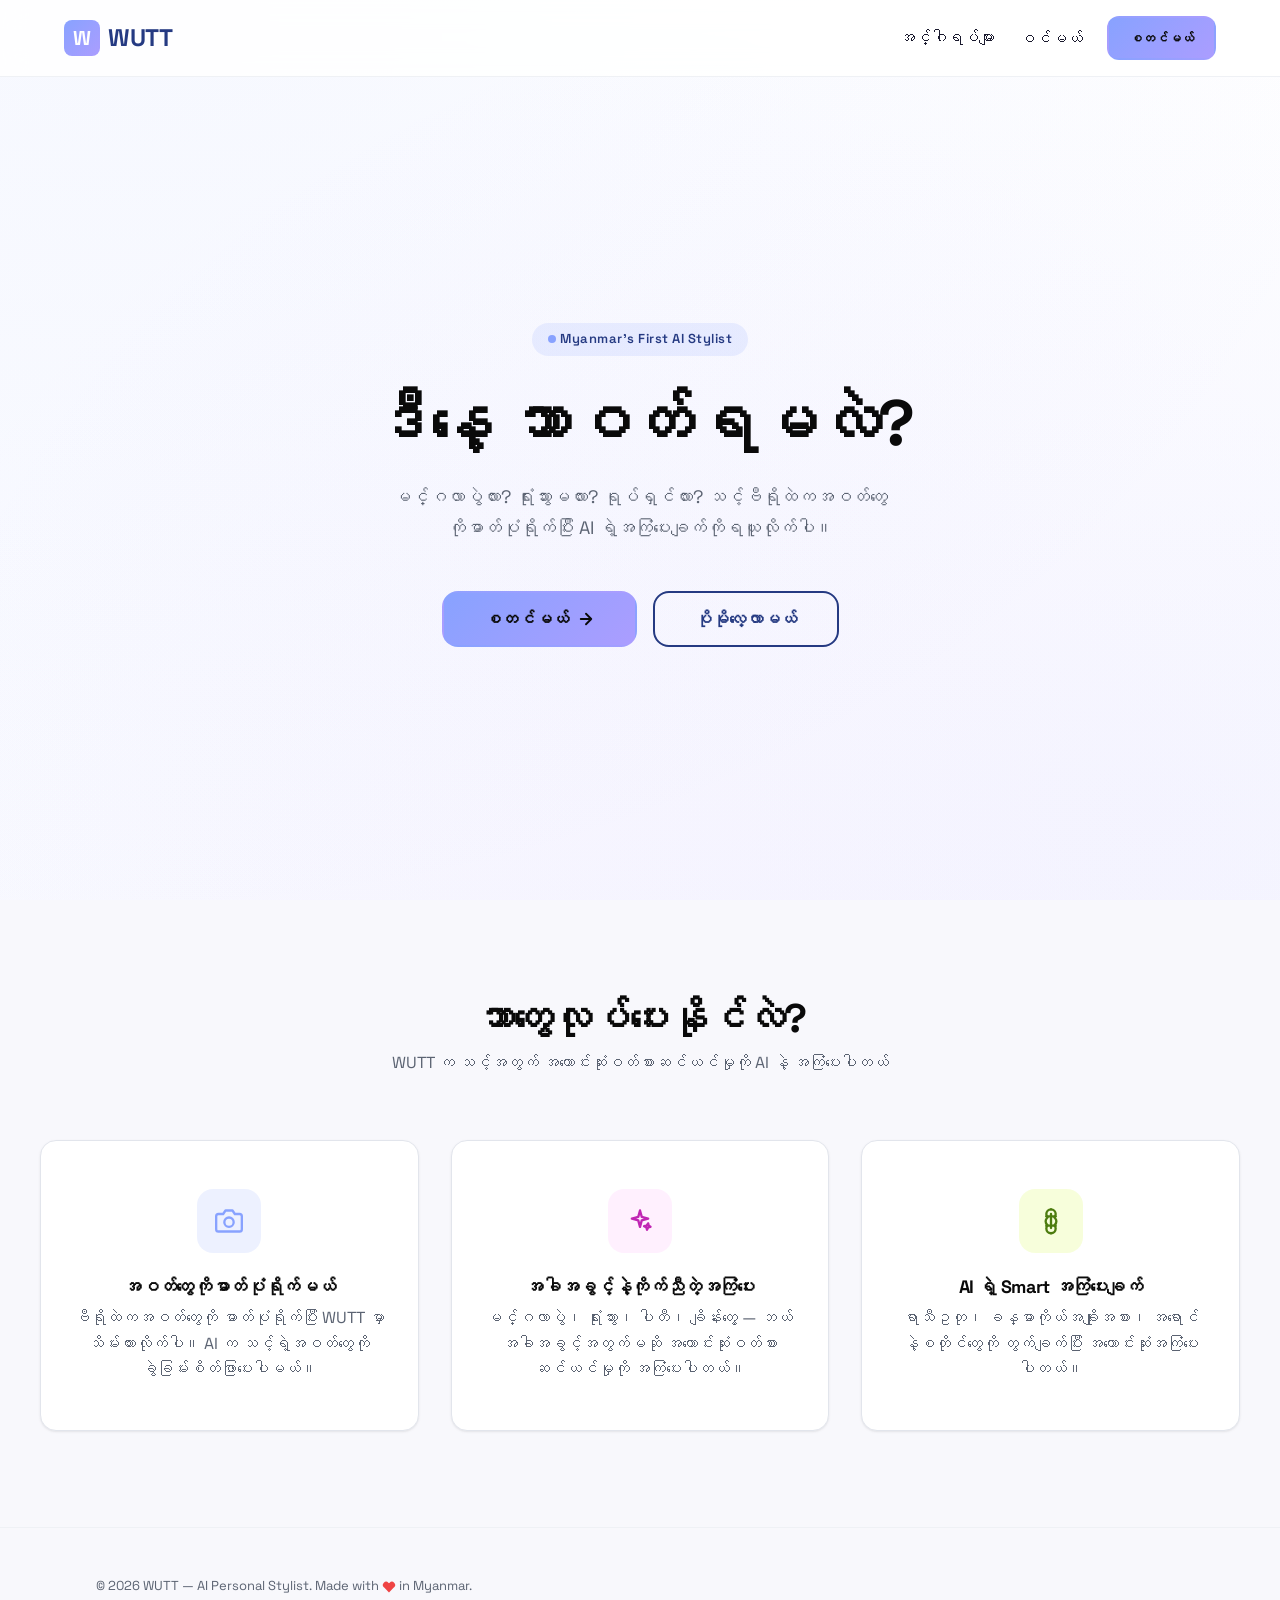
==== frontend/dashboard.html @ 3f108cbb "feat: finalize frontend UX — loading, error, empty states + redirect guard - redirect-guard: add _re" ====
<!DOCTYPE html>
<html lang="my">
<head>
  <meta charset="UTF-8">
  <meta name="viewport" content="width=device-width, initial-scale=1.0">
  <meta name="description" content="WUTT Dashboard — Manage your wardrobe and get AI outfit recommendations">
  <meta name="theme-color" content="#253A82">
  <title>WUTT Dashboard — AI Personal Stylist</title>
  <link rel="stylesheet" href="style.css">
  <link rel="preconnect" href="https://fonts.googleapis.com">
  <link rel="preconnect" href="https://fonts.gstatic.com" crossorigin>
  <link href="https://fonts.googleapis.com/css2?family=Space+Grotesk:wght@300;400;500;600;700&display=swap" rel="stylesheet">
  <style>
    /* Dashboard-specific styles */
    .dashboard { padding-top: 80px; min-height: 100dvh; background: var(--wutt-bg-subtle); }
    .dashboard__grid {
      display: grid;
      grid-template-columns: 1fr 1fr;
      gap: var(--space-xl);
      max-width: 1200px;
      margin: 0 auto;
      padding: var(--space-lg);
    }
    .dashboard__section {
      background: var(--wutt-light);
      border: 1px solid var(--wutt-border);
      border-radius: var(--radius-lg);
      padding: var(--space-xl);
    }
    .section__title {
      font-size: 1.25rem;
      font-weight: 700;
      margin-bottom: var(--space-lg);
      color: var(--wutt-dark);
      display: flex;
      align-items: center;
      gap: var(--space-sm);
    }
    .wardrobe__grid {
      display: grid;
      grid-template-columns: repeat(auto-fill, minmax(140px, 1fr));
      gap: var(--space-md);
      margin-top: var(--space-md);
    }
    .wardrobe__item {
      position: relative;
      border-radius: var(--radius-md);
      overflow: hidden;
      border: 1px solid var(--wutt-border);
      aspect-ratio: 3/4;
      cursor: pointer;
    }
    .wardrobe__item img {
      width: 100%;
      height: 100%;
      object-fit: cover;
    }
    .wardrobe__item-delete {
      position: absolute;
      top: 4px;
      right: 4px;
      min-width: 32px;
      min-height: 32px;
      border-radius: var(--radius-full);
      background: rgba(239, 68, 68, 0.85);
      color: white;
      border: none;
      cursor: pointer;
      display: flex;
      align-items: center;
      justify-content: center;
      font-size: 16px;
      opacity: 0;
      transition: opacity var(--transition-fast);
    }
    .wardrobe__item:hover .wardrobe__item-delete { opacity: 1; }
    .wardrobe__item-meta {
      position: absolute;
      bottom: 0;
      left: 0;
      right: 0;
      background: rgba(10,10,10,0.7);
      color: white;
      padding: 0.25rem 0.5rem;
      font-size: var(--text-xs);
    }
    .ai-response {
      background: linear-gradient(135deg, rgba(227,252,135,0.15), rgba(136,162,255,0.1));
      border-left: 4px solid var(--wutt-energy);
      border-radius: var(--radius-md);
      padding: var(--space-lg);
      margin-top: var(--space-md);
      line-height: 1.7;
      animation: slideUp 0.4s ease-out;
    }
    /* Structured outfit blocks */
    .recommend__header {
      margin-bottom: var(--space-md);
      padding-bottom: var(--space-md);
      border-bottom: 1px solid var(--wutt-border-light);
    }
    .recommend__occasion {
      font-weight: 700;
      font-size: 1.1rem;
      color: var(--wutt-deep);
    }
    .recommend__weather {
      font-size: var(--text-sm);
      color: var(--wutt-text-light);
      margin-top: 4px;
    }
    .recommend__outfit {
      margin-bottom: var(--space-md);
    }
    .recommend__label {
      font-weight: 600;
      font-size: var(--text-sm);
      color: var(--wutt-deep);
      margin-bottom: var(--space-sm);
    }
    .outfit-list {
      list-style: none;
      padding: 0;
      margin: 0;
    }
    .outfit-list__item {
      display: flex;
      align-items: center;
      gap: var(--space-sm);
      padding: var(--space-sm) var(--space-md);
      background: rgba(136,162,255,0.08);
      border-radius: var(--radius-sm);
      margin-bottom: 4px;
      font-size: var(--text-sm);
      font-weight: 500;
    }
    .outfit-list__num {
      width: 20px;
      height: 20px;
      display: flex;
      align-items: center;
      justify-content: center;
      background: var(--wutt-primary);
      color: var(--wutt-light);
      border-radius: 50%;
      font-size: 11px;
      font-weight: 700;
      flex-shrink: 0;
    }
    .recommend__explanation {
      font-size: var(--text-sm);
      color: var(--wutt-text);
      line-height: 1.7;
      margin-bottom: var(--space-md);
    }
    .recommend__tip {
      display: flex;
      align-items: flex-start;
      gap: var(--space-sm);
      padding: var(--space-sm) var(--space-md);
      background: rgba(227,252,135,0.2);
      border-radius: var(--radius-sm);
      font-size: var(--text-sm);
      font-weight: 500;
      color: #4D7C0F;
    }
    .recommend__tip-icon {
      flex-shrink: 0;
      font-size: 1rem;
    }
    .upload-preview {
      display: flex;
      gap: var(--space-sm);
      flex-wrap: wrap;
      margin-top: var(--space-sm);
    }
    .upload-preview__img {
      width: 80px;
      height: 80px;
      object-fit: cover;
      border-radius: var(--radius-sm);
      border: 1px solid var(--wutt-border);
    }
    .history__item {
      padding: var(--space-md);
      border: 1px solid var(--wutt-border);
      border-radius: var(--radius-md);
      margin-bottom: var(--space-sm);
    }
    .history__item-occasion { font-weight: 600; color: var(--wutt-deep); }
    .history__item-preview {
      font-size: var(--text-sm);
      color: var(--wutt-text-light);
      margin-top: var(--space-xs);
      display: -webkit-box;
      -webkit-line-clamp: 3;
      -webkit-box-orient: vertical;
      overflow: hidden;
    }
    .history__item-date { font-size: var(--text-xs); color: var(--wutt-text-muted); margin-top: var(--space-xs); }
    .empty-state {
      text-align: center;
      padding: var(--space-2xl);
      color: var(--wutt-text-light);
    }
    .empty-state__icon {
      font-size: 2.5rem;
      margin-bottom: var(--space-md);
      opacity: 0.4;
    }
    .empty-state__text {
      font-size: var(--text-sm);
      color: var(--wutt-text-light);
    }
    /* Thinking indicator */
    .thinking {
      display: flex;
      align-items: center;
      gap: var(--space-sm);
      padding: var(--space-lg);
      color: var(--wutt-text-light);
      font-size: var(--text-sm);
    }
    .thinking__dots { display: flex; gap: 4px; }
    .thinking__dot {
      width: 6px; height: 6px;
      background: var(--wutt-primary);
      border-radius: 50%;
      animation: thinkingBounce 1.2s ease-in-out infinite;
    }
    .thinking__dot:nth-child(2) { animation-delay: 0.2s; }
    .thinking__dot:nth-child(3) { animation-delay: 0.4s; }
    @keyframes thinkingBounce {
      0%, 80%, 100% { transform: scale(0.4); opacity: 0.3; }
      40% { transform: scale(1); opacity: 1; }
    }
    /* Retry button */
    .retry-btn {
      display: inline-flex;
      align-items: center;
      gap: var(--space-xs);
      margin-top: var(--space-sm);
      padding: var(--space-xs) var(--space-md);
      font-size: var(--text-xs);
      font-weight: 600;
      border: 1px solid var(--wutt-border);
      border-radius: var(--radius-sm);
      background: var(--wutt-light);
      color: var(--wutt-primary);
      cursor: pointer;
      transition: all var(--transition-fast);
    }
    .retry-btn:hover { background: rgba(136,162,255,0.08); border-color: var(--wutt-primary); }
    /* Expandable history */
    .history__item {
      cursor: pointer;
      transition: all var(--transition-fast);
    }
    .history__item:hover { border-color: var(--wutt-primary); }
    .history__item--expanded .history__item-preview {
      -webkit-line-clamp: unset;
      overflow: visible;
    }
    /* Wardrobe count badge */
    .wardrobe__count {
      display: inline-flex;
      align-items: center;
      justify-content: center;
      min-width: 22px;
      height: 22px;
      padding: 0 6px;
      font-size: 11px;
      font-weight: 700;
      color: var(--wutt-light);
      background: var(--wutt-primary);
      border-radius: var(--radius-full);
      margin-left: auto;
    }
    /* Upload progress */
    .upload-progress {
      width: 100%;
      height: 4px;
      background: var(--wutt-border-light);
      border-radius: 2px;
      margin-top: var(--space-sm);
      overflow: hidden;
    }
    .upload-progress__bar {
      height: 100%;
      background: var(--wutt-primary);
      border-radius: 2px;
      transition: width 0.3s ease;
      animation: progressPulse 1.5s ease-in-out infinite;
    }
    @keyframes progressPulse {
      0%, 100% { opacity: 1; }
      50% { opacity: 0.6; }
    }
    /* Lightbox overlay */
    .lightbox {
      position: fixed;
      inset: 0;
      z-index: var(--z-modal);
      background: rgba(10,10,10,0.9);
      display: flex;
      align-items: center;
      justify-content: center;
      cursor: pointer;
      animation: fadeIn 0.2s ease-out;
    }
    .lightbox img {
      max-width: 90vw;
      max-height: 90dvh;
      object-fit: contain;
      border-radius: var(--radius-md);
      box-shadow: 0 0 80px rgba(136,162,255,0.15);
    }
    .lightbox__meta {
      position: absolute;
      bottom: var(--space-lg);
      left: 50%;
      transform: translateX(-50%);
      color: white;
      font-size: var(--text-sm);
      font-weight: 500;
      background: rgba(0,0,0,0.5);
      padding: var(--space-sm) var(--space-lg);
      border-radius: var(--radius-full);
    }
    /* Image load error fallback */
    .wardrobe__item-error {
      display: flex;
      align-items: center;
      justify-content: center;
      width: 100%;
      height: 100%;
      background: var(--wutt-bg-subtle);
      color: var(--wutt-text-muted);
      font-size: 2rem;
    }
    @media (max-width: 768px) {
      .dashboard__grid { grid-template-columns: 1fr; padding: var(--space-md); }
    }
  </style>
</head>
<body>

  <a href="#dashboard-main" class="skip-link">Skip to main content</a>

  <!-- Navbar -->
  <nav class="navbar" role="navigation" aria-label="Dashboard navigation">
    <div class="navbar__inner">
      <a href="/" class="navbar__logo" aria-label="WUTT Home">
        <span class="navbar__logo-icon" aria-hidden="true">W</span>
        WUTT
      </a>
      <div class="navbar__nav" style="display:flex;align-items:center;gap:var(--space-md);">
        <span id="dashboardUserEmail" style="font-size:var(--text-sm);color:var(--wutt-text-light);"></span>
        <button type="button" class="btn btn--ghost btn--sm" id="logoutBtn">ထွက်မယ်</button>
      </div>
    </div>
  </nav>

  <main id="dashboard-main" class="dashboard">
    <div class="container" style="margin-bottom:var(--space-lg);">
      <div id="globalAlert" class="u-hidden" role="alert"></div>
    </div>

    <div class="dashboard__grid">
      <!-- Left column -->
      <div>
        <!-- Profile -->
        <div class="dashboard__section stagger">
          <h2 class="section__title">
            <svg width="22" height="22" viewBox="0 0 24 24" fill="none" stroke="var(--wutt-primary)" stroke-width="2" aria-hidden="true"><path d="M20 21v-2a4 4 0 0 0-4-4H8a4 4 0 0 0-4 4v2"/><circle cx="12" cy="7" r="4"/></svg>
            ကိုယ်ရေးအချက်အလက်
          </h2>
          <form id="profileForm" novalidate>
            <div class="input">
              <label class="input__label" for="profileHeight">အရပ် (cm)</label>
              <input class="input__field" type="number" id="profileHeight" name="height_cm" placeholder="ဥပမာ 170" min="50" max="250" step="0.1">
            </div>
            <div class="input" style="margin-top:var(--space-md);">
              <label class="input__label" for="profileSkinTone">အသားအရောင်</label>
              <select class="select" id="profileSkinTone" name="skin_tone">
                <option value="">-- ရွေးပါ --</option>
                <option value="fair">အသားဖြူ</option>
                <option value="light">အသားညိုနု</option>
                <option value="medium">အသားညို</option>
                <option value="tan">အသားညိုရင့်</option>
                <option value="dark">အသားမည်း</option>
              </select>
            </div>
            <div class="input" style="margin-top:var(--space-md);">
              <label class="input__label" for="profileStyle">ဝတ်စားဟန်</label>
              <select class="select" id="profileStyle" name="style_preference">
                <option value="">-- ရွေးပါ --</option>
                <option value="casual">ပေါ့ပေါ့ပါးပါး</option>
                <option value="formal">ဖောင်ဖေါင်မာမာ</option>
                <option value="traditional">ရိုးရာ</option>
                <option value="sporty">အားကစားဆန်</option>
                <option value="streetwear">လမ်းပေါ်ကစတိုင်</option>
              </select>
            </div>
            <div class="input" style="margin-top:var(--space-md);">
              <label class="input__label" for="profileCity">မြို့</label>
              <input class="input__field" type="text" id="profileCity" name="location_city" placeholder="ဥပမာ Yangon" maxlength="100">
            </div>
            <button type="submit" class="btn btn--primary btn--full" style="margin-top:var(--space-lg);">
              <span class="btn__label">သိမ်းမယ်</span>
              <span class="btn__spinner" aria-hidden="true"></span>
            </button>
          </form>
        </div>

        <!-- Stylist -->
        <div class="dashboard__section" style="margin-top:var(--space-xl);">
          <h2 class="section__title">
            <svg width="22" height="22" viewBox="0 0 24 24" fill="none" stroke="var(--wutt-energy)" stroke-width="2" aria-hidden="true"><path d="M12 2a4 4 0 0 1 4 4c0 1.1-.4 2.1-1.1 2.9l.5.5a4 4 0 0 1 0 5.7l-.5.5c.7.8 1.1 1.8 1.1 2.9a4 4 0 0 1-4 4"/><path d="M12 2a4 4 0 0 0-4 4c0 1.1.4 2.1 1.1 2.9l-.5.5a4 4 0 0 0 0 5.7l.5.5c-.7.8-1.1 1.8-1.1 2.9a4 4 0 0 0 4 4"/></svg>
            AI အကြံပေး
          </h2>
          <form id="stylistForm" novalidate>
            <div class="input">
              <label class="input__label" for="occasion">ဘယ်လိုအခါအခွင့်လဲ?</label>
              <select class="select" id="occasion" name="occasion" required>
                <option value="">-- ရွေးပါ --</option>
                <option value="wedding">မင်္ဂလာပွဲ</option>
                <option value="work">ရုံးသွား</option>
                <option value="party">ပါတီ</option>
                <option value="date">ချိန်းတွေ့</option>
                <option value="casual">အပြင်ထွက်</option>
                <option value="interview">အင်တာဗျူး</option>
              </select>
            </div>
            <button type="submit" class="btn btn--primary btn--full" style="margin-top:var(--space-lg);" id="recommendBtn">
              <span class="btn__label">
                <svg width="16" height="16" viewBox="0 0 24 24" fill="none" stroke="currentColor" stroke-width="2.5" aria-hidden="true" style="vertical-align:middle;margin-right:6px;"><path d="M12 3l1.5 5.5L19 10l-5.5 1.5L12 17l-1.5-5.5L5 10l5.5-1.5z"/></svg>
                အကြံပေးပါ
              </span>
              <span class="btn__spinner" aria-hidden="true"></span>
            </button>
          </form>
          <div id="aiResponse" class="u-hidden"></div>
        </div>
      </div>

      <!-- Right column -->
      <div>
        <!-- Wardrobe Upload -->
        <div class="dashboard__section">
          <h2 class="section__title">
            <svg width="22" height="22" viewBox="0 0 24 24" fill="none" stroke="var(--wutt-primary)" stroke-width="2" aria-hidden="true"><path d="M23 19a2 2 0 0 1-2 2H3a2 2 0 0 1-2-2V8a2 2 0 0 1 2-2h4l2-3h6l2 3h4a2 2 0 0 1 2 2z"/><circle cx="12" cy="13" r="4"/></svg>
            ဗီရို
            <span class="wardrobe__count u-hidden" id="wardrobeCount">0</span>
          </h2>
          <form id="wardrobeForm" novalidate enctype="multipart/form-data">
            <label class="upload-box" id="uploadBox" for="wardrobeFile" style="min-height:120px;">
              <span class="upload-box__icon" aria-hidden="true">
                <svg width="32" height="32" viewBox="0 0 24 24" fill="none" stroke="currentColor" stroke-width="2"><path d="M21 15v4a2 2 0 0 1-2 2H5a2 2 0 0 1-2-2v-4"/><polyline points="17 8 12 3 7 8"/><line x1="12" y1="3" x2="12" y2="15"/></svg>
              </span>
              <span class="upload-box__text">ဓာတ်ပုံထည့်ရန်နှိပ်ပါ</span>
              <span class="upload-box__hint">JPEG, PNG, or WebP — 10 MB max</span>
            </label>
            <input type="file" id="wardrobeFile" name="file" accept="image/jpeg,image/png,image/webp" style="display:none;">
            <div class="upload-preview" id="uploadPreview"></div>
            <div style="display:flex;gap:var(--space-sm);margin-top:var(--space-md);">
              <select class="select" id="wardrobeCategory" name="category" style="flex:1;">
                <option value="">အမျိုးအစား</option>
                <option value="top">အပေါ်အင်္ကျီ</option>
                <option value="bottom">ဘောင်းဘီ</option>
                <option value="dress">ဝတ်စုံ</option>
                <option value="outerwear">အင်္ကျီအပေါ်ခံ</option>
                <option value="shoes">ဖိနပ်</option>
                <option value="accessory">အသုံးအဆောင်</option>
              </select>
              <select class="select" id="wardrobeColor" name="color" style="flex:1;">
                <option value="">အရောင်</option>
                <option value="black">အနက်</option><option value="white">အဖြူ</option>
                <option value="red">အနီ</option><option value="blue">အပြာ</option>
                <option value="green">အစိမ်း</option><option value="yellow">အဝါ</option>
                <option value="pink">ပန်းရောင်</option><option value="purple">ခရမ်း</option>
                <option value="brown">အညို</option><option value="grey">မီးခိုး</option>
                <option value="navy">နေပယ်ပြာ</option><option value="beige">ဘဲဂျီ</option>
              </select>
            </div>
            <button type="submit" class="btn btn--navy btn--full" style="margin-top:var(--space-md);" id="uploadBtn">
              <span class="btn__label">ထည့်မယ်</span>
              <span class="btn__spinner" aria-hidden="true"></span>
            </button>
          </form>
          <div class="wardrobe__grid" id="wardrobeGrid">
            <div class="empty-state--visual" style="grid-column:1/-1;">
              <div class="empty-state__icon">👗</div>
              <div class="empty-state__title">ဗီရိုထဲမှာ အဝတ်မရှိသေးပါ</div>
              <div class="empty-state__hint">ဓာတ်ပုံရိုက်ပြီး upload လုပ်ပါ</div>
            </div>
          </div>
        </div>

        <!-- History -->
        <div class="dashboard__section" style="margin-top:var(--space-xl);">
          <h2 class="section__title">
            <svg width="22" height="22" viewBox="0 0 24 24" fill="none" stroke="var(--wutt-lavender)" stroke-width="2" aria-hidden="true"><circle cx="12" cy="12" r="10"/><polyline points="12 6 12 12 16 14"/></svg>
            အကြံပေးမှတ်တမ်း
          </h2>
          <div id="historyList">
            <div class="empty-state--visual" id="historyEmpty">
              <div class="empty-state__icon">🕐</div>
              <div class="empty-state__title">အကြံပေးမှတ်တမ်း မရှိသေးပါ</div>
              <div class="empty-state__hint">AI အကြံပေးချက်များ ဒီမှာတွေ့ရပါမယ်</div>
            </div>
          </div>
        </div>
      </div>
    </div>
  </main>

  <div class="toast-container" id="toastContainer" aria-live="polite" aria-atomic="true"></div>

  <script>
  // ── WUTT Dashboard — Vanilla JS, fully polished ──────
  const API = 'https://wutt.onrender.com';

  // Token persisted by index.html login/register flow.
  const AUTH_TOKEN = localStorage.getItem('wutt_token');

  let currentUser = null;
  let _redirected = false;  // Guard against redirect loops

  const $ = (s) => document.querySelector(s);
  const $$ = (s) => document.querySelectorAll(s);

  /** Safe single-fire redirect to login page. */
  function goToLogin() {
    if (_redirected) return;
    _redirected = true;
    localStorage.removeItem('wutt_token');
    document.cookie = 'wutt_token=; Max-Age=0; path=/;';
    window.location.replace('./index.html');
  }

  // Defer token check to init() — never redirect before /auth/me validates
  if (!AUTH_TOKEN) { goToLogin(); }

  /** Thin wrapper around fetch — injects Authorization header everywhere. */
  async function api(method, path, body, formData) {
    const headers = { 'Authorization': 'Bearer ' + AUTH_TOKEN };
    if (!formData) { headers['Content-Type'] = 'application/json'; }

    const opts = { method, headers, credentials: 'include' };
    if (formData) { opts.body = formData; }
    else if (body) { opts.body = JSON.stringify(body); }

    // 15-second timeout — show feedback if request hangs
    const controller = new AbortController();
    opts.signal = controller.signal;
    const timeout = setTimeout(() => controller.abort(), 15000);

    try {
      const res = await fetch(API + path, opts);
      clearTimeout(timeout);
      const data = await res.json().catch(() => null);
      if (!res.ok) {
        if (res.status === 401) { goToLogin(); return; }
        throw new Error(data?.detail?.message || res.statusText);
      }
      return data;
    } catch (e) {
      clearTimeout(timeout);
      if (e.name === 'AbortError') {
        showToast('ဆာဗာချိတ်ဆက်မှုကြာနေပါတယ်။ ပြန်စမ်းကြည့်ပါ။', 'error');
      } else {
        showToast(e.message, 'error');
      }
      throw e;
    }
  }

  function showToast(msg, type) {
    const t = document.createElement('div');
    t.className = 'toast toast--' + (type||'info');
    t.setAttribute('role', 'status');
    t.textContent = msg;
    t.addEventListener('animationend', (e) => { if (e.animationName==='fadeOut') t.remove(); });
    $('#toastContainer').appendChild(t);
  }

  function setLoading(btn, loading) {
    if (loading) { btn.classList.add('btn--loading'); btn.setAttribute('aria-disabled','true'); }
    else { btn.classList.remove('btn--loading'); btn.removeAttribute('aria-disabled'); }
  }

  // ═══════════════════════════════════════════════════════
  //  INIT — Load all data with skeleton states
  // ═══════════════════════════════════════════════════════
  async function init() {
    // Show skeletons while loading
    showSkeletons();
    try {
      const meData = await api('GET', '/auth/me');
      if (meData.status !== 'success' || !meData.data?.id) { goToLogin(); return; }
      currentUser = { id: meData.data.id, email: meData.data.email };
      $('#dashboardUserEmail').textContent = meData.data.email;
    } catch { goToLogin(); return; }

    await Promise.all([loadProfile(), loadWardrobe(), loadHistory()]);
    clearSkeletons();
  }

  function showSkeletons() {
    // Wardrobe skeleton
    $('#wardrobeGrid').innerHTML = `
      <div class="skeleton skeleton--card" style="height:160px;aspect-ratio:3/4;"></div>
      <div class="skeleton skeleton--card" style="height:160px;aspect-ratio:3/4;"></div>
      <div class="skeleton skeleton--card" style="height:160px;aspect-ratio:3/4;"></div>`;
    // History skeleton
    $('#historyList').innerHTML = `
      <div style="border:1px solid var(--wutt-border);border-radius:var(--radius-md);padding:var(--space-md);margin-bottom:var(--space-sm);">
        <div class="skeleton skeleton--title" style="width:40%;margin-bottom:8px;"></div>
        <div class="skeleton skeleton--text" style="width:70%;"></div>
        <div class="skeleton skeleton--text" style="width:30%;height:0.75rem;margin-top:8px;"></div>
      </div>
      <div style="border:1px solid var(--wutt-border);border-radius:var(--radius-md);padding:var(--space-md);margin-bottom:var(--space-sm);">
        <div class="skeleton skeleton--title" style="width:50%;margin-bottom:8px;"></div>
        <div class="skeleton skeleton--text" style="width:60%;"></div>
        <div class="skeleton skeleton--text" style="width:25%;height:0.75rem;margin-top:8px;"></div>
      </div>`;
    // Profile skeleton — replace visible form with loading placeholders
    const profileForm = $('#profileForm');
    if (profileForm && !profileForm.querySelector('.skeleton')) {
      profileForm.querySelectorAll('.input, button[type=submit]').forEach(el => {
        el.style.display = 'none';
      });
      const skeletonHTML = `
        <div class="skeleton skeleton--form-field"></div>
        <div class="skeleton skeleton--form-field"></div>
        <div class="skeleton skeleton--form-field"></div>
        <div class="skeleton skeleton--form-field"></div>
        <div class="skeleton skeleton--btn"></div>`;
      profileForm.insertAdjacentHTML('beforeend', skeletonHTML);
    }

    // Hide wardrobe count badge until data loads
    const count = $('#wardrobeCount');
    if (count) { count.classList.add('u-hidden'); }
  }

  function clearSkeletons() {
    // Restore profile form visibility
    const profileForm = $('#profileForm');
    if (profileForm) {
      profileForm.querySelectorAll('.skeleton').forEach(s => s.remove());
      profileForm.querySelectorAll('.input, button[type=submit]').forEach(el => {
        el.style.display = '';
      });
    }
    // Wardrobe and history are handled by load* functions replacing innerHTML
  }

  const uid = () => currentUser?.id;

  // ═══════════════════════════════════════════════════════
  //  PROFILE
  // ═══════════════════════════════════════════════════════
  async function loadProfile() {
    const id = uid(); if (!id) return;
    try {
      const users = await api('GET', '/profile/' + id);
      if (users?.data?.id) {
        const p = users.data;
        $('#profileHeight').value = p.height_cm || '';
        $('#profileSkinTone').value = p.skin_tone || '';
        $('#profileStyle').value = p.style_preference || '';
        $('#profileCity').value = p.location_city || '';
      }
    } catch {
      // Profile might not exist yet — that's OK (404 = no profile)
    }
  }

  $('#profileForm').addEventListener('submit', async (e) => {
    e.preventDefault();
    const id = uid(); if (!id) return;
    const btn = $('#profileForm').querySelector('button[type=submit]');
    setLoading(btn, true);
    try {
      const body = {
        height_cm: parseFloat($('#profileHeight').value) || null,
        skin_tone: $('#profileSkinTone').value || null,
        style_preference: $('#profileStyle').value || null,
        location_city: $('#profileCity').value || null,
      };
      const res = await api('PUT', '/profile/' + id, body);
      showToast(res.message || 'ကိုယ်ရေးအချက်အလက်သိမ်းပြီးပါပြီ။', 'success');
    } catch {} finally { setLoading(btn, false); }
  });

  // ═══════════════════════════════════════════════════════
  //  WARDROBE — upload, list, delete, drag-and-drop
  // ═══════════════════════════════════════════════════════
  async function loadWardrobe() {
    const id = uid(); if (!id) return;
    try {
      const res = await api('GET', '/wardrobe/' + id);
      const items = res?.data || [];
      const grid = $('#wardrobeGrid');
      const count = $('#wardrobeCount');

      if (count) {
        count.textContent = items.length;
        count.classList.toggle('u-hidden', items.length === 0);
      }

      if (!items.length) {
        grid.innerHTML = `
          <div class="empty-state--visual" style="grid-column:1/-1;">
            <div class="empty-state__icon">👗</div>
            <div class="empty-state__title">ဗီရိုထဲမှာ အဝတ်မရှိသေးပါ</div>
            <div class="empty-state__hint">ဓာတ်ပုံရိုက်ပြီး upload လုပ်ပါ။ AI က သင့်အတွက် အကောင်းဆုံးဝတ်စုံကို ရွေးပေးပါမယ်။</div>
          </div>`;
        return;
      }
      grid.innerHTML = items.map(i => `
        <div class="wardrobe__item" onclick="openLightbox('${i.cloudinary_url}','${(i.category||'')} ${i.color?'· '+i.color:''}')">
          <img src="${i.cloudinary_url}" alt="${i.category||'Wardrobe item'}" loading="lazy"
            onerror="this.style.display='none';this.nextElementSibling.style.display='flex';">
          <div class="wardrobe__item-error" style="display:none;">👗</div>
          <button class="wardrobe__item-delete" data-id="${i.id}" title="ဖျက်မယ်" aria-label="Delete item">
            <svg width="14" height="14" viewBox="0 0 24 24" fill="none" stroke="white" stroke-width="3"><line x1="18" y1="6" x2="6" y2="18"/><line x1="6" y1="6" x2="18" y2="18"/></svg>
          </button>
          <div class="wardrobe__item-meta">${i.category||''} ${i.color?'· '+i.color:''}</div>
        </div>
      `).join('');
      grid.querySelectorAll('.wardrobe__item-delete').forEach(b => {
        b.addEventListener('click', (ev) => { ev.stopPropagation(); deleteItem(b.dataset.id); });
      });
    } catch {
      $('#wardrobeGrid').innerHTML = `
        <div class="error-card">
          <div class="error-card__icon">⚠️</div>
          <div class="error-card__text">ဗီရိုဒေတာမရယူနိုင်ပါ။ အင်တာနက်စစ်ဆေးပြီး ပြန်စမ်းကြည့်ပါ။</div>
          <button class="error-card__retry" onclick="loadWardrobe()">
            <svg width="14" height="14" viewBox="0 0 24 24" fill="none" stroke="currentColor" stroke-width="2.5"><polyline points="1 4 1 10 7 10"/><path d="M3.51 15a9 9 0 1 0 2.13-9.36L1 10"/></svg>
            ပြန်စမ်းမယ်
          </button>
        </div>`;
    }
  }

  async function deleteItem(id) {
    // Use toast-based confirmation instead of browser confirm()
    const toastId = 'del-confirm-' + Date.now();
    const t = document.createElement('div');
    t.className = 'toast toast--warning';
    t.id = toastId;
    t.setAttribute('role', 'alert');
    t.innerHTML = `<span style="flex:1;">ဒီအဝတ်ကိုဖျက်မှာသေချာလား?</span>
      <button onclick="confirmDelete(${id},'${toastId}')" style="background:var(--wutt-error);color:white;border:none;padding:4px 12px;border-radius:4px;font-weight:600;cursor:pointer;font-family:inherit;">ဖျက်မယ်</button>
      <button onclick="dismissToast('${toastId}')" style="background:transparent;border:1px solid var(--wutt-border);padding:4px 12px;border-radius:4px;cursor:pointer;font-family:inherit;">မဖျက်ပါ</button>`;
    $('#toastContainer').appendChild(t);
  }

  window.confirmDelete = async function(id, toastId) {
    dismissToast(toastId);
    try {
      await api('DELETE', '/wardrobe/' + id);
      showToast('ဖျက်ပြီးပါပြီ။', 'success');
      await loadWardrobe();
    } catch {}
  };

  window.dismissToast = function(id) {
    const t = document.getElementById(id);
    if (t) { t.style.opacity = '0'; t.style.transform = 'translateY(-8px)'; setTimeout(() => t.remove(), 300); }
  };

  // ── Lightbox ─────────────────────────────────────────
  window.openLightbox = function(url, meta) {
    const lb = document.createElement('div');
    lb.className = 'lightbox';
    lb.onclick = () => lb.remove();
    lb.innerHTML = `<img src="${url}" alt="${meta||'Wardrobe item'}" onclick="event.stopPropagation();">${meta ? '<div class="lightbox__meta">'+meta+'</div>' : ''}`;
    document.body.appendChild(lb);
    // Close on Escape
    const onKey = (e) => { if (e.key === 'Escape') { lb.remove(); document.removeEventListener('keydown', onKey); } };
    document.addEventListener('keydown', onKey);
  };

  // ── File input + drag-and-drop ──────────────────────
  const ALLOWED_TYPES = ['image/jpeg','image/png','image/webp'];
  const MAX_SIZE = 10 * 1024 * 1024; // 10 MB

  function validateFile(file) {
    if (!file) return null;
    if (!ALLOWED_TYPES.includes(file.type)) {
      return 'JPEG, PNG, or WebP ဖိုင်သာထည့်ပါ။';
    }
    if (file.size > MAX_SIZE) {
      return 'ဖိုင်ဆိုဒ် 10 MB ထက်မကျော်ပါနဲ့။';
    }
    return null;
  }

  function formatFileSize(bytes) {
    if (bytes < 1024) return bytes + ' B';
    if (bytes < 1024 * 1024) return (bytes / 1024).toFixed(1) + ' KB';
    return (bytes / (1024 * 1024)).toFixed(1) + ' MB';
  }

  function showPreview(file) {
    const reader = new FileReader();
    reader.onload = (ev) => {
      const container = $('#uploadPreview');
      container.innerHTML = `
        <div class="preview-card">
          <img src="${ev.target.result}" alt="${file.name}" class="preview-card__img">
          <div class="preview-card__info">
            <div class="preview-card__name">${file.name}</div>
            <div class="preview-card__size">${formatFileSize(file.size)}</div>
          </div>
          <button type="button" class="preview-card__remove" aria-label="Remove file" onclick="clearPreview()">✕</button>
        </div>`;
    };
    reader.readAsDataURL(file);
  }

  window.clearPreview = function() {
    $('#uploadPreview').innerHTML = '';
    $('#wardrobeFile').value = '';
  };

  function handleFileSelect(file) {
    const err = validateFile(file);
    if (err) { showToast(err, 'error'); return false; }
    showPreview(file);
    return true;
  }

  $('#wardrobeFile').addEventListener('change', (e) => {
    if (e.target.files[0]) handleFileSelect(e.target.files[0]);
  });

  // Drag-and-drop on the upload box
  const uploadBox = $('#uploadBox');
  if (uploadBox) {
    ['dragenter','dragover'].forEach(evt => {
      uploadBox.addEventListener(evt, (e) => {
        e.preventDefault();
        uploadBox.classList.add('upload-box--active');
      });
    });
    ['dragleave','drop'].forEach(evt => {
      uploadBox.addEventListener(evt, (e) => {
        e.preventDefault();
        uploadBox.classList.remove('upload-box--active');
      });
    });
    uploadBox.addEventListener('drop', (e) => {
      const file = e.dataTransfer.files[0];
      if (file) {
        $('#wardrobeFile').files = e.dataTransfer.files;
        handleFileSelect(file);
      }
    });
  }

  $('#wardrobeForm').addEventListener('submit', async (e) => {
    e.preventDefault();
    const file = $('#wardrobeFile').files[0];
    if (!file) { showToast('ဓာတ်ပုံရွေးချယ်ပါ။', 'error'); return; }
    const err = validateFile(file);
    if (err) { showToast(err, 'error'); return; }

    const btn = $('#uploadBtn');
    setLoading(btn, true);

    // Show upload progress bar
    const progressHTML = '<div class="upload-progress"><div class="upload-progress__bar" style="width:60%;"></div></div>';
    const progressEl = document.createElement('div');
    progressEl.innerHTML = progressHTML;
    btn.parentNode.insertBefore(progressEl.firstElementChild, btn.nextSibling);

    try {
      const fd = new FormData();
      fd.append('file', file);
      const cat = $('#wardrobeCategory').value;
      const col = $('#wardrobeColor').value;
      if (cat) fd.append('category', cat);
      if (col) fd.append('color', col);
      const res = await api('POST', '/wardrobe/upload', null, fd);
      // Show success indicator before resetting form
      const preview = $('#uploadPreview');
      preview.innerHTML = `
        <div class="upload-success">
          <span class="upload-success__check">
            <svg width="12" height="12" viewBox="0 0 24 24" fill="none" stroke="white" stroke-width="3"><polyline points="20 6 9 17 4 12"/></svg>
          </span>
          ${res.message || 'ထည့်ပြီးပါပြီ။'}
        </div>`;
      showToast(res.message || 'ထည့်ပြီးပါပြီ။', 'success');
      $('#wardrobeForm').reset();
      // Clear success indicator and reload after delay
      setTimeout(() => { preview.innerHTML = ''; }, 2000);
      await loadWardrobe();
    } catch {} finally {
      setLoading(btn, false);
      // Remove progress bar
      const bar = btn.parentNode.querySelector('.upload-progress');
      if (bar) bar.remove();
    }
  });

  // ═══════════════════════════════════════════════════════
  //  STYLIST — AI recommendation with structured output
  // ═══════════════════════════════════════════════════════

  function showThinking(itemCount) {
    const resp = $('#aiResponse');
    resp.classList.remove('u-hidden');
    resp.style.cssText = '';
    resp.innerHTML = `
      <div class="outfit-card" style="text-align:center;padding:var(--space-2xl);">
        <div class="spinner spinner--lg" style="margin:0 auto var(--space-md);"></div>
        <div style="font-weight:600;margin-bottom:4px;">AI စဉ်းစားနေသည်</div>
        <div style="font-size:12px;color:var(--wutt-text-muted);">ဗီရိုထဲက အဝတ် ${itemCount||'?'} ခုကို ခွဲခြမ်းစိတ်ဖြာနေပါတယ်...</div>
        <span class="thinking__dots" style="justify-content:center;margin-top:8px;">
          <span class="thinking__dot"></span>
          <span class="thinking__dot"></span>
          <span class="thinking__dot"></span>
        </span>
      </div>`;
    resp.scrollIntoView({ behavior: 'smooth', block: 'nearest' });
  }

  /** Myanmar-friendly date formatting */
  function formatDateMyanmar(isoStr) {
    if (!isoStr) return '';
    const date = new Date(isoStr);
    if (isNaN(date.getTime())) return isoStr;
    const months = ['ဇန်နဝါရီ','ဖေဖော်ဝါရီ','မတ်','ဧပြီ','မေ','ဇွန်','ဇူလိုင်','သြဂုတ်','စက်တင်ဘာ','အောက်တိုဘာ','နိုဝင်ဘာ','ဒီဇင်ဘာ'];
    const y = date.getFullYear();
    const m = months[date.getMonth()];
    const d = date.getDate();
    const h = date.getHours();
    const min = String(date.getMinutes()).padStart(2,'0');
    const ampm = h >= 12 ? 'ညနေ' : 'မနက်';
    const h12 = h % 12 || 12;
    return `${y} ${m} ${d} · ${ampm} ${h12}:${min}`;
  }

  function renderOutfitRecommendation(data) {
    let html = '';
    const esc = (s) => String(s||'').replace(/&/g,'&amp;').replace(/</g,'&lt;').replace(/>/g,'&gt;');

    // ── Context card — occasion + weather ──────────────
    const occasionLabels = {wedding:'မင်္ဂလာပွဲ',work:'ရုံးသွား',party:'ပါတီ',date:'ချိန်းတွေ့',casual:'အပြင်ထွက်',interview:'အင်တာဗျူး'};
    html += '<div class="outfit-card outfit-card--context">';
    html += '<div style="display:flex;align-items:center;justify-content:space-between;flex-wrap:wrap;gap:var(--space-sm);">';
    html += '<div>';
    html += '<div style="font-weight:700;font-size:1rem;color:var(--wutt-deep);">' + (occasionLabels[data.occasion] || esc(data.occasion)) + '</div>';
    if (data.weather_desc) {
      html += '<div style="font-size:var(--text-sm);color:var(--wutt-text-light);margin-top:4px;">';
      html += '<svg width="14" height="14" viewBox="0 0 24 24" fill="none" stroke="currentColor" stroke-width="2" style="vertical-align:middle;margin-right:4px;"><path d="M18 10h-1.26A8 8 0 1 0 9 20h9a5 5 0 0 0 0-10z"/></svg>';
      html += esc(data.weather_desc);
      if (data.temperature_c != null) html += ' · ' + data.temperature_c.toFixed(0) + '°C';
      if (data.location) html += ' · ' + esc(data.location);
      html += '</div>';
    }
    html += '</div>';
    html += '</div></div>';

    // ── Outfit items — step cards ─────────────────────
    const outfit = data.outfit || [];
    if (outfit.length > 0) {
      html += '<div class="outfit-card">';
      html += '<div style="font-weight:600;font-size:var(--text-sm);color:var(--wutt-text-muted);margin-bottom:var(--space-sm);">👗 ဒီနေ့ ဒါတွေဝတ်ပါ</div>';
      outfit.forEach((item, i) => {
        html += '<div class="outfit-card__step">';
        html += '<span class="outfit-card__number">' + (i + 1) + '</span>';
        html += '<span class="outfit-card__label">' + esc(item) + '</span>';
        html += '</div>';
      });
      html += '</div>';
    } else {
      html += '<div class="outfit-card" style="text-align:center;padding:var(--space-xl);">';
      html += '<div style="font-size:2rem;opacity:0.5;margin-bottom:var(--space-sm);">🤷</div>';
      html += '<div style="font-size:var(--text-sm);color:var(--wutt-text-muted);">AI က ဒီတစ်ခါ အကြံမပေးနိုင်သေးပါ။ ထပ်စမ်းကြည့်ပါ။</div>';
      html += '</div>';
    }

    // ── Explanation card ──────────────────────────────
    if (data.explanation) {
      html += '<div class="outfit-card">';
      html += '<div style="font-size:var(--text-sm);color:var(--wutt-text);line-height:1.8;white-space:pre-wrap;">' + esc(data.explanation) + '</div>';
      html += '</div>';
    }

    // ── Weather tip card ──────────────────────────────
    if (data.weather_based_tip) {
      const isRainy = data.weather_desc && (data.weather_desc.includes('rain') || data.weather_desc.includes('Rain'));
      const isHot = data.temperature_c > 30;
      const tipIcon = isRainy ? '🌧️' : (isHot ? '☀️' : '💧');
      html += '<div class="outfit-card outfit-card--tip">';
      html += '<span class="tip-icon">' + tipIcon + '</span>';
      html += '<span>' + esc(data.weather_based_tip) + '</span>';
      html += '</div>';
    }

    return html;
  }

  $('#stylistForm').addEventListener('submit', async (e) => {
    e.preventDefault();
    const btn = $('#recommendBtn');
    const occasion = $('#occasion').value;
    if (!occasion) { showToast('အခါအခွင့်ရွေးချယ်ပါ။', 'error'); return; }

    // Pre-check: verify wardrobe has items before waiting on AI
    const id = uid(); if (!id) return;
    let itemCount = 0;
    try {
      const wRes = await api('GET', '/wardrobe/' + id);
      itemCount = (wRes?.data || []).length;
    } catch { /* proceed anyway */ }
    if (itemCount === 0) {
      showToast('အဝတ်တွေအရင် upload လုပ်ပါ။ ဗီရိုထဲမှာတစ်ခုမှမရှိသေးပါ။', 'error');
      return;
    }

    setLoading(btn, true);
    showThinking(itemCount);

    try {
      const res = await api('POST', '/stylist/recommend', { occasion });
      const resp = $('#aiResponse');
      resp.style.cssText = '';
      resp.innerHTML = renderOutfitRecommendation(res.data);
      resp.scrollIntoView({ behavior: 'smooth', block: 'nearest' });
      await loadHistory();
    } catch {
      const resp = $('#aiResponse');
      resp.style.cssText = '';
      resp.innerHTML = `
        <div class="error-card">
          <div class="error-card__icon">🤖</div>
          <div class="error-card__text">AI ဆာဗာနဲ့ချိတ်ဆက်မှုမအောင်မြင်ပါ။ ခဏနေပြီးမှ ပြန်စမ်းကြည့်ပါ။</div>
          <button class="error-card__retry" onclick="document.getElementById('stylistForm').requestSubmit()">
            <svg width="14" height="14" viewBox="0 0 24 24" fill="none" stroke="currentColor" stroke-width="2.5"><polyline points="1 4 1 10 7 10"/><path d="M3.51 15a9 9 0 1 0 2.13-9.36L1 10"/></svg>
            ပြန်စမ်းမယ်
          </button>
        </div>`;
    } finally { setLoading(btn, false); }
  });

  // ═══════════════════════════════════════════════════════
  //  HISTORY — expandable items, structured-response aware
  // ═══════════════════════════════════════════════════════

  function parseStoredResponse(aiResponse) {
    // Try parsing structured JSON from the stored ai_response
    if (!aiResponse) return { outfit: [], explanation: '', weather_based_tip: '' };
    try {
      const parsed = JSON.parse(aiResponse);
      return {
        outfit: parsed.outfit || [],
        explanation: parsed.explanation || '',
        weather_based_tip: parsed.weather_based_tip || '',
      };
    } catch {
      // Legacy free-text response
      return { outfit: [], explanation: aiResponse, weather_based_tip: '' };
    }
  }

  function historyPreview(aiResponse) {
    const { explanation } = parseStoredResponse(aiResponse);
    return explanation.substring(0, 150) + (explanation.length > 150 ? '...' : '');
  }

  function historyFullHTML(aiResponse) {
    const data = parseStoredResponse(aiResponse);
    const outfit = data.outfit || [];
    let html = '';
    if (outfit.length > 0) {
      html += '<div style="font-weight:600;margin-bottom:4px;color:var(--wutt-deep);">ဝတ်ဆင်ရန်အကြံပြုချက်</div>';
      html += '<ul style="padding-left:20px;margin:4px 0 12px;">';
      outfit.forEach(item => {
        html += '<li>' + item.replace(/&/g,'&amp;').replace(/</g,'&lt;').replace(/>/g,'&gt;') + '</li>';
      });
      html += '</ul>';
    }
    if (data.explanation) {
      html += '<div style="white-space:pre-wrap;line-height:1.7;">' + data.explanation.replace(/&/g,'&amp;').replace(/</g,'&lt;').replace(/>/g,'&gt;') + '</div>';
    }
    if (data.weather_based_tip) {
      html += '<div style="margin-top:8px;padding:8px 12px;background:rgba(227,252,135,0.2);border-radius:8px;font-size:13px;">☀️ ' + data.weather_based_tip.replace(/&/g,'&amp;').replace(/</g,'&lt;').replace(/>/g,'&gt;') + '</div>';
    }
    return html;
  }

  async function loadHistory() {
    const id = uid(); if (!id) return;
    try {
      const res = await api('GET', '/stylist/history/' + id);
      const sessions = res?.data || [];
      const list = $('#historyList');
      if (!sessions.length) {
        list.innerHTML = `
          <div class="empty-state--visual">
            <div class="empty-state__icon">🕐</div>
            <div class="empty-state__title">အကြံပေးမှတ်တမ်း မရှိသေးပါ</div>
            <div class="empty-state__hint">AI အကြံပေးချက်များ ဒီမှာတွေ့ရပါမယ်</div>
          </div>`;
        return;
      }
      list.innerHTML = sessions.slice(0, 20).map((s,i) => `
        <div class="history__item" id="hist-${i}" onclick="toggleHistory(${i})">
          <div class="history__item-occasion">${s.occasion||''}${s.weather_desc?' · '+s.weather_desc:''}${s.temperature_c?' · '+s.temperature_c.toFixed(0)+'°C':''}</div>
          <div class="history__item-preview">${historyPreview(s.ai_response)}</div>
          <div class="history__item-date">${formatDateMyanmar(s.created_at)}</div>
          <div class="u-hidden" id="hist-full-${i}" style="margin-top:var(--space-sm);font-size:var(--text-sm);color:var(--wutt-text);">${historyFullHTML(s.ai_response)}</div>
        </div>
      `).join('');
    } catch {
      $('#historyList').innerHTML = `
        <div class="error-card">
          <div class="error-card__icon">⚠️</div>
          <div class="error-card__text">မှတ်တမ်းမရယူနိုင်ပါ။ ပြန်စမ်းကြည့်ပါ။</div>
          <button class="error-card__retry" onclick="loadHistory()">
            <svg width="14" height="14" viewBox="0 0 24 24" fill="none" stroke="currentColor" stroke-width="2.5"><polyline points="1 4 1 10 7 10"/><path d="M3.51 15a9 9 0 1 0 2.13-9.36L1 10"/></svg>
            ပြန်စမ်းမယ်
          </button>
        </div>`;
    }
  }

  // Exposed globally for onclick handler
  window.toggleHistory = function(i) {
    const item = $('#hist-' + i);
    const full = $('#hist-full-' + i);
    const preview = item?.querySelector('.history__item-preview');
    if (!item || !full) return;
    const isOpen = item.classList.toggle('history__item--expanded');
    if (isOpen) {
      full.classList.remove('u-hidden');
      if (preview) preview.style.display = 'none';
    } else {
      full.classList.add('u-hidden');
      if (preview) preview.style.display = '';
    }
  };

  // ═══════════════════════════════════════════════════════
  //  LOGOUT
  // ═══════════════════════════════════════════════════════
  $('#logoutBtn').addEventListener('click', goToLogin);

  init();
  </script>
</body>
</html>
---- frontend/style.css ----
/* ============================================================
   WUTT — AI Personal Stylist (Myanmar) — Complete Design System
   "ဒီနေ့ ဘာဝတ်ရမလဲ?"

   Product: Fashion/Lifestyle AI App
   Stack: Vanilla HTML + CSS + JS (no Tailwind)
   Font: Space Grotesk
   Convention: BEM naming
   ============================================================ */

/* --------------------------------------------------------
   Google Fonts — loaded via <link> in HTML with &display=swap
   -------------------------------------------------------- */

/* --------------------------------------------------------
   CSS Variables — WUTT Color System
   -------------------------------------------------------- */
:root {
  /* === Brand Colors === */
  --wutt-light:      #FFFFFF;
  --wutt-dark:       #0A0A0A;
  --wutt-primary:    #88A2FF;   /* Periwinkle — buttons, CTA, links */
  --wutt-deep:       #253A82;   /* Navy — headers, dark sections */
  --wutt-energy:     #E3FC87;   /* Neon Green — AI results, highlights */
  --wutt-blush:      #FFB2F7;   /* Pink — tags, badges, accents */
  --wutt-sky:        #C0E0FF;   /* Light Blue — input backgrounds */
  --wutt-lavender:   #AB9DFF;   /* Purple — secondary elements */

  /* === Text Colors === */
  --wutt-text:       #1A1A2E;
  --wutt-text-light: #5B6372;
  --wutt-text-muted: #697586;

  /* === Surfaces === */
  --wutt-bg:         #FFFFFF;
  --wutt-bg-subtle:  #F8F8FC;
  --wutt-border:     #E2E5EC;
  --wutt-border-light: #EFF1F5;

  /* === Semantic === */
  --wutt-error:      #EF4444;
  --wutt-error-bg:   #FEF2F2;
  --wutt-error-border: #FECACA;
  --wutt-success:    #22C55E;
  --wutt-success-bg: #F0FDF4;
  --wutt-success-border: #BBF7D0;
  --wutt-warning:    #F59E0B;
  --wutt-warning-bg: #FFFBEB;
  --wutt-info:       #3B82F6;
  --wutt-info-bg:    #EFF6FF;

  /* === Spacing Scale (4px base) === */
  --space-xs:  0.25rem;   /* 4px  */
  --space-sm:  0.5rem;    /* 8px  */
  --space-md:  1rem;      /* 16px */
  --space-lg:  1.5rem;    /* 24px */
  --space-xl:  2rem;      /* 32px */
  --space-2xl: 3rem;      /* 48px */
  --space-3xl: 4rem;      /* 64px */
  --space-4xl: 6rem;      /* 96px */

  /* === Border Radii === */
  --radius-sm:  0.5rem;   /* 8px  */
  --radius-md:  0.75rem;  /* 12px */
  --radius-lg:  1rem;     /* 16px */
  --radius-xl:  1.25rem;  /* 20px */
  --radius-full: 9999px;

  /* === Shadows === */
  --shadow-xs: 0 1px 2px rgba(10, 10, 10, 0.04);
  --shadow-sm: 0 1px 3px rgba(10, 10, 10, 0.06), 0 1px 2px rgba(10, 10, 10, 0.04);
  --shadow-md: 0 4px 6px -1px rgba(10, 10, 10, 0.07), 0 2px 4px -2px rgba(10, 10, 10, 0.05);
  --shadow-lg: 0 10px 25px -3px rgba(37, 58, 130, 0.1), 0 4px 10px -4px rgba(37, 58, 130, 0.06);
  --shadow-xl: 0 20px 50px -6px rgba(37, 58, 130, 0.15), 0 8px 20px -8px rgba(37, 58, 130, 0.1);

  /* === Transitions === */
  --transition-fast: 150ms ease;
  --transition-base: 250ms ease;
  --transition-slow: 400ms ease;

  /* === Z-Index Scale === */
  --z-dropdown: 10;
  --z-sticky:   20;
  --z-navbar:   30;
  --z-overlay:  40;
  --z-modal:    50;
  --z-toast:    60;
  --z-tooltip:  70;

  /* === Typography Scale === */
  --text-xs:   0.75rem;    /* 12px */
  --text-sm:   0.8125rem;  /* 13px */
  --text-base: 1rem;       /* 16px */
  --text-md:   1.0625rem;  /* 17px */
  --text-lg:   1.1875rem;  /* 19px */
  --text-xl:   1.5rem;     /* 24px */
  --text-2xl:  1.875rem;   /* 30px */
  --text-3xl:  2.25rem;    /* 36px */
  --text-4xl:  3rem;       /* 48px */

  /* === Spacing (element heights) === */
  --input-height: 48px;
  --btn-height-sm: 36px;
  --btn-height: 48px;
  --btn-height-lg: 56px;
}

/* --------------------------------------------------------
   Base Reset
   -------------------------------------------------------- */
*,
*::before,
*::after {
  box-sizing: border-box;
  margin: 0;
  padding: 0;
}

html {
  scroll-behavior: smooth;
  -webkit-font-smoothing: antialiased;
  -moz-osx-font-smoothing: grayscale;
  text-rendering: optimizeLegibility;
  overflow-x: hidden;
}

body {
  font-family: 'Space Grotesk', -apple-system, BlinkMacSystemFont, 'Segoe UI', sans-serif;
  font-size: var(--text-base);
  line-height: 1.6;
  color: var(--wutt-text);
  background-color: var(--wutt-bg);
  min-height: 100vh;
  min-height: 100dvh;
}

img, svg {
  max-width: 100%;
  height: auto;
  display: block;
}

a {
  color: var(--wutt-deep);
  text-decoration: none;
  transition: color var(--transition-fast);
}

a:hover {
  color: #5B7CFF;
}

ul, ol {
  list-style: none;
}

button {
  font-family: inherit;
}

::selection {
  background: rgba(136, 162, 255, 0.25);
  color: var(--wutt-dark);
}

/* --------------------------------------------------------
   Typography
   -------------------------------------------------------- */
h1, h2, h3, h4, h5, h6 {
  font-family: 'Space Grotesk', sans-serif;
  font-weight: 700;
  line-height: 1.15;
  color: var(--wutt-dark);
  text-wrap: balance;
}

h1 { font-size: clamp(1.875rem, 4.5vw, 3.5rem);  letter-spacing: -0.04em; }
h2 { font-size: clamp(1.5rem, 3.2vw, 2.5rem);     letter-spacing: -0.03em; }
h3 { font-size: clamp(1.25rem, 2.2vw, 1.75rem);    letter-spacing: -0.02em; }
h4 { font-size: 1.25rem; letter-spacing: -0.01em; }

p {
  color: var(--wutt-text-light);
  max-width: 65ch;
  text-wrap: pretty;
}

.text--center  { text-align: center; }
.text--right   { text-align: right; }
.text--gradient {
  background: linear-gradient(135deg, var(--wutt-primary), var(--wutt-lavender));
  -webkit-background-clip: text;
  -webkit-text-fill-color: transparent;
  background-clip: text;
}
.text--myanmar {
  font-weight: 500;
  line-height: 1.8;
}

/* --------------------------------------------------------
   Container
   -------------------------------------------------------- */
.container {
  width: 100%;
  max-width: 1200px;
  margin: 0 auto;
  padding: 0 var(--space-lg);
}

.container--narrow {
  max-width: 800px;
}

.container--xs {
  max-width: 640px;
}

/* --------------------------------------------------------
   Skip Link (Accessibility)
   -------------------------------------------------------- */
.skip-link {
  position: absolute;
  top: -100%;
  left: var(--space-md);
  z-index: var(--z-tooltip);
  padding: var(--space-sm) var(--space-lg);
  background: var(--wutt-deep);
  color: var(--wutt-light) !important;
  font-size: var(--text-sm);
  font-weight: 600;
  border-radius: var(--radius-sm);
  transition: top var(--transition-fast);
}

.skip-link:focus {
  top: var(--space-md);
  outline: 3px solid var(--wutt-energy);
  outline-offset: 2px;
  /* Energy outline works here: #E3FC87 on #253A82 (navy bg) = 9.24:1 ✓ */
}

/* --------------------------------------------------------
   Navbar
   -------------------------------------------------------- */
.navbar {
  position: fixed;
  top: 0;
  left: 0;
  right: 0;
  z-index: var(--z-navbar);
  background: rgba(255, 255, 255, 0.85);
  backdrop-filter: blur(12px);
  -webkit-backdrop-filter: blur(12px);
  border-bottom: 1px solid var(--wutt-border-light);
  padding: var(--space-md) 0;
}

.navbar__inner {
  display: flex;
  align-items: center;
  justify-content: space-between;
  max-width: 1200px;
  margin: 0 auto;
  padding: 0 var(--space-lg);
}

.navbar__logo {
  display: flex;
  align-items: center;
  gap: var(--space-sm);
  font-size: var(--text-xl);
  font-weight: 700;
  color: var(--wutt-deep);
  letter-spacing: -0.5px;
  cursor: pointer;
}

.navbar__logo-icon {
  width: 36px;
  height: 36px;
  background: linear-gradient(135deg, var(--wutt-primary), var(--wutt-lavender));
  border-radius: var(--radius-sm);
  display: flex;
  align-items: center;
  justify-content: center;
  color: var(--wutt-light);
  font-size: 1.25rem;
  font-weight: 700;
}

.navbar__nav {
  display: flex;
  align-items: center;
  gap: var(--space-lg);
}

.navbar__link {
  font-size: var(--text-base);
  font-weight: 500;
  color: var(--wutt-text);
  cursor: pointer;
  transition: color var(--transition-fast);
}

.navbar__link:hover {
  color: #5B7CFF;
}

.navbar__toggle {
  display: none;
  background: none;
  border: none;
  cursor: pointer;
  padding: var(--space-sm);
  color: var(--wutt-text);
  min-width: 44px;
  min-height: 44px;
  border-radius: var(--radius-sm);
  transition: background var(--transition-fast);
}

.navbar__toggle:hover {
  background: rgba(136, 162, 255, 0.08);
}

/* --------------------------------------------------------
   Buttons — BEM
   -------------------------------------------------------- */
.btn {
  display: inline-flex;
  align-items: center;
  justify-content: center;
  gap: var(--space-sm);
  font-family: 'Space Grotesk', sans-serif;
  font-size: var(--text-base);
  font-weight: 600;
  border: 2px solid transparent;
  border-radius: var(--radius-lg);
  cursor: pointer;
  transition: all var(--transition-base);
  white-space: nowrap;
  line-height: 1;
  touch-action: manipulation;
  min-height: var(--btn-height);
  padding: 0.75rem 1.75rem;
  position: relative;
  user-select: none;
  -webkit-user-select: none;
}

.btn:active {
  transform: scale(0.97);
}

.btn:focus-visible {
  outline: 3px solid var(--wutt-deep);
  outline-offset: 2px;
}

/* Primary */
.btn--primary {
  background: linear-gradient(135deg, var(--wutt-primary), var(--wutt-lavender));
  color: var(--wutt-dark);
}

.btn--primary:hover {
  box-shadow: var(--shadow-lg);
  transform: translateY(-1px);
}

.btn--primary:active {
  transform: translateY(0) scale(0.97);
}

/* Primary button spinner needs light border (dark bg spinner on dark text) */
.btn--primary .btn__spinner {
  border-color: rgba(10, 10, 10, 0.2);
  border-top-color: var(--wutt-dark);
}

/* Navy */
.btn--navy {
  background: var(--wutt-deep);
  color: var(--wutt-light);
}

.btn--navy:hover {
  background: #1D2F6A;
  box-shadow: var(--shadow-lg);
  transform: translateY(-1px);
}

.btn--navy:active {
  transform: translateY(0) scale(0.97);
}

/* Outline */
.btn--outline {
  background: transparent;
  color: var(--wutt-deep);
  border-color: var(--wutt-deep);
}

.btn--outline:hover {
  background: var(--wutt-deep);
  color: var(--wutt-light);
}

/* Ghost */
.btn--ghost {
  background: transparent;
  color: var(--wutt-text);
  border-color: transparent;
}

.btn--ghost:hover {
  background: rgba(37, 58, 130, 0.06);
  color: var(--wutt-deep);
}

/* Sizes */
.btn--lg {
  padding: 1rem 2.5rem;
  font-size: var(--text-md);
  min-height: var(--btn-height-lg);
  border-radius: var(--radius-lg);
}

.btn--sm {
  padding: 0.5rem 1.25rem;
  font-size: var(--text-sm);
  min-height: 44px;
  border-radius: var(--radius-md);
}

.btn--full {
  width: 100%;
}

.btn--icon {
  padding: 0;
  min-width: var(--btn-height);
  min-height: var(--btn-height);
  width: var(--btn-height);
  height: var(--btn-height);
  border-radius: var(--radius-full);
}

.btn--icon.btn--sm {
  min-width: 44px;
  min-height: 44px;
  width: 44px;
  height: 44px;
}

/* Disabled */
.btn:disabled,
.btn[aria-disabled="true"] {
  opacity: 0.5;
  cursor: not-allowed;
  pointer-events: none;
  transform: none;
}

/* Loading state */
.btn--loading {
  color: transparent !important;
  pointer-events: none;
}

.btn--loading::after {
  content: '';
  position: absolute;
  inset: 0;
  display: flex;
  align-items: center;
  justify-content: center;
}

.btn--loading .btn__spinner {
  display: inline-block;
}

.btn__spinner {
  display: none;
  position: absolute;
  width: 18px;
  height: 18px;
  border: 2px solid rgba(255, 255, 255, 0.3);
  border-top-color: var(--wutt-light);
  border-radius: 50%;
  animation: spin 0.6s linear infinite;
}

.btn--loading .btn__spinner {
  display: inline-block;
}

/* Outline button spinner needs dark color */
.btn--outline .btn__spinner,
.btn--ghost .btn__spinner {
  border-color: rgba(37, 58, 130, 0.15);
  border-top-color: var(--wutt-deep);
}

/* --------------------------------------------------------
   Inputs — BEM
   -------------------------------------------------------- */
.input {
  display: flex;
  flex-direction: column;
  gap: var(--space-xs);
}

.input__label {
  font-size: var(--text-sm);
  font-weight: 600;
  color: var(--wutt-text);
  display: flex;
  align-items: center;
  gap: var(--space-xs);
}

.input__required {
  color: var(--wutt-error);
  font-weight: 500;
}

.input__wrapper {
  position: relative;
  display: flex;
  align-items: center;
}

.input__field {
  width: 100%;
  height: var(--input-height);
  padding: 0.625rem 1rem;
  font-family: 'Space Grotesk', sans-serif;
  font-size: var(--text-base);
  color: var(--wutt-text);
  background: var(--wutt-sky);
  border: 2px solid transparent;
  border-radius: var(--radius-md);
  outline: none;
  transition: all var(--transition-fast);
  touch-action: manipulation;
}

.input__field::placeholder {
  color: var(--wutt-text-muted);
}

.input__field:focus {
  border-color: var(--wutt-primary);
  background: var(--wutt-light);
  box-shadow: 0 0 0 4px rgba(136, 162, 255, 0.15);
}

.input__field:focus-visible {
  outline: none;
  border-color: var(--wutt-primary);
  box-shadow: 0 0 0 4px rgba(136, 162, 255, 0.15);
}

.input__field--error {
  border-color: var(--wutt-error);
  background: var(--wutt-error-bg);
}

.input__field:disabled {
  opacity: 0.5;
  cursor: not-allowed;
  background: var(--wutt-bg-subtle);
}

/* Password visibility toggle */
.input__toggle-password {
  position: absolute;
  right: 4px;
  top: 50%;
  transform: translateY(-50%);
  display: flex;
  align-items: center;
  justify-content: center;
  min-width: 44px;
  min-height: 44px;
  background: none;
  border: none;
  cursor: pointer;
  color: var(--wutt-text-light);
  border-radius: var(--radius-sm);
  transition: color var(--transition-fast);
}

.input__toggle-password:hover {
  color: var(--wutt-text);
}

.input__toggle-password:focus-visible {
  outline: 3px solid var(--wutt-deep);
  outline-offset: -2px;
}

/* Helper text & errors */
.input__hint {
  font-size: var(--text-xs);
  color: var(--wutt-text-light);
}

.input__error {
  font-size: var(--text-xs);
  color: var(--wutt-error);
  font-weight: 500;
  display: flex;
  align-items: center;
  gap: 0.25rem;
}

.input__error[role="alert"] {
  animation: fadeIn var(--transition-fast) ease-out;
}

/* Select */
.select {
  width: 100%;
  height: var(--input-height);
  padding: 0.625rem 2.5rem 0.625rem 1rem;
  font-family: 'Space Grotesk', sans-serif;
  font-size: var(--text-base);
  color: var(--wutt-text);
  background: var(--wutt-sky);
  border: 2px solid transparent;
  border-radius: var(--radius-md);
  outline: none;
  cursor: pointer;
  appearance: none;
  background-image: url("data:image/svg+xml,%3Csvg xmlns='http://www.w3.org/2000/svg' width='12' height='12' viewBox='0 0 24 24' fill='none' stroke='%235B6372' stroke-width='2.5' stroke-linecap='round' stroke-linejoin='round'%3E%3Cpolyline points='6 9 12 15 18 9'%3E%3C/polyline%3E%3C/svg%3E");
  background-repeat: no-repeat;
  background-position: right 0.75rem center;
  transition: all var(--transition-fast);
}

.select:focus {
  border-color: var(--wutt-primary);
  background-color: var(--wutt-light);
  box-shadow: 0 0 0 4px rgba(136, 162, 255, 0.15);
}

/* Checkbox / Radio */
.checkbox,
.radio {
  display: flex;
  align-items: center;
  gap: var(--space-sm);
  cursor: pointer;
  font-size: var(--text-base);
}

.checkbox input[type="checkbox"],
.radio input[type="radio"] {
  width: 18px;
  height: 18px;
  accent-color: var(--wutt-primary);
  cursor: pointer;
}

/* --------------------------------------------------------
   Cards — BEM
   -------------------------------------------------------- */
.card {
  background: var(--wutt-light);
  border: 1px solid var(--wutt-border);
  border-radius: var(--radius-lg);
  padding: var(--space-xl);
  box-shadow: var(--shadow-sm);
  transition: all var(--transition-base);
}

.card:hover {
  box-shadow: var(--shadow-md);
}

.card__header {
  margin-bottom: var(--space-lg);
}

.card__title {
  font-size: 1.25rem;
  font-weight: 700;
  color: var(--wutt-dark);
  margin-bottom: var(--space-xs);
}

.card__subtitle {
  font-size: var(--text-sm);
  color: var(--wutt-text-light);
}

.card__body {
  color: var(--wutt-text);
}

.card__footer {
  margin-top: var(--space-lg);
  padding-top: var(--space-lg);
  border-top: 1px solid var(--wutt-border);
}

/* Card variants */
.card--highlight {
  border-left: 4px solid var(--wutt-energy);
  background: linear-gradient(135deg, var(--wutt-light), rgba(227, 252, 135, 0.08));
}

.card--navy {
  background: var(--wutt-deep);
  color: var(--wutt-light);
  border-color: var(--wutt-deep);
}

.card--navy .card__title,
.card--navy .card__subtitle,
.card--navy .card__body {
  color: var(--wutt-light);
}

.card--navy .card__subtitle {
  color: rgba(255, 255, 255, 0.7);
}

/* --------------------------------------------------------
   Tags / Badges — BEM
   -------------------------------------------------------- */
.tag {
  display: inline-flex;
  align-items: center;
  gap: var(--space-xs);
  padding: 0.25rem 0.75rem;
  font-size: var(--text-xs);
  font-weight: 600;
  border-radius: var(--radius-full);
  text-transform: uppercase;
  letter-spacing: 0.5px;
  white-space: nowrap;
}

.tag--pink    { background: rgba(255, 178, 247, 0.2); color: #C026B3; }
.tag--green   { background: rgba(227, 252, 135, 0.3); color: #4D7C0F; }
.tag--purple  { background: rgba(171, 157, 255, 0.2); color: #6D28D9; }
.tag--blue    { background: rgba(136, 162, 255, 0.2); color: var(--wutt-deep); }
.tag--navy    { background: rgba(37, 58, 130, 0.1);   color: var(--wutt-deep); }

/* --------------------------------------------------------
   Upload Box
   -------------------------------------------------------- */
.upload-box {
  display: flex;
  flex-direction: column;
  align-items: center;
  justify-content: center;
  gap: var(--space-md);
  padding: var(--space-3xl) var(--space-xl);
  border: 2px dashed var(--wutt-primary);
  border-radius: var(--radius-lg);
  background: rgba(136, 162, 255, 0.03);
  cursor: pointer;
  transition: all var(--transition-base);
  min-height: 200px;
  text-align: center;
  touch-action: manipulation;
}

.upload-box:hover {
  border-color: var(--wutt-deep);
  background: rgba(136, 162, 255, 0.08);
  transform: translateY(-2px);
}

.upload-box--active {
  border-color: var(--wutt-energy);
  background: rgba(227, 252, 135, 0.1);
}

.upload-box__icon {
  font-size: 2.5rem;
  color: var(--wutt-primary);
}

.upload-box__text {
  font-size: 1rem;
  font-weight: 500;
  color: var(--wutt-text);
}

.upload-box__hint {
  font-size: var(--text-xs);
  color: var(--wutt-text-light);
}

.upload-box input[type="file"] {
  display: none;
}

/* --------------------------------------------------------
   Hero Section
   -------------------------------------------------------- */
.hero {
  min-height: 100vh;
  min-height: 100dvh;
  display: flex;
  flex-direction: column;
  align-items: center;
  justify-content: center;
  text-align: center;
  padding: calc(var(--space-3xl) + 70px) var(--space-lg) var(--space-3xl);
  position: relative;
  overflow: hidden;
  background: linear-gradient(180deg, var(--wutt-light) 0%, rgba(136, 162, 255, 0.06) 100%);
}

.hero::before {
  content: '';
  position: absolute;
  top: -50%;
  left: -50%;
  width: 200%;
  height: 200%;
  background:
    radial-gradient(ellipse at 30% 20%, rgba(136, 162, 255, 0.08) 0%, transparent 50%),
    radial-gradient(ellipse at 70% 70%, rgba(171, 157, 255, 0.06) 0%, transparent 50%),
    radial-gradient(ellipse at 50% 90%, rgba(255, 178, 247, 0.04) 0%, transparent 50%);
  pointer-events: none;
  animation: heroDrift 20s ease-in-out infinite;
}

@keyframes heroDrift {
  0%, 100% { transform: translate(0, 0); }
  33%       { transform: translate(1%, -1%); }
  66%       { transform: translate(-1%, 1%); }
}

.hero__content {
  position: relative;
  z-index: 1;
  max-width: 720px;
  animation: slideUp 0.8s ease-out;
}

.hero__badge {
  display: inline-flex;
  align-items: center;
  gap: var(--space-xs);
  padding: 0.375rem 1rem;
  font-size: var(--text-sm);
  font-weight: 600;
  color: var(--wutt-deep);
  background: rgba(136, 162, 255, 0.15);
  border-radius: var(--radius-full);
  margin-bottom: var(--space-xl);
  letter-spacing: 0.5px;
}

.hero__badge-dot {
  width: 8px;
  height: 8px;
  background: var(--wutt-primary);
  border-radius: 50%;
  animation: pulse 2s ease-in-out infinite;
}

.hero__tagline {
  font-size: clamp(2.5rem, 6vw, 4rem);
  font-weight: 700;
  color: var(--wutt-dark);
  margin-bottom: var(--space-lg);
  letter-spacing: -0.03em;
  line-height: 1.1;
}

.hero__subtitle {
  font-size: clamp(0.9375rem, 1.5vw, 1.125rem);
  color: var(--wutt-text-light);
  margin-bottom: var(--space-2xl);
  max-width: 500px;
  margin-left: auto;
  margin-right: auto;
  line-height: 1.7;
}

.hero__actions {
  display: flex;
  align-items: center;
  justify-content: center;
  gap: var(--space-md);
  flex-wrap: wrap;
}

/* --------------------------------------------------------
   Modal — BEM
   -------------------------------------------------------- */
.modal-overlay {
  position: fixed;
  inset: 0;
  z-index: var(--z-modal);
  display: flex;
  align-items: center;
  justify-content: center;
  background: rgba(10, 10, 10, 0.45);
  backdrop-filter: blur(6px);
  -webkit-backdrop-filter: blur(6px);
  padding: var(--space-lg);
  opacity: 0;
  visibility: hidden;
  transition: opacity var(--transition-base), visibility var(--transition-base);
}

.modal-overlay--open {
  opacity: 1;
  visibility: visible;
}

.modal {
  background: var(--wutt-light);
  border-radius: var(--radius-xl);
  box-shadow: var(--shadow-xl);
  width: 100%;
  max-width: 440px;
  max-height: 90vh;
  max-height: 90dvh;
  overflow-y: auto;
  transform: translateY(20px) scale(0.97);
  transition: transform var(--transition-slow) cubic-bezier(0.16, 1, 0.3, 1),
              opacity var(--transition-slow) cubic-bezier(0.16, 1, 0.3, 1);
  opacity: 0;
}

.modal-overlay--open .modal {
  transform: translateY(0) scale(1);
  opacity: 1;
}

.modal__header {
  display: flex;
  align-items: center;
  justify-content: space-between;
  padding: var(--space-xl) var(--space-xl) 0;
}

.modal__title {
  font-size: 1.375rem;
  font-weight: 700;
  color: var(--wutt-dark);
}

.modal__close {
  display: flex;
  align-items: center;
  justify-content: center;
  min-width: 44px;
  min-height: 44px;
  width: 44px;
  height: 44px;
  background: var(--wutt-bg-subtle);
  border: none;
  border-radius: var(--radius-full);
  cursor: pointer;
  color: var(--wutt-text-light);
  transition: all var(--transition-fast);
  line-height: 1;
}

.modal__close:hover {
  background: rgba(10, 10, 10, 0.08);
  color: var(--wutt-text);
}

.modal__close:focus-visible {
  outline: 3px solid var(--wutt-deep);
  outline-offset: 2px;
}

.modal__body {
  padding: var(--space-xl);
  display: flex;
  flex-direction: column;
  gap: var(--space-lg);
}

.modal__footer {
  padding: 0 var(--space-xl) var(--space-xl);
  display: flex;
  flex-direction: column;
  gap: var(--space-md);
}

.modal__switch {
  text-align: center;
  font-size: var(--text-sm);
  color: var(--wutt-text-light);
}

.modal__switch a,
.modal__switch button {
  color: var(--wutt-deep);
  font-weight: 600;
  cursor: pointer;
}

.modal__switch a:hover,
.modal__switch button:hover {
  color: #5B7CFF;
}

/* --------------------------------------------------------
   Toast Notifications
   -------------------------------------------------------- */
.toast-container {
  position: fixed;
  bottom: var(--space-lg);
  right: var(--space-lg);
  z-index: var(--z-toast);
  display: flex;
  flex-direction: column;
  gap: var(--space-sm);
  max-width: 400px;
  width: 100%;
  pointer-events: none;
}

.toast {
  display: flex;
  align-items: flex-start;
  gap: var(--space-sm);
  padding: var(--space-md) var(--space-lg);
  border-radius: var(--radius-md);
  background: var(--wutt-light);
  border: 1px solid var(--wutt-border);
  box-shadow: var(--shadow-lg);
  font-size: var(--text-sm);
  font-weight: 500;
  pointer-events: auto;
  animation: slideInRight 0.3s ease-out, fadeOut 0.3s ease-out forwards;
  animation-delay: 0s, 3.7s;
}

.toast--success {
  border-left: 4px solid var(--wutt-success);
  color: #065F46;
}

.toast--error {
  border-left: 4px solid var(--wutt-error);
  color: #991B1B;
}

.toast--info {
  border-left: 4px solid var(--wutt-info);
  color: #1E40AF;
}

.toast--warning {
  border-left: 4px solid var(--wutt-warning);
  color: #92400E;
}

@keyframes slideInRight {
  from { opacity: 0; transform: translateX(100%); }
  to   { opacity: 1; transform: translateX(0); }
}

@keyframes fadeOut {
  to { opacity: 0; transform: translateY(-8px); }
}

/* --------------------------------------------------------
   Tooltip
   -------------------------------------------------------- */
.tooltip {
  position: relative;
}

.tooltip__content {
  position: absolute;
  bottom: calc(100% + 8px);
  left: 50%;
  transform: translateX(-50%);
  padding: var(--space-xs) var(--space-sm);
  background: var(--wutt-dark);
  color: var(--wutt-light);
  font-size: var(--text-xs);
  font-weight: 500;
  border-radius: var(--radius-sm);
  white-space: nowrap;
  opacity: 0;
  visibility: hidden;
  pointer-events: none;
  transition: opacity var(--transition-fast), visibility var(--transition-fast);
  z-index: var(--z-tooltip);
}

.tooltip__content::after {
  content: '';
  position: absolute;
  top: 100%;
  left: 50%;
  transform: translateX(-50%);
  border: 5px solid transparent;
  border-top-color: var(--wutt-dark);
}

.tooltip:hover .tooltip__content,
.tooltip:focus-within .tooltip__content {
  opacity: 1;
  visibility: visible;
}

/* --------------------------------------------------------
   Progress / Step Indicator
   -------------------------------------------------------- */
.progress-steps {
  display: flex;
  align-items: center;
  justify-content: center;
  gap: 0;
}

.progress-step {
  display: flex;
  align-items: center;
  gap: var(--space-sm);
}

.progress-step__dot {
  width: 32px;
  height: 32px;
  display: flex;
  align-items: center;
  justify-content: center;
  border-radius: var(--radius-full);
  font-size: var(--text-sm);
  font-weight: 700;
  background: var(--wutt-bg-subtle);
  color: var(--wutt-text-light);
  border: 2px solid var(--wutt-border);
  transition: all var(--transition-base);
}

.progress-step__dot--active {
  background: var(--wutt-primary);
  color: var(--wutt-light);
  border-color: var(--wutt-primary);
}

.progress-step__dot--done {
  background: var(--wutt-success);
  color: var(--wutt-light);
  border-color: var(--wutt-success);
}

.progress-step__line {
  width: 40px;
  height: 2px;
  background: var(--wutt-border);
  margin: 0 var(--space-sm);
  transition: background var(--transition-base);
}

.progress-step__line--done {
  background: var(--wutt-success);
}

/* --------------------------------------------------------
   Skeleton Loading
   -------------------------------------------------------- */
.skeleton {
  position: relative;
  background: var(--wutt-bg-subtle);
  border-radius: var(--radius-sm);
  color: transparent !important;
  user-select: none;
  pointer-events: none;
  overflow: hidden;
}

.skeleton::after {
  content: '';
  position: absolute;
  inset: 0;
  background: linear-gradient(90deg, transparent 0%, rgba(136, 162, 255, 0.12) 50%, transparent 100%);
  animation: shimmer 1.5s ease-in-out infinite;
  will-change: transform;
}

.skeleton--text {
  height: 1em;
  margin-bottom: 0.5em;
}

.skeleton--title {
  height: 1.5em;
  width: 60%;
  margin-bottom: 1em;
}

.skeleton--avatar {
  width: 48px;
  height: 48px;
  border-radius: var(--radius-full);
}

.skeleton--card {
  height: 200px;
  border-radius: var(--radius-lg);
}

@keyframes shimmer {
  0%   { transform: translateX(-100%); }
  100% { transform: translateX(100%); }
}

/* --------------------------------------------------------
   Error Card — inline section error with retry
   -------------------------------------------------------- */
.error-card {
  display: flex;
  flex-direction: column;
  align-items: center;
  gap: var(--space-md);
  text-align: center;
  padding: var(--space-2xl) var(--space-lg);
  background: var(--wutt-error-bg);
  border: 1px solid var(--wutt-error-border);
  border-radius: var(--radius-lg);
}

.error-card__icon {
  font-size: 2rem;
  opacity: 0.7;
}

.error-card__text {
  font-size: var(--text-sm);
  color: var(--wutt-error);
  font-weight: 500;
  max-width: 280px;
  line-height: 1.6;
}

.error-card__retry {
  display: inline-flex;
  align-items: center;
  gap: var(--space-xs);
  padding: var(--space-sm) var(--space-lg);
  font-family: inherit;
  font-size: var(--text-sm);
  font-weight: 600;
  color: var(--wutt-error);
  background: var(--wutt-light);
  border: 1px solid var(--wutt-error-border);
  border-radius: var(--radius-md);
  cursor: pointer;
  transition: all var(--transition-fast);
}

.error-card__retry:hover {
  background: var(--wutt-error);
  color: white;
  border-color: var(--wutt-error);
}

/* --------------------------------------------------------
   Empty State (visual variant)
   -------------------------------------------------------- */
.empty-state--visual {
  display: flex;
  flex-direction: column;
  align-items: center;
  justify-content: center;
  gap: var(--space-md);
  padding: var(--space-3xl) var(--space-lg);
  text-align: center;
  border: 2px dashed var(--wutt-border);
  border-radius: var(--radius-lg);
  background: var(--wutt-bg-subtle);
  min-height: 200px;
}

.empty-state--visual .empty-state__icon {
  font-size: 3rem;
  opacity: 0.5;
  margin-bottom: var(--space-sm);
}

.empty-state--visual .empty-state__title {
  font-size: var(--text-base);
  font-weight: 600;
  color: var(--wutt-text);
}

.empty-state--visual .empty-state__hint {
  font-size: var(--text-xs);
  color: var(--wutt-text-muted);
  max-width: 260px;
  line-height: 1.6;
}

/* --------------------------------------------------------
   Skeleton — form field + button variants
   -------------------------------------------------------- */
.skeleton--form-field {
  height: var(--input-height);
  border-radius: var(--radius-md);
  margin-bottom: var(--space-md);
}

.skeleton--btn {
  height: var(--btn-height);
  border-radius: var(--radius-lg);
  margin-top: var(--space-lg);
}

/* --------------------------------------------------------
   Upload Success Checkmark
   -------------------------------------------------------- */
.upload-success {
  display: flex;
  align-items: center;
  gap: var(--space-sm);
  padding: var(--space-sm) var(--space-md);
  background: var(--wutt-success-bg);
  border: 1px solid var(--wutt-success-border);
  border-radius: var(--radius-md);
  color: #065F46;
  font-size: var(--text-sm);
  font-weight: 600;
  animation: slideUp 0.3s ease-out;
  margin-top: var(--space-sm);
}

.upload-success__check {
  width: 20px;
  height: 20px;
  background: var(--wutt-success);
  border-radius: 50%;
  display: flex;
  align-items: center;
  justify-content: center;
  flex-shrink: 0;
  animation: checkPop 0.4s ease-out;
}

@keyframes checkPop {
  0% { transform: scale(0); }
  60% { transform: scale(1.3); }
  100% { transform: scale(1); }
}

/* --------------------------------------------------------
   File Preview Card
   -------------------------------------------------------- */
.preview-card {
  display: flex;
  align-items: center;
  gap: var(--space-md);
  padding: var(--space-md);
  background: var(--wutt-bg-subtle);
  border: 1px solid var(--wutt-border);
  border-radius: var(--radius-md);
  animation: slideUp 0.3s ease-out;
}

.preview-card__img {
  width: 64px;
  height: 64px;
  object-fit: cover;
  border-radius: var(--radius-sm);
  flex-shrink: 0;
}

.preview-card__info {
  flex: 1;
  min-width: 0;
}

.preview-card__name {
  font-size: var(--text-sm);
  font-weight: 600;
  color: var(--wutt-text);
  white-space: nowrap;
  overflow: hidden;
  text-overflow: ellipsis;
}

.preview-card__size {
  font-size: var(--text-xs);
  color: var(--wutt-text-muted);
  margin-top: 2px;
}

.preview-card__remove {
  display: flex;
  align-items: center;
  justify-content: center;
  min-width: 32px;
  min-height: 32px;
  background: none;
  border: 1px solid var(--wutt-border);
  border-radius: 50%;
  cursor: pointer;
  color: var(--wutt-text-muted);
  font-size: 18px;
  transition: all var(--transition-fast);
  flex-shrink: 0;
}

.preview-card__remove:hover {
  background: var(--wutt-error-bg);
  border-color: var(--wutt-error);
  color: var(--wutt-error);
}

/* --------------------------------------------------------
   Outfit Card — AI recommendation styled steps
   -------------------------------------------------------- */
.outfit-card {
  background: var(--wutt-light);
  border: 1px solid var(--wutt-border);
  border-radius: var(--radius-lg);
  padding: var(--space-lg);
  box-shadow: var(--shadow-xs);
}

.outfit-card + .outfit-card {
  margin-top: var(--space-md);
}

.outfit-card--context {
  background: linear-gradient(135deg, rgba(136,162,255,0.06), rgba(171,157,255,0.04));
  border: none;
}

.outfit-card__step {
  display: flex;
  align-items: flex-start;
  gap: var(--space-md);
  padding: var(--space-md) 0;
}

.outfit-card__step + .outfit-card__step {
  border-top: 1px solid var(--wutt-border-light);
}

.outfit-card__number {
  display: flex;
  align-items: center;
  justify-content: center;
  min-width: 28px;
  height: 28px;
  background: var(--wutt-primary);
  color: var(--wutt-light);
  border-radius: 50%;
  font-size: var(--text-xs);
  font-weight: 700;
  flex-shrink: 0;
}

.outfit-card__label {
  font-size: var(--text-base);
  font-weight: 500;
  color: var(--wutt-text);
  line-height: 1.5;
}

.outfit-card--tip {
  display: flex;
  align-items: flex-start;
  gap: var(--space-sm);
  background: rgba(227,252,135,0.15);
  border: 1px solid rgba(227,252,135,0.3);
}

.outfit-card--tip .tip-icon {
  font-size: 1.25rem;
  flex-shrink: 0;
  margin-top: 1px;
}

@media (max-width: 768px) {
  .outfit-card {
    padding: var(--space-md);
  }

  .outfit-card__step {
    padding: var(--space-sm) 0;
  }
}

/* --------------------------------------------------------
   Breadcrumbs
   -------------------------------------------------------- */
.breadcrumbs {
  display: flex;
  align-items: center;
  gap: var(--space-sm);
  font-size: var(--text-sm);
  color: var(--wutt-text-light);
}

.breadcrumbs a {
  color: var(--wutt-text-light);
  transition: color var(--transition-fast);
}

.breadcrumbs a:hover {
  color: #5B7CFF;
}

.breadcrumbs__sep {
  color: var(--wutt-border);
  user-select: none;
}

.breadcrumbs .current {
  color: var(--wutt-text);
  font-weight: 600;
}

/* --------------------------------------------------------
   Feature Cards (for landing)
   -------------------------------------------------------- */
.features {
  padding: var(--space-4xl) var(--space-lg);
  background: var(--wutt-bg-subtle);
}

.features__grid {
  display: grid;
  grid-template-columns: repeat(auto-fit, minmax(280px, 1fr));
  gap: var(--space-xl);
  max-width: 1200px;
  margin: 0 auto;
}

.features__heading {
  text-align: center;
  margin-bottom: var(--space-3xl);
}

.features__heading h2 {
  margin-bottom: var(--space-sm);
}

.features__heading p {
  margin: 0 auto;
  color: var(--wutt-text-light);
}

.feature-card {
  text-align: center;
  padding: var(--space-2xl) var(--space-xl);
}

.feature-card__icon {
  display: inline-flex;
  align-items: center;
  justify-content: center;
  width: 64px;
  height: 64px;
  border-radius: var(--radius-lg);
  margin-bottom: var(--space-lg);
}

.feature-card__icon svg {
  width: 28px;
  height: 28px;
}

.feature-card__icon--primary {
  background: rgba(136, 162, 255, 0.15);
  color: var(--wutt-primary);
}

.feature-card__icon--pink {
  background: rgba(255, 178, 247, 0.2);
  color: #C026B3;
}

.feature-card__icon--green {
  background: rgba(227, 252, 135, 0.3);
  color: #4D7C0F;
}

.feature-card__title {
  font-size: 1.125rem;
  font-weight: 700;
  margin-bottom: var(--space-sm);
  color: var(--wutt-dark);
}

.feature-card__desc {
  font-size: var(--text-base);
  color: var(--wutt-text-light);
}

/* --------------------------------------------------------
   Status / Alert Messages
   -------------------------------------------------------- */
.alert {
  display: flex;
  align-items: flex-start;
  gap: var(--space-sm);
  padding: var(--space-md) var(--space-lg);
  border-radius: var(--radius-md);
  font-size: var(--text-sm);
  font-weight: 500;
  line-height: 1.5;
}

.alert--error {
  background: var(--wutt-error-bg);
  color: var(--wutt-error);
  border: 1px solid var(--wutt-error-border);
}

.alert--success {
  background: var(--wutt-success-bg);
  color: #065F46;
  border: 1px solid var(--wutt-success-border);
}

.alert--info {
  background: var(--wutt-info-bg);
  color: var(--wutt-info);
  border: 1px solid #BFDBFE;
}

.alert--warning {
  background: var(--wutt-warning-bg);
  color: #92400E;
  border: 1px solid #FDE68A;
}

.alert__icon {
  flex-shrink: 0;
  margin-top: 1px;
}

.alert__content {
  flex: 1;
}

/* --------------------------------------------------------
   Loader / Spinner
   -------------------------------------------------------- */
.spinner {
  display: inline-block;
  width: 20px;
  height: 20px;
  border: 2px solid var(--wutt-border);
  border-top-color: var(--wutt-primary);
  border-radius: 50%;
  animation: spin 0.6s linear infinite;
}

.spinner--sm {
  width: 14px;
  height: 14px;
  border-width: 1.5px;
}

.spinner--lg {
  width: 36px;
  height: 36px;
  border-width: 3px;
}

/* Loading overlay */
.loading-overlay {
  display: flex;
  flex-direction: column;
  align-items: center;
  justify-content: center;
  gap: var(--space-md);
  padding: var(--space-3xl) var(--space-lg);
  text-align: center;
}

.loading-overlay__text {
  font-size: var(--text-sm);
  color: var(--wutt-text-light);
  font-weight: 500;
}

/* --------------------------------------------------------
   Footer
   -------------------------------------------------------- */
.footer {
  text-align: center;
  padding: var(--space-2xl) var(--space-lg);
  border-top: 1px solid var(--wutt-border-light);
  color: var(--wutt-text-light);
  font-size: var(--text-sm);
  background: var(--wutt-bg-subtle);
}

/* --------------------------------------------------------
   Keyframe Animations
   -------------------------------------------------------- */
@keyframes fadeIn {
  from { opacity: 0; }
  to   { opacity: 1; }
}

@keyframes slideUp {
  from { opacity: 0; transform: translateY(24px); }
  to   { opacity: 1; transform: translateY(0); }
}

@keyframes slideDown {
  from { opacity: 0; transform: translateY(-12px); }
  to   { opacity: 1; transform: translateY(0); }
}

@keyframes spin {
  to { transform: rotate(360deg); }
}

@keyframes pulse {
  0%, 100% { opacity: 1; }
  50%      { opacity: 0.5; }
}

@keyframes fadeInScale {
  from { opacity: 0; transform: scale(0.95); }
  to   { opacity: 1; transform: scale(1); }
}

/* Animation utility classes */
.animate--fade-in  { animation: fadeIn 0.5s ease-out; }
.animate--slide-up { animation: slideUp 0.5s ease-out; }
.animate--slide-down { animation: slideDown 0.3s ease-out; }

/* Staggered children */
.stagger > * {
  opacity: 0;
  animation: slideUp 0.5s ease-out forwards;
}

.stagger > *:nth-child(1) { animation-delay: 0.1s; }
.stagger > *:nth-child(2) { animation-delay: 0.2s; }
.stagger > *:nth-child(3) { animation-delay: 0.3s; }
.stagger > *:nth-child(4) { animation-delay: 0.4s; }
.stagger > *:nth-child(5) { animation-delay: 0.5s; }
.stagger > *:nth-child(6) { animation-delay: 0.6s; }

/* --------------------------------------------------------
   Accessibility — Reduced Motion
   -------------------------------------------------------- */
@media (prefers-reduced-motion: reduce) {
  *,
  *::before,
  *::after {
    animation-duration: 0.01ms !important;
    animation-iteration-count: 1 !important;
    transition-duration: 0.01ms !important;
    scroll-behavior: auto !important;
  }

  .hero::before {
    animation: none;
  }

  .stagger > * {
    opacity: 1;
    animation: none;
  }

  .skeleton {
    animation: none;
    background: var(--wutt-bg-subtle);
  }
}

/* --------------------------------------------------------
   Utility Classes
   -------------------------------------------------------- */
.u-sr-only {
  position: absolute;
  width: 1px;
  height: 1px;
  padding: 0;
  margin: -1px;
  overflow: hidden;
  clip: rect(0, 0, 0, 0);
  white-space: nowrap;
  border-width: 0;
}

.u-hidden { display: none !important; }

.u-flex            { display: flex; }
.u-flex-col        { flex-direction: column; }
.u-items-center    { align-items: center; }
.u-items-start     { align-items: flex-start; }
.u-justify-center  { justify-content: center; }
.u-justify-between { justify-content: space-between; }
.u-text-center     { text-align: center; }
.u-gap-sm          { gap: var(--space-sm); }
.u-gap-md          { gap: var(--space-md); }
.u-gap-lg          { gap: var(--space-lg); }
.u-mt-sm           { margin-top: var(--space-sm); }
.u-mt-md           { margin-top: var(--space-md); }
.u-mt-lg           { margin-top: var(--space-lg); }
.u-mb-md           { margin-bottom: var(--space-md); }
.u-mb-lg           { margin-bottom: var(--space-lg); }
.u-w-full          { width: 100%; }

/* --------------------------------------------------------
   Focus styles for interactive elements
   -------------------------------------------------------- */
a:focus-visible,
button:focus-visible,
input:focus-visible,
select:focus-visible,
textarea:focus-visible,
[tabindex]:focus-visible {
  outline: 3px solid var(--wutt-deep);
  outline-offset: 2px;
}

/* --------------------------------------------------------
   Mobile Responsive
   -------------------------------------------------------- */
@media (max-width: 768px) {
  :root {
    --space-lg: 1rem;
    --space-xl: 1.5rem;
    --space-2xl: 2rem;
    --space-3xl: 2.5rem;
    --space-4xl: 3rem;
  }

  /* Mobile nav */
  .navbar__nav {
    position: fixed;
    top: 0;
    right: -100%;
    width: 280px;
    height: 100vh;
    height: 100dvh;
    flex-direction: column;
    background: var(--wutt-light);
    padding: var(--space-3xl) var(--space-xl);
    box-shadow: var(--shadow-xl);
    transition: right var(--transition-base);
    gap: var(--space-md);
  }

  .navbar__nav--open {
    right: 0;
  }

  .navbar__toggle {
    display: flex;
    align-items: center;
    justify-content: center;
  }

  .hero {
    padding-top: calc(var(--space-2xl) + 70px);
  }

  .hero__tagline {
    font-size: clamp(1.75rem, 7vw, 2.5rem);
  }

  .hero__actions {
    flex-direction: column;
    width: 100%;
  }

  .hero__actions .btn {
    width: 100%;
  }

  .modal {
    max-width: 100%;
    margin: var(--space-lg);
    max-height: calc(100dvh - var(--space-2xl));
  }

  .features__grid {
    grid-template-columns: 1fr;
  }

  .toast-container {
    left: var(--space-md);
    right: var(--space-md);
    max-width: 100%;
  }
}

@media (max-width: 480px) {
  .hero {
    padding: calc(var(--space-xl) + 70px) var(--space-md) var(--space-2xl);
  }

  .hero__tagline {
    font-size: 1.5rem;
  }

  .navbar__inner {
    padding: 0 var(--space-md);
  }

  .card {
    padding: var(--space-lg);
  }

  .modal__body,
  .modal__header,
  .modal__footer {
    padding-left: var(--space-lg);
    padding-right: var(--space-lg);
  }

  .feature-card {
    padding: var(--space-xl) var(--space-md);
  }
}
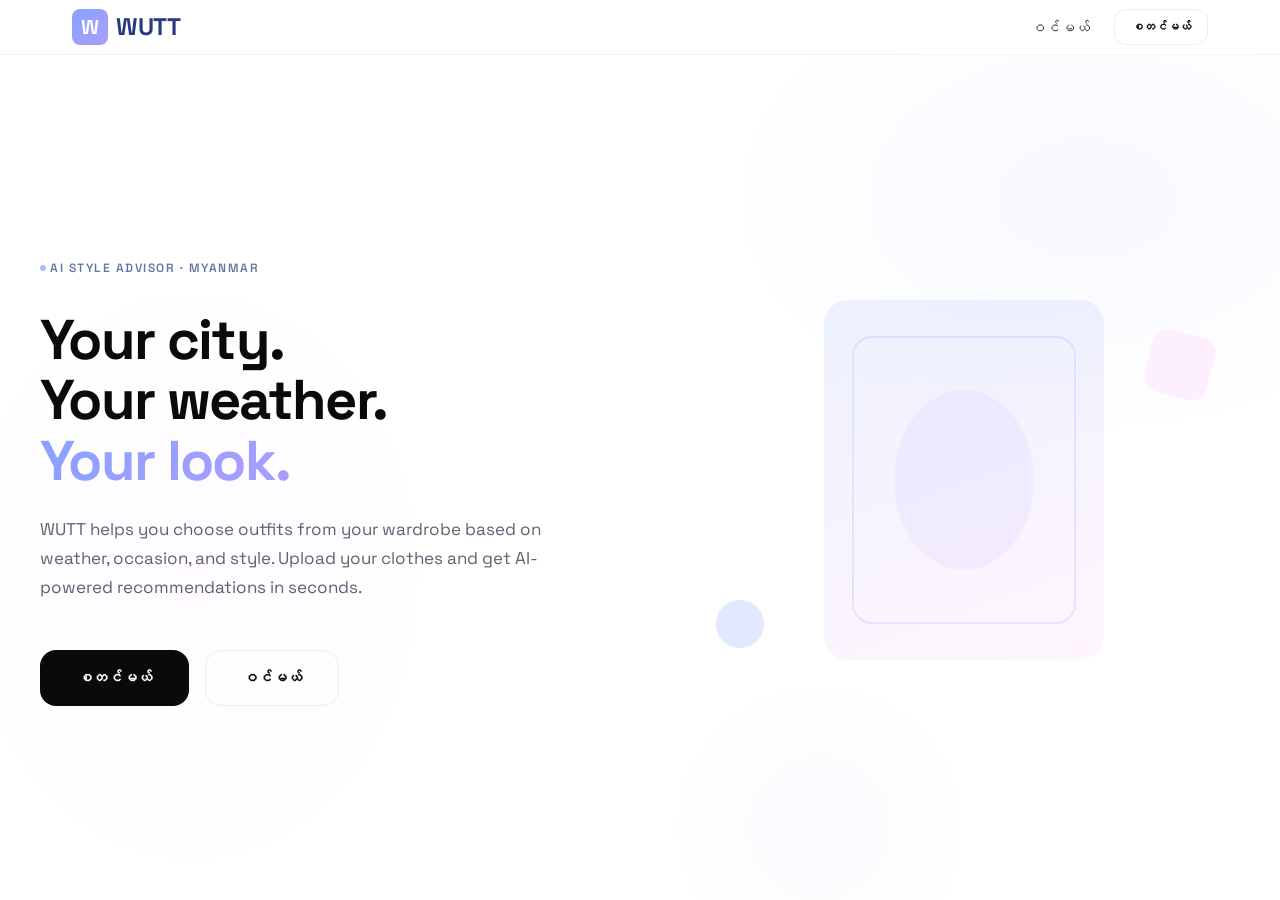
==== commit ac77ff22: "style: redesign WUTT frontend UI consistently - Landing: Single editorial hero section with 'Your ci" ====
--- a/frontend/dashboard.html
+++ b/frontend/dashboard.html
@@ -3,512 +3,474 @@
 <head>
   <meta charset="UTF-8">
   <meta name="viewport" content="width=device-width, initial-scale=1.0">
-  <meta name="description" content="WUTT Dashboard — Manage your wardrobe and get AI outfit recommendations">
-  <meta name="theme-color" content="#253A82">
-  <title>WUTT Dashboard — AI Personal Stylist</title>
+  <meta name="description" content="WUTT Dashboard — Your AI style advisor">
+  <meta name="theme-color" content="#FFFFFF">
+  <title>WUTT — စတိုင်အကြံပြုချက်</title>
   <link rel="stylesheet" href="style.css">
   <link rel="preconnect" href="https://fonts.googleapis.com">
   <link rel="preconnect" href="https://fonts.gstatic.com" crossorigin>
   <link href="https://fonts.googleapis.com/css2?family=Space+Grotesk:wght@300;400;500;600;700&display=swap" rel="stylesheet">
   <style>
-    /* Dashboard-specific styles */
-    .dashboard { padding-top: 80px; min-height: 100dvh; background: var(--wutt-bg-subtle); }
+    /* ── Dashboard layout ── */
+    .dashboard {
+      display: flex;
+      min-height: 100vh;
+      min-height: 100dvh;
+      background: var(--wutt-bg-subtle);
+    }
+
+    /* ── Sidebar ── */
+    .sidebar {
+      width: 240px;
+      flex-shrink: 0;
+      background: var(--wutt-light);
+      border-right: 1px solid var(--wutt-border-light);
+      padding: var(--space-xl) 0;
+      display: flex;
+      flex-direction: column;
+      position: fixed;
+      top: 0; left: 0; bottom: 0;
+      z-index: var(--z-sidebar);
+    }
+    .sidebar__brand {
+      padding: 0 var(--space-xl) var(--space-xl);
+      border-bottom: 1px solid var(--wutt-border-light);
+      margin-bottom: var(--space-lg);
+      display: flex;
+      align-items: center;
+      gap: var(--space-sm);
+      font-size: var(--text-lg);
+      font-weight: 700;
+      color: var(--wutt-dark);
+      letter-spacing: -0.5px;
+    }
+    .sidebar__brand-icon {
+      width: 34px; height: 34px;
+      background: linear-gradient(135deg, var(--wutt-primary), var(--wutt-lavender));
+      border-radius: var(--radius-sm);
+      display: flex; align-items: center; justify-content: center;
+      color: var(--wutt-light);
+      font-size: 1.1rem; font-weight: 700;
+    }
+    .sidebar__nav { flex: 1; display: flex; flex-direction: column; gap: 2px; padding: 0 var(--space-md); }
+    .sidebar__link {
+      display: flex; align-items: center; gap: var(--space-sm);
+      padding: var(--space-sm) var(--space-md);
+      font-size: var(--text-sm); font-weight: 500;
+      color: var(--wutt-text-light);
+      border-radius: var(--radius-md);
+      cursor: pointer;
+      transition: all var(--transition-fast);
+      background: none; border: none;
+      font-family: inherit;
+      text-align: left;
+      width: 100%;
+    }
+    .sidebar__link:hover { background: rgba(136,162,255,0.06); color: var(--wutt-dark); }
+    .sidebar__link--active { background: rgba(136,162,255,0.1); color: var(--wutt-dark); font-weight: 600; }
+    .sidebar__link svg { flex-shrink: 0; }
+    .sidebar__footer {
+      padding: var(--space-lg) var(--space-xl) 0;
+      border-top: 1px solid var(--wutt-border-light);
+      margin: var(--space-lg) var(--space-md) 0;
+    }
+    .sidebar__user {
+      font-size: var(--text-xs); color: var(--wutt-text-muted);
+      margin-bottom: var(--space-sm); overflow: hidden; text-overflow: ellipsis; white-space: nowrap;
+    }
+    .sidebar__logout {
+      display: flex; align-items: center; gap: var(--space-xs);
+      padding: var(--space-xs) var(--space-sm);
+      font-size: var(--text-xs); font-weight: 500;
+      color: var(--wutt-text-muted); background: none; border: none;
+      border-radius: var(--radius-sm); cursor: pointer;
+      font-family: inherit; width: 100%; text-align: left;
+      transition: all var(--transition-fast);
+    }
+    .sidebar__logout:hover { background: var(--wutt-error-bg); color: var(--wutt-error); }
+
+    /* ── Main content area ── */
+    .dashboard__main {
+      flex: 1;
+      margin-left: 240px;
+      padding: var(--space-xl);
+      max-width: calc(100% - 240px);
+    }
     .dashboard__grid {
       display: grid;
       grid-template-columns: 1fr 1fr;
       gap: var(--space-xl);
-      max-width: 1200px;
-      margin: 0 auto;
-      padding: var(--space-lg);
-    }
-    .dashboard__section {
+    }
+
+    /* ── Section card (clean) ── */
+    .section-card {
       background: var(--wutt-light);
-      border: 1px solid var(--wutt-border);
-      border-radius: var(--radius-lg);
+      border: 1px solid var(--wutt-border-light);
+      border-radius: var(--radius-xl);
       padding: var(--space-xl);
-    }
-    .section__title {
-      font-size: 1.25rem;
-      font-weight: 700;
-      margin-bottom: var(--space-lg);
-      color: var(--wutt-dark);
-      display: flex;
-      align-items: center;
-      gap: var(--space-sm);
-    }
+      box-shadow: var(--shadow-xs);
+    }
+    .section-card__header {
+      display: flex; align-items: center; gap: var(--space-sm);
+      margin-bottom: var(--space-xl);
+      padding-bottom: var(--space-md);
+      border-bottom: 1px solid var(--wutt-border-light);
+    }
+    .section-card__title {
+      font-size: var(--text-base); font-weight: 700;
+      color: var(--wutt-dark); flex: 1;
+    }
+    .section-card__count {
+      font-size: var(--text-xs); font-weight: 600;
+      color: var(--wutt-text-muted);
+      background: var(--wutt-bg-subtle);
+      padding: 2px 10px; border-radius: var(--radius-full);
+    }
+
+    /* ── Wardrobe grid ── */
     .wardrobe__grid {
       display: grid;
-      grid-template-columns: repeat(auto-fill, minmax(140px, 1fr));
+      grid-template-columns: repeat(auto-fill, minmax(130px, 1fr));
       gap: var(--space-md);
-      margin-top: var(--space-md);
     }
     .wardrobe__item {
       position: relative;
-      border-radius: var(--radius-md);
+      border-radius: var(--radius-lg);
       overflow: hidden;
-      border: 1px solid var(--wutt-border);
+      border: 1px solid var(--wutt-border-light);
       aspect-ratio: 3/4;
       cursor: pointer;
-    }
-    .wardrobe__item img {
-      width: 100%;
-      height: 100%;
-      object-fit: cover;
-    }
+      transition: all var(--transition-base);
+    }
+    .wardrobe__item:hover { transform: translateY(-2px); box-shadow: var(--shadow-md); }
+    .wardrobe__item img { width: 100%; height: 100%; object-fit: cover; }
     .wardrobe__item-delete {
       position: absolute;
-      top: 4px;
-      right: 4px;
-      min-width: 32px;
-      min-height: 32px;
-      border-radius: var(--radius-full);
-      background: rgba(239, 68, 68, 0.85);
-      color: white;
-      border: none;
+      top: 6px; right: 6px;
+      min-width: 28px; min-height: 28px; border-radius: var(--radius-full);
+      background: rgba(10,10,10,0.6); color: white; border: none;
       cursor: pointer;
-      display: flex;
-      align-items: center;
-      justify-content: center;
-      font-size: 16px;
+      display: flex; align-items: center; justify-content: center;
+      font-size: 14px;
       opacity: 0;
       transition: opacity var(--transition-fast);
     }
     .wardrobe__item:hover .wardrobe__item-delete { opacity: 1; }
     .wardrobe__item-meta {
-      position: absolute;
-      bottom: 0;
-      left: 0;
-      right: 0;
-      background: rgba(10,10,10,0.7);
-      color: white;
-      padding: 0.25rem 0.5rem;
-      font-size: var(--text-xs);
-    }
+      position: absolute; bottom: 0; left: 0; right: 0;
+      background: rgba(10,10,10,0.65); color: white;
+      padding: 0.2rem 0.5rem;
+      font-size: 11px; font-weight: 500;
+    }
+
+    /* ── Stylist response area ── */
     .ai-response {
-      background: linear-gradient(135deg, rgba(227,252,135,0.15), rgba(136,162,255,0.1));
-      border-left: 4px solid var(--wutt-energy);
-      border-radius: var(--radius-md);
-      padding: var(--space-lg);
-      margin-top: var(--space-md);
-      line-height: 1.7;
+      margin-top: var(--space-lg);
       animation: slideUp 0.4s ease-out;
     }
-    /* Structured outfit blocks */
-    .recommend__header {
-      margin-bottom: var(--space-md);
-      padding-bottom: var(--space-md);
-      border-bottom: 1px solid var(--wutt-border-light);
-    }
-    .recommend__occasion {
-      font-weight: 700;
-      font-size: 1.1rem;
-      color: var(--wutt-deep);
-    }
-    .recommend__weather {
-      font-size: var(--text-sm);
-      color: var(--wutt-text-light);
-      margin-top: 4px;
-    }
-    .recommend__outfit {
-      margin-bottom: var(--space-md);
-    }
-    .recommend__label {
-      font-weight: 600;
-      font-size: var(--text-sm);
-      color: var(--wutt-deep);
-      margin-bottom: var(--space-sm);
-    }
-    .outfit-list {
-      list-style: none;
-      padding: 0;
-      margin: 0;
-    }
-    .outfit-list__item {
-      display: flex;
-      align-items: center;
-      gap: var(--space-sm);
-      padding: var(--space-sm) var(--space-md);
-      background: rgba(136,162,255,0.08);
-      border-radius: var(--radius-sm);
-      margin-bottom: 4px;
-      font-size: var(--text-sm);
-      font-weight: 500;
-    }
-    .outfit-list__num {
-      width: 20px;
-      height: 20px;
-      display: flex;
-      align-items: center;
-      justify-content: center;
-      background: var(--wutt-primary);
-      color: var(--wutt-light);
-      border-radius: 50%;
-      font-size: 11px;
-      font-weight: 700;
-      flex-shrink: 0;
-    }
-    .recommend__explanation {
-      font-size: var(--text-sm);
-      color: var(--wutt-text);
-      line-height: 1.7;
-      margin-bottom: var(--space-md);
-    }
-    .recommend__tip {
-      display: flex;
-      align-items: flex-start;
-      gap: var(--space-sm);
-      padding: var(--space-sm) var(--space-md);
-      background: rgba(227,252,135,0.2);
-      border-radius: var(--radius-sm);
-      font-size: var(--text-sm);
-      font-weight: 500;
-      color: #4D7C0F;
-    }
-    .recommend__tip-icon {
-      flex-shrink: 0;
-      font-size: 1rem;
-    }
-    .upload-preview {
-      display: flex;
-      gap: var(--space-sm);
-      flex-wrap: wrap;
-      margin-top: var(--space-sm);
-    }
-    .upload-preview__img {
-      width: 80px;
-      height: 80px;
-      object-fit: cover;
-      border-radius: var(--radius-sm);
-      border: 1px solid var(--wutt-border);
-    }
+
+    /* ── History list ── */
     .history__item {
       padding: var(--space-md);
-      border: 1px solid var(--wutt-border);
+      border: 1px solid var(--wutt-border-light);
       border-radius: var(--radius-md);
       margin-bottom: var(--space-sm);
-    }
-    .history__item-occasion { font-weight: 600; color: var(--wutt-deep); }
+      cursor: pointer;
+      transition: all var(--transition-fast);
+    }
+    .history__item:hover { border-color: var(--wutt-primary); box-shadow: var(--shadow-xs); }
+    .history__item-occasion { font-weight: 600; color: var(--wutt-dark); font-size: var(--text-sm); }
     .history__item-preview {
-      font-size: var(--text-sm);
-      color: var(--wutt-text-light);
-      margin-top: var(--space-xs);
+      font-size: var(--text-xs); color: var(--wutt-text-muted); margin-top: 4px;
       display: -webkit-box;
-      -webkit-line-clamp: 3;
-      -webkit-box-orient: vertical;
-      overflow: hidden;
-    }
-    .history__item-date { font-size: var(--text-xs); color: var(--wutt-text-muted); margin-top: var(--space-xs); }
-    .empty-state {
-      text-align: center;
-      padding: var(--space-2xl);
-      color: var(--wutt-text-light);
-    }
-    .empty-state__icon {
-      font-size: 2.5rem;
-      margin-bottom: var(--space-md);
-      opacity: 0.4;
-    }
-    .empty-state__text {
-      font-size: var(--text-sm);
-      color: var(--wutt-text-light);
-    }
-    /* Thinking indicator */
+      -webkit-line-clamp: 2; -webkit-box-orient: vertical; overflow: hidden;
+    }
+    .history__item-date {
+      font-size: 11px; color: var(--wutt-text-muted); margin-top: 6px; opacity: 0.7;
+    }
+    .history__item--expanded .history__item-preview {
+      -webkit-line-clamp: unset; overflow: visible;
+    }
+
+    /* ── Wardrobe count badge ── */
+    .wardrobe__count {
+      display: inline-flex; align-items: center; justify-content: center;
+      min-width: 20px; height: 20px; padding: 0 6px;
+      font-size: 11px; font-weight: 700;
+      color: var(--wutt-light); background: var(--wutt-dark);
+      border-radius: var(--radius-full);
+    }
+
+    /* ── Upload progress ── */
+    .upload-progress {
+      width: 100%; height: 3px;
+      background: var(--wutt-border-light); border-radius: 2px;
+      margin-top: var(--space-sm); overflow: hidden;
+    }
+    .upload-progress__bar {
+      height: 100%; background: var(--wutt-dark); border-radius: 2px;
+      transition: width 0.3s ease;
+      animation: progressPulse 1.5s ease-in-out infinite;
+    }
+    @keyframes progressPulse {
+      0%, 100% { opacity: 1; } 50% { opacity: 0.5; }
+    }
+
+    /* ── Lightbox ── */
+    .lightbox {
+      position: fixed; inset: 0; z-index: var(--z-modal);
+      background: rgba(10,10,10,0.9);
+      display: flex; align-items: center; justify-content: center;
+      cursor: pointer; animation: fadeIn 0.2s ease-out;
+    }
+    .lightbox img {
+      max-width: 90vw; max-height: 90dvh; object-fit: contain;
+      border-radius: var(--radius-lg);
+      box-shadow: 0 0 80px rgba(136,162,255,0.1);
+    }
+    .lightbox__meta {
+      position: absolute; bottom: var(--space-lg); left: 50%;
+      transform: translateX(-50%);
+      color: white; font-size: var(--text-sm); font-weight: 500;
+      background: rgba(0,0,0,0.5); padding: var(--space-sm) var(--space-lg);
+      border-radius: var(--radius-full);
+    }
+
+    /* ── Image error fallback ── */
+    .wardrobe__item-error {
+      display: flex; align-items: center; justify-content: center;
+      width: 100%; height: 100%; background: var(--wutt-bg-subtle);
+      color: var(--wutt-text-muted); font-size: 2rem;
+    }
+
+    /* ── Thinking indicator ── */
     .thinking {
-      display: flex;
-      align-items: center;
-      gap: var(--space-sm);
-      padding: var(--space-lg);
-      color: var(--wutt-text-light);
+      display: flex; align-items: center; gap: var(--space-sm);
+      padding: var(--space-lg); color: var(--wutt-text-muted);
       font-size: var(--text-sm);
     }
     .thinking__dots { display: flex; gap: 4px; }
     .thinking__dot {
-      width: 6px; height: 6px;
-      background: var(--wutt-primary);
+      width: 5px; height: 5px;
+      background: var(--wutt-dark);
       border-radius: 50%;
       animation: thinkingBounce 1.2s ease-in-out infinite;
     }
     .thinking__dot:nth-child(2) { animation-delay: 0.2s; }
     .thinking__dot:nth-child(3) { animation-delay: 0.4s; }
     @keyframes thinkingBounce {
-      0%, 80%, 100% { transform: scale(0.4); opacity: 0.3; }
+      0%, 80%, 100% { transform: scale(0.4); opacity: 0.2; }
       40% { transform: scale(1); opacity: 1; }
     }
-    /* Retry button */
-    .retry-btn {
-      display: inline-flex;
-      align-items: center;
-      gap: var(--space-xs);
-      margin-top: var(--space-sm);
-      padding: var(--space-xs) var(--space-md);
-      font-size: var(--text-xs);
-      font-weight: 600;
-      border: 1px solid var(--wutt-border);
-      border-radius: var(--radius-sm);
-      background: var(--wutt-light);
-      color: var(--wutt-primary);
-      cursor: pointer;
-      transition: all var(--transition-fast);
-    }
-    .retry-btn:hover { background: rgba(136,162,255,0.08); border-color: var(--wutt-primary); }
-    /* Expandable history */
-    .history__item {
-      cursor: pointer;
-      transition: all var(--transition-fast);
-    }
-    .history__item:hover { border-color: var(--wutt-primary); }
-    .history__item--expanded .history__item-preview {
-      -webkit-line-clamp: unset;
-      overflow: visible;
-    }
-    /* Wardrobe count badge */
-    .wardrobe__count {
-      display: inline-flex;
-      align-items: center;
-      justify-content: center;
-      min-width: 22px;
-      height: 22px;
-      padding: 0 6px;
-      font-size: 11px;
-      font-weight: 700;
-      color: var(--wutt-light);
-      background: var(--wutt-primary);
-      border-radius: var(--radius-full);
-      margin-left: auto;
-    }
-    /* Upload progress */
-    .upload-progress {
-      width: 100%;
-      height: 4px;
-      background: var(--wutt-border-light);
-      border-radius: 2px;
-      margin-top: var(--space-sm);
-      overflow: hidden;
-    }
-    .upload-progress__bar {
-      height: 100%;
-      background: var(--wutt-primary);
-      border-radius: 2px;
-      transition: width 0.3s ease;
-      animation: progressPulse 1.5s ease-in-out infinite;
-    }
-    @keyframes progressPulse {
-      0%, 100% { opacity: 1; }
-      50% { opacity: 0.6; }
-    }
-    /* Lightbox overlay */
-    .lightbox {
-      position: fixed;
-      inset: 0;
-      z-index: var(--z-modal);
-      background: rgba(10,10,10,0.9);
-      display: flex;
-      align-items: center;
-      justify-content: center;
-      cursor: pointer;
-      animation: fadeIn 0.2s ease-out;
-    }
-    .lightbox img {
-      max-width: 90vw;
-      max-height: 90dvh;
-      object-fit: contain;
-      border-radius: var(--radius-md);
-      box-shadow: 0 0 80px rgba(136,162,255,0.15);
-    }
-    .lightbox__meta {
-      position: absolute;
-      bottom: var(--space-lg);
-      left: 50%;
-      transform: translateX(-50%);
-      color: white;
-      font-size: var(--text-sm);
-      font-weight: 500;
-      background: rgba(0,0,0,0.5);
-      padding: var(--space-sm) var(--space-lg);
-      border-radius: var(--radius-full);
-    }
-    /* Image load error fallback */
-    .wardrobe__item-error {
-      display: flex;
-      align-items: center;
-      justify-content: center;
-      width: 100%;
-      height: 100%;
-      background: var(--wutt-bg-subtle);
-      color: var(--wutt-text-muted);
-      font-size: 2rem;
-    }
-    @media (max-width: 768px) {
-      .dashboard__grid { grid-template-columns: 1fr; padding: var(--space-md); }
-    }
+
+    /* ── Mobile ── */
+    @media (max-width: 840px) {
+      .sidebar {
+        position: fixed; top: 0; left: -100%;
+        width: 260px; height: 100dvh;
+        transition: left var(--transition-base);
+        z-index: var(--z-sidebar);
+      }
+      .sidebar--open { left: 0; }
+      .dashboard__main { margin-left: 0; max-width: 100%; padding: var(--space-md); }
+      .dashboard__grid { grid-template-columns: 1fr; }
+
+      /* Mobile top bar */
+      .mobile-bar {
+        display: flex;
+        align-items: center; justify-content: space-between;
+        padding: var(--space-sm) var(--space-md);
+        background: var(--wutt-light);
+        border-bottom: 1px solid var(--wutt-border-light);
+        position: sticky; top: 0; z-index: var(--z-sticky);
+        margin: calc(-1 * var(--space-md)); margin-bottom: var(--space-md);
+      }
+    }
+    @media (min-width: 841px) { .mobile-bar { display: none; } }
   </style>
 </head>
 <body>
 
   <a href="#dashboard-main" class="skip-link">Skip to main content</a>
 
-  <!-- Navbar -->
-  <nav class="navbar" role="navigation" aria-label="Dashboard navigation">
-    <div class="navbar__inner">
-      <a href="/" class="navbar__logo" aria-label="WUTT Home">
-        <span class="navbar__logo-icon" aria-hidden="true">W</span>
-        WUTT
+  <!-- Mobile top bar -->
+  <div class="mobile-bar">
+    <button type="button" id="mobileMenuBtn" style="background:none;border:none;cursor:pointer;padding:8px;border-radius:8px;display:flex;align-items:center;color:var(--wutt-text);" aria-label="Open menu">
+      <svg width="22" height="22" viewBox="0 0 24 24" fill="none" stroke="currentColor" stroke-width="2" stroke-linecap="round"><line x1="3" y1="6" x2="21" y2="6"/><line x1="3" y1="12" x2="21" y2="12"/><line x1="3" y1="18" x2="21" y2="18"/></svg>
+    </button>
+    <span style="font-weight:700;font-size:var(--text-lg);color:var(--wutt-dark);letter-spacing:-0.5px;">
+      <span style="display:inline-flex;align-items:center;justify-content:center;width:28px;height:28px;background:linear-gradient(135deg,var(--wutt-primary),var(--wutt-lavender));border-radius:6px;color:white;font-size:12px;font-weight:700;margin-right:6px;">W</span>WUTT
+    </span>
+    <span id="dashboardUserEmail" style="font-size:11px;color:var(--wutt-text-muted);max-width:120px;overflow:hidden;text-overflow:ellipsis;white-space:nowrap;"></span>
+  </div>
+
+  <!-- Sidebar -->
+  <aside class="sidebar" id="sidebar">
+    <div class="sidebar__brand">
+      <span class="sidebar__brand-icon" aria-hidden="true">W</span>
+      WUTT
+    </div>
+    <nav class="sidebar__nav" role="navigation" aria-label="Dashboard navigation">
+      <a href="#" class="sidebar__link sidebar__link--active" data-section="stylist">
+        <svg width="16" height="16" viewBox="0 0 24 24" fill="none" stroke="currentColor" stroke-width="2"><path d="M12 2a4 4 0 0 1 4 4c0 1.1-.4 2.1-1.1 2.9l.5.5a4 4 0 0 1 0 5.7l-.5.5c.7.8 1.1 1.8 1.1 2.9a4 4 0 0 1-4 4"/><path d="M12 2a4 4 0 0 0-4 4c0 1.1.4 2.1 1.1 2.9l-.5.5a4 4 0 0 0 0 5.7l.5.5c-.7.8-1.1 1.8-1.1 2.9a4 4 0 0 0 4 4"/></svg>
+        စတိုင်အကြံပြုချက်
       </a>
-      <div class="navbar__nav" style="display:flex;align-items:center;gap:var(--space-md);">
-        <span id="dashboardUserEmail" style="font-size:var(--text-sm);color:var(--wutt-text-light);"></span>
-        <button type="button" class="btn btn--ghost btn--sm" id="logoutBtn">ထွက်မယ်</button>
-      </div>
+      <a href="#" class="sidebar__link" data-section="wardrobe">
+        <svg width="16" height="16" viewBox="0 0 24 24" fill="none" stroke="currentColor" stroke-width="2"><path d="M23 19a2 2 0 0 1-2 2H3a2 2 0 0 1-2-2V8a2 2 0 0 1 2-2h4l2-3h6l2 3h4a2 2 0 0 1 2 2z"/><circle cx="12" cy="13" r="4"/></svg>
+        ကျွန်ုပ်၏ဗီရို
+        <span class="wardrobe__count u-hidden" id="wardrobeCount" style="margin-left:auto;">0</span>
+      </a>
+      <a href="#" class="sidebar__link" data-section="history">
+        <svg width="16" height="16" viewBox="0 0 24 24" fill="none" stroke="currentColor" stroke-width="2"><circle cx="12" cy="12" r="10"/><polyline points="12 6 12 12 16 14"/></svg>
+        စတိုင်မှတ်တမ်း
+      </a>
+    </nav>
+    <div class="sidebar__footer">
+      <div class="sidebar__user" id="sidebarEmail"></div>
+      <button type="button" class="sidebar__logout" id="logoutBtn">
+        <svg width="14" height="14" viewBox="0 0 24 24" fill="none" stroke="currentColor" stroke-width="2"><path d="M9 21H5a2 2 0 0 1-2-2V5a2 2 0 0 1 2-2h4"/><polyline points="16 17 21 12 16 7"/><line x1="21" y1="12" x2="9" y2="12"/></svg>
+        ထွက်မယ်
+      </button>
     </div>
-  </nav>
-
+  </aside>
+
+  <!-- Sidebar overlay (mobile) -->
+  <div id="sidebarOverlay" style="display:none;position:fixed;inset:0;background:rgba(10,10,10,0.3);z-index:calc(var(--z-sidebar) - 1);" onclick="closeSidebar()"></div>
+
+  <!-- Main -->
   <main id="dashboard-main" class="dashboard">
-    <div class="container" style="margin-bottom:var(--space-lg);">
-      <div id="globalAlert" class="u-hidden" role="alert"></div>
-    </div>
-
-    <div class="dashboard__grid">
-      <!-- Left column -->
-      <div>
-        <!-- Profile -->
-        <div class="dashboard__section stagger">
-          <h2 class="section__title">
-            <svg width="22" height="22" viewBox="0 0 24 24" fill="none" stroke="var(--wutt-primary)" stroke-width="2" aria-hidden="true"><path d="M20 21v-2a4 4 0 0 0-4-4H8a4 4 0 0 0-4 4v2"/><circle cx="12" cy="7" r="4"/></svg>
-            ကိုယ်ရေးအချက်အလက်
-          </h2>
-          <form id="profileForm" novalidate>
-            <div class="input">
-              <label class="input__label" for="profileHeight">အရပ် (cm)</label>
-              <input class="input__field" type="number" id="profileHeight" name="height_cm" placeholder="ဥပမာ 170" min="50" max="250" step="0.1">
+    <div class="dashboard__main">
+      <div id="globalAlert" class="u-hidden" role="alert" style="margin-bottom:var(--space-lg);"></div>
+
+      <div class="dashboard__grid">
+        <!-- Left column: Profile + Stylist -->
+        <div>
+          <!-- Profile -->
+          <div class="section-card stagger">
+            <div class="section-card__header">
+              <svg width="18" height="18" viewBox="0 0 24 24" fill="none" stroke="var(--wutt-primary)" stroke-width="2" aria-hidden="true"><path d="M20 21v-2a4 4 0 0 0-4-4H8a4 4 0 0 0-4 4v2"/><circle cx="12" cy="7" r="4"/></svg>
+              <span class="section-card__title">ကိုယ်ရေးအချက်အလက်</span>
             </div>
-            <div class="input" style="margin-top:var(--space-md);">
-              <label class="input__label" for="profileSkinTone">အသားအရောင်</label>
-              <select class="select" id="profileSkinTone" name="skin_tone">
-                <option value="">-- ရွေးပါ --</option>
-                <option value="fair">အသားဖြူ</option>
-                <option value="light">အသားညိုနု</option>
-                <option value="medium">အသားညို</option>
-                <option value="tan">အသားညိုရင့်</option>
-                <option value="dark">အသားမည်း</option>
-              </select>
+            <form id="profileForm" novalidate>
+              <div class="input">
+                <label class="input__label" for="profileHeight">အရပ် (cm)</label>
+                <input class="input__field" type="number" id="profileHeight" name="height_cm" placeholder="ဥပမာ 170" min="50" max="250" step="0.1">
+              </div>
+              <div class="input" style="margin-top:var(--space-md);">
+                <label class="input__label" for="profileSkinTone">အသားအရောင်</label>
+                <select class="select" id="profileSkinTone" name="skin_tone">
+                  <option value="">-- ရွေးပါ --</option>
+                  <option value="fair">အသားဖြူ</option>
+                  <option value="light">အသားညိုနု</option>
+                  <option value="medium">အသားညို</option>
+                  <option value="tan">အသားညိုရင့်</option>
+                  <option value="dark">အသားမည်း</option>
+                </select>
+              </div>
+              <div class="input" style="margin-top:var(--space-md);">
+                <label class="input__label" for="profileStyle">ဝတ်စားဟန်</label>
+                <select class="select" id="profileStyle" name="style_preference">
+                  <option value="">-- ရွေးပါ --</option>
+                  <option value="casual">ပေါ့ပေါ့ပါးပါး</option>
+                  <option value="formal">သပ်သပ်ရပ်ရပ်</option>
+                  <option value="traditional">ရိုးရာ</option>
+                  <option value="sporty">အားကစားဆန်</option>
+                  <option value="streetwear">လမ်းပေါ်ကစတိုင်</option>
+                </select>
+              </div>
+              <div class="input" style="margin-top:var(--space-md);">
+                <label class="input__label" for="profileCity">မြို့</label>
+                <input class="input__field" type="text" id="profileCity" name="location_city" placeholder="ဥပမာ Yangon" maxlength="100">
+              </div>
+              <button type="submit" class="btn btn--primary btn--full" style="margin-top:var(--space-lg);">
+                <span class="btn__label">သိမ်းမယ်</span>
+                <span class="btn__spinner" aria-hidden="true"></span>
+              </button>
+            </form>
+          </div>
+
+          <!-- Stylist -->
+          <div class="section-card" style="margin-top:var(--space-xl);" id="stylistSection">
+            <div class="section-card__header">
+              <svg width="18" height="18" viewBox="0 0 24 24" fill="none" stroke="var(--wutt-lavender)" stroke-width="2" aria-hidden="true"><path d="M12 2a4 4 0 0 1 4 4c0 1.1-.4 2.1-1.1 2.9l.5.5a4 4 0 0 1 0 5.7l-.5.5c.7.8 1.1 1.8 1.1 2.9a4 4 0 0 1-4 4"/><path d="M12 2a4 4 0 0 0-4 4c0 1.1.4 2.1 1.1 2.9l-.5.5a4 4 0 0 0 0 5.7l.5.5c-.7.8-1.1 1.8-1.1 2.9a4 4 0 0 0 4 4"/></svg>
+              <span class="section-card__title">စတိုင်အကြံပြုချက်</span>
             </div>
-            <div class="input" style="margin-top:var(--space-md);">
-              <label class="input__label" for="profileStyle">ဝတ်စားဟန်</label>
-              <select class="select" id="profileStyle" name="style_preference">
-                <option value="">-- ရွေးပါ --</option>
-                <option value="casual">ပေါ့ပေါ့ပါးပါး</option>
-                <option value="formal">ဖောင်ဖေါင်မာမာ</option>
-                <option value="traditional">ရိုးရာ</option>
-                <option value="sporty">အားကစားဆန်</option>
-                <option value="streetwear">လမ်းပေါ်ကစတိုင်</option>
-              </select>
-            </div>
-            <div class="input" style="margin-top:var(--space-md);">
-              <label class="input__label" for="profileCity">မြို့</label>
-              <input class="input__field" type="text" id="profileCity" name="location_city" placeholder="ဥပမာ Yangon" maxlength="100">
-            </div>
-            <button type="submit" class="btn btn--primary btn--full" style="margin-top:var(--space-lg);">
-              <span class="btn__label">သိမ်းမယ်</span>
-              <span class="btn__spinner" aria-hidden="true"></span>
-            </button>
-          </form>
-        </div>
-
-        <!-- Stylist -->
-        <div class="dashboard__section" style="margin-top:var(--space-xl);">
-          <h2 class="section__title">
-            <svg width="22" height="22" viewBox="0 0 24 24" fill="none" stroke="var(--wutt-energy)" stroke-width="2" aria-hidden="true"><path d="M12 2a4 4 0 0 1 4 4c0 1.1-.4 2.1-1.1 2.9l.5.5a4 4 0 0 1 0 5.7l-.5.5c.7.8 1.1 1.8 1.1 2.9a4 4 0 0 1-4 4"/><path d="M12 2a4 4 0 0 0-4 4c0 1.1.4 2.1 1.1 2.9l-.5.5a4 4 0 0 0 0 5.7l.5.5c-.7.8-1.1 1.8-1.1 2.9a4 4 0 0 0 4 4"/></svg>
-            AI အကြံပေး
-          </h2>
-          <form id="stylistForm" novalidate>
-            <div class="input">
-              <label class="input__label" for="occasion">ဘယ်လိုအခါအခွင့်လဲ?</label>
-              <select class="select" id="occasion" name="occasion" required>
-                <option value="">-- ရွေးပါ --</option>
-                <option value="wedding">မင်္ဂလာပွဲ</option>
-                <option value="work">ရုံးသွား</option>
-                <option value="party">ပါတီ</option>
-                <option value="date">ချိန်းတွေ့</option>
-                <option value="casual">အပြင်ထွက်</option>
-                <option value="interview">အင်တာဗျူး</option>
-              </select>
-            </div>
-            <button type="submit" class="btn btn--primary btn--full" style="margin-top:var(--space-lg);" id="recommendBtn">
-              <span class="btn__label">
-                <svg width="16" height="16" viewBox="0 0 24 24" fill="none" stroke="currentColor" stroke-width="2.5" aria-hidden="true" style="vertical-align:middle;margin-right:6px;"><path d="M12 3l1.5 5.5L19 10l-5.5 1.5L12 17l-1.5-5.5L5 10l5.5-1.5z"/></svg>
-                အကြံပေးပါ
-              </span>
-              <span class="btn__spinner" aria-hidden="true"></span>
-            </button>
-          </form>
-          <div id="aiResponse" class="u-hidden"></div>
-        </div>
-      </div>
-
-      <!-- Right column -->
-      <div>
-        <!-- Wardrobe Upload -->
-        <div class="dashboard__section">
-          <h2 class="section__title">
-            <svg width="22" height="22" viewBox="0 0 24 24" fill="none" stroke="var(--wutt-primary)" stroke-width="2" aria-hidden="true"><path d="M23 19a2 2 0 0 1-2 2H3a2 2 0 0 1-2-2V8a2 2 0 0 1 2-2h4l2-3h6l2 3h4a2 2 0 0 1 2 2z"/><circle cx="12" cy="13" r="4"/></svg>
-            ဗီရို
-            <span class="wardrobe__count u-hidden" id="wardrobeCount">0</span>
-          </h2>
-          <form id="wardrobeForm" novalidate enctype="multipart/form-data">
-            <label class="upload-box" id="uploadBox" for="wardrobeFile" style="min-height:120px;">
-              <span class="upload-box__icon" aria-hidden="true">
-                <svg width="32" height="32" viewBox="0 0 24 24" fill="none" stroke="currentColor" stroke-width="2"><path d="M21 15v4a2 2 0 0 1-2 2H5a2 2 0 0 1-2-2v-4"/><polyline points="17 8 12 3 7 8"/><line x1="12" y1="3" x2="12" y2="15"/></svg>
-              </span>
-              <span class="upload-box__text">ဓာတ်ပုံထည့်ရန်နှိပ်ပါ</span>
-              <span class="upload-box__hint">JPEG, PNG, or WebP — 10 MB max</span>
-            </label>
-            <input type="file" id="wardrobeFile" name="file" accept="image/jpeg,image/png,image/webp" style="display:none;">
-            <div class="upload-preview" id="uploadPreview"></div>
-            <div style="display:flex;gap:var(--space-sm);margin-top:var(--space-md);">
-              <select class="select" id="wardrobeCategory" name="category" style="flex:1;">
-                <option value="">အမျိုးအစား</option>
-                <option value="top">အပေါ်အင်္ကျီ</option>
-                <option value="bottom">ဘောင်းဘီ</option>
-                <option value="dress">ဝတ်စုံ</option>
-                <option value="outerwear">အင်္ကျီအပေါ်ခံ</option>
-                <option value="shoes">ဖိနပ်</option>
-                <option value="accessory">အသုံးအဆောင်</option>
-              </select>
-              <select class="select" id="wardrobeColor" name="color" style="flex:1;">
-                <option value="">အရောင်</option>
-                <option value="black">အနက်</option><option value="white">အဖြူ</option>
-                <option value="red">အနီ</option><option value="blue">အပြာ</option>
-                <option value="green">အစိမ်း</option><option value="yellow">အဝါ</option>
-                <option value="pink">ပန်းရောင်</option><option value="purple">ခရမ်း</option>
-                <option value="brown">အညို</option><option value="grey">မီးခိုး</option>
-                <option value="navy">နေပယ်ပြာ</option><option value="beige">ဘဲဂျီ</option>
-              </select>
-            </div>
-            <button type="submit" class="btn btn--navy btn--full" style="margin-top:var(--space-md);" id="uploadBtn">
-              <span class="btn__label">ထည့်မယ်</span>
-              <span class="btn__spinner" aria-hidden="true"></span>
-            </button>
-          </form>
-          <div class="wardrobe__grid" id="wardrobeGrid">
-            <div class="empty-state--visual" style="grid-column:1/-1;">
-              <div class="empty-state__icon">👗</div>
-              <div class="empty-state__title">ဗီရိုထဲမှာ အဝတ်မရှိသေးပါ</div>
-              <div class="empty-state__hint">ဓာတ်ပုံရိုက်ပြီး upload လုပ်ပါ</div>
-            </div>
+            <form id="stylistForm" novalidate>
+              <div class="input">
+                <label class="input__label" for="occasion">ဘယ်အတွက်ဝတ်မလဲ?</label>
+                <select class="select" id="occasion" name="occasion" required>
+                  <option value="">-- ရွေးပါ --</option>
+                  <option value="wedding">မင်္ဂလာပွဲ</option>
+                  <option value="work">ရုံးသွား</option>
+                  <option value="party">ပါတီ</option>
+                  <option value="date">ချိန်းတွေ့</option>
+                  <option value="casual">အပြင်ထွက်</option>
+                  <option value="interview">အင်တာဗျူး</option>
+                </select>
+              </div>
+              <button type="submit" class="btn btn--primary btn--full" style="margin-top:var(--space-lg);" id="recommendBtn">
+                <span class="btn__label">အကြံပြုပါ</span>
+                <span class="btn__spinner" aria-hidden="true"></span>
+              </button>
+            </form>
+            <div id="aiResponse" class="ai-response u-hidden"></div>
           </div>
         </div>
 
-        <!-- History -->
-        <div class="dashboard__section" style="margin-top:var(--space-xl);">
-          <h2 class="section__title">
-            <svg width="22" height="22" viewBox="0 0 24 24" fill="none" stroke="var(--wutt-lavender)" stroke-width="2" aria-hidden="true"><circle cx="12" cy="12" r="10"/><polyline points="12 6 12 12 16 14"/></svg>
-            အကြံပေးမှတ်တမ်း
-          </h2>
-          <div id="historyList">
-            <div class="empty-state--visual" id="historyEmpty">
-              <div class="empty-state__icon">🕐</div>
-              <div class="empty-state__title">အကြံပေးမှတ်တမ်း မရှိသေးပါ</div>
-              <div class="empty-state__hint">AI အကြံပေးချက်များ ဒီမှာတွေ့ရပါမယ်</div>
+        <!-- Right column: Wardrobe + History -->
+        <div>
+          <!-- Wardrobe -->
+          <div class="section-card" id="wardrobeSection">
+            <div class="section-card__header">
+              <svg width="18" height="18" viewBox="0 0 24 24" fill="none" stroke="var(--wutt-primary)" stroke-width="2" aria-hidden="true"><path d="M23 19a2 2 0 0 1-2 2H3a2 2 0 0 1-2-2V8a2 2 0 0 1 2-2h4l2-3h6l2 3h4a2 2 0 0 1 2 2z"/><circle cx="12" cy="13" r="4"/></svg>
+              <span class="section-card__title">ကျွန်ုပ်၏ဗီရို</span>
             </div>
+            <form id="wardrobeForm" novalidate enctype="multipart/form-data">
+              <label class="upload-box" id="uploadBox" for="wardrobeFile" style="min-height:120px;">
+                <span class="upload-box__icon" aria-hidden="true">
+                  <svg width="28" height="28" viewBox="0 0 24 24" fill="none" stroke="currentColor" stroke-width="2"><path d="M21 15v4a2 2 0 0 1-2 2H5a2 2 0 0 1-2-2v-4"/><polyline points="17 8 12 3 7 8"/><line x1="12" y1="3" x2="12" y2="15"/></svg>
+                </span>
+                <span class="upload-box__text">ဓာတ်ပုံထည့်ရန်နှိပ်ပါ</span>
+                <span class="upload-box__hint">JPEG, PNG, or WebP — 10 MB max</span>
+              </label>
+              <input type="file" id="wardrobeFile" name="file" accept="image/jpeg,image/png,image/webp" style="display:none;">
+              <div class="upload-preview" id="uploadPreview" style="display:flex;gap:var(--space-sm);flex-wrap:wrap;margin-top:var(--space-sm);"></div>
+              <div style="display:flex;gap:var(--space-sm);margin-top:var(--space-md);">
+                <select class="select" id="wardrobeCategory" name="category" style="flex:1;">
+                  <option value="">အမျိုးအစား</option>
+                  <option value="top">အပေါ်ဝတ်</option>
+                  <option value="bottom">အောက်ဝတ်</option>
+                  <option value="dress">တစ်ဆက်တည်းဝတ်စုံ</option>
+                  <option value="outerwear">အပေါ်ထပ်</option>
+                  <option value="shoes">ဖိနပ်</option>
+                  <option value="accessory">အသုံးအဆောင်</option>
+                </select>
+                <select class="select" id="wardrobeColor" name="color" style="flex:1;">
+                  <option value="">အရောင်</option>
+                  <option value="black">အနက်</option><option value="white">အဖြူ</option>
+                  <option value="red">အနီ</option><option value="blue">အပြာ</option>
+                  <option value="green">အစိမ်း</option><option value="yellow">အဝါ</option>
+                  <option value="pink">ပန်းရောင်</option><option value="purple">ခရမ်း</option>
+                  <option value="brown">အညို</option><option value="grey">မီးခိုး</option>
+                  <option value="navy">နေပယ်ပြာ</option><option value="beige">ဘဲဂျီ</option>
+                </select>
+              </div>
+              <div class="alert alert--error u-hidden" id="uploadError" role="alert" style="margin-top:var(--space-sm);"></div>
+              <button type="submit" class="btn btn--primary btn--full" style="margin-top:var(--space-md);" id="uploadBtn">
+                <span class="btn__label">ထည့်မယ်</span>
+                <span class="btn__spinner" aria-hidden="true"></span>
+              </button>
+            </form>
+            <div class="wardrobe__grid" id="wardrobeGrid" style="margin-top:var(--space-lg);"></div>
+          </div>
+
+          <!-- History -->
+          <div class="section-card" style="margin-top:var(--space-xl);" id="historySection">
+            <div class="section-card__header">
+              <svg width="18" height="18" viewBox="0 0 24 24" fill="none" stroke="var(--wutt-lavender)" stroke-width="2" aria-hidden="true"><circle cx="12" cy="12" r="10"/><polyline points="12 6 12 12 16 14"/></svg>
+              <span class="section-card__title">စတိုင်မှတ်တမ်း</span>
+            </div>
+            <div id="historyList"></div>
           </div>
         </div>
       </div>
@@ -518,19 +480,15 @@
   <div class="toast-container" id="toastContainer" aria-live="polite" aria-atomic="true"></div>
 
   <script>
-  // ── WUTT Dashboard — Vanilla JS, fully polished ──────
-  const API = 'https://wutt.onrender.com';
-
-  // Token persisted by index.html login/register flow.
+  // ── WUTT Dashboard — Inline JS ──
+  const API = 'https://wutt-api.onrender.com';
   const AUTH_TOKEN = localStorage.getItem('wutt_token');
-
   let currentUser = null;
-  let _redirected = false;  // Guard against redirect loops
+  let _redirected = false;
 
   const $ = (s) => document.querySelector(s);
   const $$ = (s) => document.querySelectorAll(s);
 
-  /** Safe single-fire redirect to login page. */
   function goToLogin() {
     if (_redirected) return;
     _redirected = true;
@@ -539,19 +497,15 @@
     window.location.replace('./index.html');
   }
 
-  // Defer token check to init() — never redirect before /auth/me validates
   if (!AUTH_TOKEN) { goToLogin(); }
 
-  /** Thin wrapper around fetch — injects Authorization header everywhere. */
   async function api(method, path, body, formData) {
     const headers = { 'Authorization': 'Bearer ' + AUTH_TOKEN };
     if (!formData) { headers['Content-Type'] = 'application/json'; }
-
     const opts = { method, headers, credentials: 'include' };
     if (formData) { opts.body = formData; }
     else if (body) { opts.body = JSON.stringify(body); }
 
-    // 15-second timeout — show feedback if request hangs
     const controller = new AbortController();
     opts.signal = controller.signal;
     const timeout = setTimeout(() => controller.abort(), 15000);
@@ -576,6 +530,12 @@
     }
   }
 
+  function escapeHtml(str) {
+    const div = document.createElement('div');
+    div.textContent = str;
+    return div.innerHTML;
+  }
+
   function showToast(msg, type) {
     const t = document.createElement('div');
     t.className = 'toast toast--' + (type||'info');
@@ -590,78 +550,102 @@
     else { btn.classList.remove('btn--loading'); btn.removeAttribute('aria-disabled'); }
   }
 
-  // ═══════════════════════════════════════════════════════
-  //  INIT — Load all data with skeleton states
-  // ═══════════════════════════════════════════════════════
+  // ── Sidebar (mobile) ──
+  function openSidebar() {
+    $('#sidebar').classList.add('sidebar--open');
+    $('#sidebarOverlay').style.display = 'block';
+  }
+  function closeSidebar() {
+    $('#sidebar').classList.remove('sidebar--open');
+    $('#sidebarOverlay').style.display = 'none';
+  }
+  document.getElementById('mobileMenuBtn')?.addEventListener('click', openSidebar);
+  document.querySelectorAll('.sidebar__link').forEach(link => {
+    link.addEventListener('click', (e) => {
+      e.preventDefault();
+      const section = link.dataset.section;
+      document.querySelectorAll('.sidebar__link').forEach(l => l.classList.remove('sidebar__link--active'));
+      link.classList.add('sidebar__link--active');
+      if (section === 'stylist') $('#stylistSection').scrollIntoView({behavior:'smooth'});
+      if (section === 'wardrobe') $('#wardrobeSection').scrollIntoView({behavior:'smooth'});
+      if (section === 'history') $('#historySection').scrollIntoView({behavior:'smooth'});
+      closeSidebar();
+    });
+  });
+
+  // ── INIT ──
   async function init() {
-    // Show skeletons while loading
     showSkeletons();
     try {
       const meData = await api('GET', '/auth/me');
       if (meData.status !== 'success' || !meData.data?.id) { goToLogin(); return; }
       currentUser = { id: meData.data.id, email: meData.data.email };
       $('#dashboardUserEmail').textContent = meData.data.email;
+      $('#sidebarEmail').textContent = meData.data.email;
     } catch { goToLogin(); return; }
-
     await Promise.all([loadProfile(), loadWardrobe(), loadHistory()]);
     clearSkeletons();
   }
 
   function showSkeletons() {
-    // Wardrobe skeleton
     $('#wardrobeGrid').innerHTML = `
-      <div class="skeleton skeleton--card" style="height:160px;aspect-ratio:3/4;"></div>
-      <div class="skeleton skeleton--card" style="height:160px;aspect-ratio:3/4;"></div>
-      <div class="skeleton skeleton--card" style="height:160px;aspect-ratio:3/4;"></div>`;
-    // History skeleton
+      <div class="skeleton skeleton--card" style="height:140px;aspect-ratio:3/4;"></div>
+      <div class="skeleton skeleton--card" style="height:140px;aspect-ratio:3/4;"></div>
+      <div class="skeleton skeleton--card" style="height:140px;aspect-ratio:3/4;"></div>`;
     $('#historyList').innerHTML = `
-      <div style="border:1px solid var(--wutt-border);border-radius:var(--radius-md);padding:var(--space-md);margin-bottom:var(--space-sm);">
-        <div class="skeleton skeleton--title" style="width:40%;margin-bottom:8px;"></div>
-        <div class="skeleton skeleton--text" style="width:70%;"></div>
-        <div class="skeleton skeleton--text" style="width:30%;height:0.75rem;margin-top:8px;"></div>
-      </div>
-      <div style="border:1px solid var(--wutt-border);border-radius:var(--radius-md);padding:var(--space-md);margin-bottom:var(--space-sm);">
-        <div class="skeleton skeleton--title" style="width:50%;margin-bottom:8px;"></div>
+      <div style="border:1px solid var(--wutt-border-light);border-radius:var(--radius-md);padding:var(--space-md);margin-bottom:var(--space-sm);">
+        <div class="skeleton skeleton--text" style="width:40%;margin-bottom:8px;"></div>
         <div class="skeleton skeleton--text" style="width:60%;"></div>
         <div class="skeleton skeleton--text" style="width:25%;height:0.75rem;margin-top:8px;"></div>
+      </div>
+      <div style="border:1px solid var(--wutt-border-light);border-radius:var(--radius-md);padding:var(--space-md);margin-bottom:var(--space-sm);">
+        <div class="skeleton skeleton--text" style="width:50%;margin-bottom:8px;"></div>
+        <div class="skeleton skeleton--text" style="width:55%;"></div>
+        <div class="skeleton skeleton--text" style="width:20%;height:0.75rem;margin-top:8px;"></div>
       </div>`;
-    // Profile skeleton — replace visible form with loading placeholders
     const profileForm = $('#profileForm');
     if (profileForm && !profileForm.querySelector('.skeleton')) {
-      profileForm.querySelectorAll('.input, button[type=submit]').forEach(el => {
-        el.style.display = 'none';
-      });
-      const skeletonHTML = `
+      profileForm.querySelectorAll('.input, button[type=submit]').forEach(el => { el.style.display = 'none'; });
+      const skel = `
         <div class="skeleton skeleton--form-field"></div>
         <div class="skeleton skeleton--form-field"></div>
         <div class="skeleton skeleton--form-field"></div>
         <div class="skeleton skeleton--form-field"></div>
         <div class="skeleton skeleton--btn"></div>`;
-      profileForm.insertAdjacentHTML('beforeend', skeletonHTML);
-    }
-
-    // Hide wardrobe count badge until data loads
+      profileForm.insertAdjacentHTML('beforeend', skel);
+    }
     const count = $('#wardrobeCount');
     if (count) { count.classList.add('u-hidden'); }
   }
 
   function clearSkeletons() {
-    // Restore profile form visibility
     const profileForm = $('#profileForm');
     if (profileForm) {
       profileForm.querySelectorAll('.skeleton').forEach(s => s.remove());
-      profileForm.querySelectorAll('.input, button[type=submit]').forEach(el => {
-        el.style.display = '';
-      });
-    }
-    // Wardrobe and history are handled by load* functions replacing innerHTML
+      profileForm.querySelectorAll('.input, button[type=submit]').forEach(el => { el.style.display = ''; });
+    }
+    // Default empty state if no items loaded
+    if (!$('#wardrobeGrid').children.length || $('#wardrobeGrid').querySelector('.skeleton')) {
+      $('#wardrobeGrid').innerHTML = `
+        <div class="empty-state--visual" style="grid-column:1/-1;">
+          <div class="empty-state__icon">👗</div>
+          <div class="empty-state__title">ဗီရိုထဲမှာ အဝတ်မရှိသေးပါ</div>
+          <div class="empty-state__hint">ဓာတ်ပုံရိုက်ပြီး upload လုပ်ပါ</div>
+        </div>`;
+    }
+    if (!$('#historyList').children.length || $('#historyList').querySelector('.skeleton')) {
+      $('#historyList').innerHTML = `
+        <div class="empty-state--visual">
+          <div class="empty-state__icon">🕐</div>
+          <div class="empty-state__title">စတိုင်မှတ်တမ်း မရှိသေးပါ</div>
+          <div class="empty-state__hint">အကြံပြုချက်များ ဒီမှာတွေ့ရပါမယ်</div>
+        </div>`;
+    }
   }
 
   const uid = () => currentUser?.id;
 
-  // ═══════════════════════════════════════════════════════
-  //  PROFILE
-  // ═══════════════════════════════════════════════════════
+  // ── PROFILE ──
   async function loadProfile() {
     const id = uid(); if (!id) return;
     try {
@@ -673,9 +657,7 @@
         $('#profileStyle').value = p.style_preference || '';
         $('#profileCity').value = p.location_city || '';
       }
-    } catch {
-      // Profile might not exist yet — that's OK (404 = no profile)
-    }
+    } catch { /* OK — profile may not exist yet */ }
   }
 
   $('#profileForm').addEventListener('submit', async (e) => {
@@ -691,13 +673,11 @@
         location_city: $('#profileCity').value || null,
       };
       const res = await api('PUT', '/profile/' + id, body);
-      showToast(res.message || 'ကိုယ်ရေးအချက်အလက်သိမ်းပြီးပါပြီ။', 'success');
+      showToast(res.message || 'သိမ်းပြီးပါပြီ။', 'success');
     } catch {} finally { setLoading(btn, false); }
   });
 
-  // ═══════════════════════════════════════════════════════
-  //  WARDROBE — upload, list, delete, drag-and-drop
-  // ═══════════════════════════════════════════════════════
+  // ── WARDROBE ──
   async function loadWardrobe() {
     const id = uid(); if (!id) return;
     try {
@@ -705,32 +685,39 @@
       const items = res?.data || [];
       const grid = $('#wardrobeGrid');
       const count = $('#wardrobeCount');
-
-      if (count) {
-        count.textContent = items.length;
-        count.classList.toggle('u-hidden', items.length === 0);
-      }
-
+      if (count) { count.textContent = items.length; count.classList.toggle('u-hidden', items.length === 0); }
       if (!items.length) {
         grid.innerHTML = `
           <div class="empty-state--visual" style="grid-column:1/-1;">
             <div class="empty-state__icon">👗</div>
             <div class="empty-state__title">ဗီရိုထဲမှာ အဝတ်မရှိသေးပါ</div>
-            <div class="empty-state__hint">ဓာတ်ပုံရိုက်ပြီး upload လုပ်ပါ။ AI က သင့်အတွက် အကောင်းဆုံးဝတ်စုံကို ရွေးပေးပါမယ်။</div>
+            <div class="empty-state__hint">ဓာတ်ပုံရိုက်ပြီး upload လုပ်ပါ</div>
           </div>`;
         return;
       }
-      grid.innerHTML = items.map(i => `
-        <div class="wardrobe__item" onclick="openLightbox('${i.cloudinary_url}','${(i.category||'')} ${i.color?'· '+i.color:''}')">
-          <img src="${i.cloudinary_url}" alt="${i.category||'Wardrobe item'}" loading="lazy"
+      const labelMy = {
+        dress:'တစ်ဆက်တည်းဝတ်စုံ',gown:'တစ်ဆက်တည်းဝတ်စုံ',
+        top:'အပေါ်ဝတ်',shirt:'အပေါ်ဝတ်',blouse:'အပေါ်ဝတ်','t-shirt':'အပေါ်ဝတ်',
+        bottom:'အောက်ဝတ်',trousers:'အောက်ဝတ်',pants:'အောက်ဝတ်',jeans:'အောက်ဝတ်',skirt:'အောက်ဝတ်',
+        traditional:'မြန်မာဝတ်စုံ',longyi:'လုံချည်',
+        outerwear:'အပေါ်ထပ်',jacket:'အပေါ်ထပ်',blazer:'အပေါ်ထပ်',coat:'အပေါ်ထပ်',
+        shoes:'ဖိနပ်',accessory:'အသုံးအဆောင်',
+      };
+      grid.innerHTML = items.map(i => {
+        const rawCat = (i.category || '').toLowerCase().trim();
+        const catLabel = labelMy[rawCat] || (i.category || '');
+        const meta = catLabel + (i.color ? ' · ' + i.color : '');
+        return `
+        <div class="wardrobe__item" onclick="openLightbox('${i.cloudinary_url}','${meta.replace(/'/g,"\\'")}')">
+          <img src="${i.cloudinary_url}" alt="${catLabel}" loading="lazy"
             onerror="this.style.display='none';this.nextElementSibling.style.display='flex';">
           <div class="wardrobe__item-error" style="display:none;">👗</div>
           <button class="wardrobe__item-delete" data-id="${i.id}" title="ဖျက်မယ်" aria-label="Delete item">
-            <svg width="14" height="14" viewBox="0 0 24 24" fill="none" stroke="white" stroke-width="3"><line x1="18" y1="6" x2="6" y2="18"/><line x1="6" y1="6" x2="18" y2="18"/></svg>
+            <svg width="12" height="12" viewBox="0 0 24 24" fill="none" stroke="white" stroke-width="3"><line x1="18" y1="6" x2="6" y2="18"/><line x1="6" y1="6" x2="18" y2="18"/></svg>
           </button>
-          <div class="wardrobe__item-meta">${i.category||''} ${i.color?'· '+i.color:''}</div>
+          <div class="wardrobe__item-meta">${meta}</div>
         </div>
-      `).join('');
+      `}).join('');
       grid.querySelectorAll('.wardrobe__item-delete').forEach(b => {
         b.addEventListener('click', (ev) => { ev.stopPropagation(); deleteItem(b.dataset.id); });
       });
@@ -738,22 +725,16 @@
       $('#wardrobeGrid').innerHTML = `
         <div class="error-card">
           <div class="error-card__icon">⚠️</div>
-          <div class="error-card__text">ဗီရိုဒေတာမရယူနိုင်ပါ။ အင်တာနက်စစ်ဆေးပြီး ပြန်စမ်းကြည့်ပါ။</div>
-          <button class="error-card__retry" onclick="loadWardrobe()">
-            <svg width="14" height="14" viewBox="0 0 24 24" fill="none" stroke="currentColor" stroke-width="2.5"><polyline points="1 4 1 10 7 10"/><path d="M3.51 15a9 9 0 1 0 2.13-9.36L1 10"/></svg>
-            ပြန်စမ်းမယ်
-          </button>
+          <div class="error-card__text">ဗီရိုဒေတာမရယူနိုင်ပါ။</div>
+          <button class="error-card__retry" onclick="loadWardrobe()">ပြန်စမ်းမယ်</button>
         </div>`;
     }
   }
 
   async function deleteItem(id) {
-    // Use toast-based confirmation instead of browser confirm()
     const toastId = 'del-confirm-' + Date.now();
     const t = document.createElement('div');
-    t.className = 'toast toast--warning';
-    t.id = toastId;
-    t.setAttribute('role', 'alert');
+    t.className = 'toast toast--warning'; t.id = toastId; t.setAttribute('role', 'alert');
     t.innerHTML = `<span style="flex:1;">ဒီအဝတ်ကိုဖျက်မှာသေချာလား?</span>
       <button onclick="confirmDelete(${id},'${toastId}')" style="background:var(--wutt-error);color:white;border:none;padding:4px 12px;border-radius:4px;font-weight:600;cursor:pointer;font-family:inherit;">ဖျက်မယ်</button>
       <button onclick="dismissToast('${toastId}')" style="background:transparent;border:1px solid var(--wutt-border);padding:4px 12px;border-radius:4px;cursor:pointer;font-family:inherit;">မဖျက်ပါ</button>`;
@@ -762,42 +743,30 @@
 
   window.confirmDelete = async function(id, toastId) {
     dismissToast(toastId);
-    try {
-      await api('DELETE', '/wardrobe/' + id);
-      showToast('ဖျက်ပြီးပါပြီ။', 'success');
-      await loadWardrobe();
-    } catch {}
+    try { await api('DELETE', '/wardrobe/' + id); showToast('ဖျက်ပြီးပါပြီ။', 'success'); await loadWardrobe(); } catch {}
   };
-
   window.dismissToast = function(id) {
     const t = document.getElementById(id);
     if (t) { t.style.opacity = '0'; t.style.transform = 'translateY(-8px)'; setTimeout(() => t.remove(), 300); }
   };
 
-  // ── Lightbox ─────────────────────────────────────────
   window.openLightbox = function(url, meta) {
     const lb = document.createElement('div');
     lb.className = 'lightbox';
     lb.onclick = () => lb.remove();
-    lb.innerHTML = `<img src="${url}" alt="${meta||'Wardrobe item'}" onclick="event.stopPropagation();">${meta ? '<div class="lightbox__meta">'+meta+'</div>' : ''}`;
+    lb.innerHTML = `<img src="${url}" alt="${meta||''}" onclick="event.stopPropagation();">${meta ? '<div class="lightbox__meta">'+meta+'</div>' : ''}`;
     document.body.appendChild(lb);
-    // Close on Escape
     const onKey = (e) => { if (e.key === 'Escape') { lb.remove(); document.removeEventListener('keydown', onKey); } };
     document.addEventListener('keydown', onKey);
   };
 
-  // ── File input + drag-and-drop ──────────────────────
   const ALLOWED_TYPES = ['image/jpeg','image/png','image/webp'];
-  const MAX_SIZE = 10 * 1024 * 1024; // 10 MB
+  const MAX_SIZE = 10 * 1024 * 1024;
 
   function validateFile(file) {
     if (!file) return null;
-    if (!ALLOWED_TYPES.includes(file.type)) {
-      return 'JPEG, PNG, or WebP ဖိုင်သာထည့်ပါ။';
-    }
-    if (file.size > MAX_SIZE) {
-      return 'ဖိုင်ဆိုဒ် 10 MB ထက်မကျော်ပါနဲ့။';
-    }
+    if (!ALLOWED_TYPES.includes(file.type)) return 'JPEG, PNG, or WebP ဖိုင်သာထည့်ပါ။';
+    if (file.size > MAX_SIZE) return 'ဖိုင်ဆိုဒ် 10 MB ထက်မကျော်ပါနဲ့။';
     return null;
   }
 
@@ -836,31 +805,19 @@
     return true;
   }
 
-  $('#wardrobeFile').addEventListener('change', (e) => {
-    if (e.target.files[0]) handleFileSelect(e.target.files[0]);
-  });
-
-  // Drag-and-drop on the upload box
+  $('#wardrobeFile').addEventListener('change', (e) => { if (e.target.files[0]) handleFileSelect(e.target.files[0]); });
+
   const uploadBox = $('#uploadBox');
   if (uploadBox) {
     ['dragenter','dragover'].forEach(evt => {
-      uploadBox.addEventListener(evt, (e) => {
-        e.preventDefault();
-        uploadBox.classList.add('upload-box--active');
-      });
+      uploadBox.addEventListener(evt, (e) => { e.preventDefault(); uploadBox.classList.add('upload-box--active'); });
     });
     ['dragleave','drop'].forEach(evt => {
-      uploadBox.addEventListener(evt, (e) => {
-        e.preventDefault();
-        uploadBox.classList.remove('upload-box--active');
-      });
+      uploadBox.addEventListener(evt, (e) => { e.preventDefault(); uploadBox.classList.remove('upload-box--active'); });
     });
     uploadBox.addEventListener('drop', (e) => {
       const file = e.dataTransfer.files[0];
-      if (file) {
-        $('#wardrobeFile').files = e.dataTransfer.files;
-        handleFileSelect(file);
-      }
+      if (file) { $('#wardrobeFile').files = e.dataTransfer.files; handleFileSelect(file); }
     });
   }
 
@@ -870,25 +827,19 @@
     if (!file) { showToast('ဓာတ်ပုံရွေးချယ်ပါ။', 'error'); return; }
     const err = validateFile(file);
     if (err) { showToast(err, 'error'); return; }
-
-    const btn = $('#uploadBtn');
-    setLoading(btn, true);
-
-    // Show upload progress bar
+    const btn = $('#uploadBtn'); setLoading(btn, true);
     const progressHTML = '<div class="upload-progress"><div class="upload-progress__bar" style="width:60%;"></div></div>';
     const progressEl = document.createElement('div');
     progressEl.innerHTML = progressHTML;
     btn.parentNode.insertBefore(progressEl.firstElementChild, btn.nextSibling);
-
     try {
-      const fd = new FormData();
-      fd.append('file', file);
-      const cat = $('#wardrobeCategory').value;
-      const col = $('#wardrobeColor').value;
+      const fd = new FormData(); fd.append('file', file);
+      const cat = $('#wardrobeCategory').value; const col = $('#wardrobeColor').value;
       if (cat) fd.append('category', cat);
       if (col) fd.append('color', col);
       const res = await api('POST', '/wardrobe/upload', null, fd);
-      // Show success indicator before resetting form
+      const uploadErr = $('#uploadError');
+      if (uploadErr) { uploadErr.classList.add('u-hidden'); uploadErr.textContent = ''; }
       const preview = $('#uploadPreview');
       preview.innerHTML = `
         <div class="upload-success">
@@ -899,81 +850,79 @@
         </div>`;
       showToast(res.message || 'ထည့်ပြီးပါပြီ။', 'success');
       $('#wardrobeForm').reset();
-      // Clear success indicator and reload after delay
       setTimeout(() => { preview.innerHTML = ''; }, 2000);
       await loadWardrobe();
-    } catch {} finally {
+    } catch (uploadErr) {
+      const errEl = $('#uploadError');
+      if (errEl) {
+        errEl.textContent = uploadErr?.message || 'Upload မအောင်မြင်ပါ။ ပြန်စမ်းကြည့်ပါ။';
+        errEl.classList.remove('u-hidden');
+      }
+    } finally {
       setLoading(btn, false);
-      // Remove progress bar
       const bar = btn.parentNode.querySelector('.upload-progress');
       if (bar) bar.remove();
     }
   });
 
-  // ═══════════════════════════════════════════════════════
-  //  STYLIST — AI recommendation with structured output
-  // ═══════════════════════════════════════════════════════
-
+  // ── STYLIST ──
   function showThinking(itemCount) {
     const resp = $('#aiResponse');
-    resp.classList.remove('u-hidden');
-    resp.style.cssText = '';
+    resp.classList.remove('u-hidden'); resp.style.cssText = '';
     resp.innerHTML = `
       <div class="outfit-card" style="text-align:center;padding:var(--space-2xl);">
         <div class="spinner spinner--lg" style="margin:0 auto var(--space-md);"></div>
-        <div style="font-weight:600;margin-bottom:4px;">AI စဉ်းစားနေသည်</div>
+        <div style="font-weight:600;margin-bottom:4px;">စဉ်းစားနေသည်</div>
         <div style="font-size:12px;color:var(--wutt-text-muted);">ဗီရိုထဲက အဝတ် ${itemCount||'?'} ခုကို ခွဲခြမ်းစိတ်ဖြာနေပါတယ်...</div>
         <span class="thinking__dots" style="justify-content:center;margin-top:8px;">
-          <span class="thinking__dot"></span>
-          <span class="thinking__dot"></span>
-          <span class="thinking__dot"></span>
+          <span class="thinking__dot"></span><span class="thinking__dot"></span><span class="thinking__dot"></span>
         </span>
       </div>`;
     resp.scrollIntoView({ behavior: 'smooth', block: 'nearest' });
   }
 
-  /** Myanmar-friendly date formatting */
   function formatDateMyanmar(isoStr) {
     if (!isoStr) return '';
     const date = new Date(isoStr);
     if (isNaN(date.getTime())) return isoStr;
-    const months = ['ဇန်နဝါရီ','ဖေဖော်ဝါရီ','မတ်','ဧပြီ','မေ','ဇွန်','ဇူလိုင်','သြဂုတ်','စက်တင်ဘာ','အောက်တိုဘာ','နိုဝင်ဘာ','ဒီဇင်ဘာ'];
-    const y = date.getFullYear();
-    const m = months[date.getMonth()];
-    const d = date.getDate();
-    const h = date.getHours();
-    const min = String(date.getMinutes()).padStart(2,'0');
-    const ampm = h >= 12 ? 'ညနေ' : 'မနက်';
-    const h12 = h % 12 || 12;
-    return `${y} ${m} ${d} · ${ampm} ${h12}:${min}`;
+    const parts = new Intl.DateTimeFormat('en-US', {
+      timeZone: 'Asia/Yangon', year: 'numeric', month: 'long', day: 'numeric',
+      hour: 'numeric', minute: '2-digit', hour12: true,
+    }).formatToParts(date);
+    const vals = {};
+    for (const p of parts) { if (p.type !== 'literal') vals[p.type] = p.value; }
+    const mmMonths = {
+      January:'ဇန်နဝါရီ',February:'ဖေဖော်ဝါရီ',March:'မတ်',April:'ဧပြီ',
+      May:'မေ',June:'ဇွန်',July:'ဇူလိုင်',August:'သြဂုတ်',
+      September:'စက်တင်ဘာ',October:'အောက်တိုဘာ',November:'နိုဝင်ဘာ',December:'ဒီဇင်ဘា',
+    };
+    const y = vals.year; const m = mmMonths[vals.month] || vals.month;
+    const d = vals.day; const ampm = vals.dayPeriod === 'AM' ? 'မနက်' : 'ညနေ';
+    return `${y} ${m} ${d} · ${ampm} ${vals.hour}:${vals.minute}`;
   }
 
   function renderOutfitRecommendation(data) {
     let html = '';
     const esc = (s) => String(s||'').replace(/&/g,'&amp;').replace(/</g,'&lt;').replace(/>/g,'&gt;');
-
-    // ── Context card — occasion + weather ──────────────
     const occasionLabels = {wedding:'မင်္ဂလာပွဲ',work:'ရုံးသွား',party:'ပါတီ',date:'ချိန်းတွေ့',casual:'အပြင်ထွက်',interview:'အင်တာဗျူး'};
     html += '<div class="outfit-card outfit-card--context">';
     html += '<div style="display:flex;align-items:center;justify-content:space-between;flex-wrap:wrap;gap:var(--space-sm);">';
     html += '<div>';
-    html += '<div style="font-weight:700;font-size:1rem;color:var(--wutt-deep);">' + (occasionLabels[data.occasion] || esc(data.occasion)) + '</div>';
+    html += '<div style="font-weight:700;font-size:1rem;color:var(--wutt-dark);">' + (occasionLabels[data.occasion] || esc(data.occasion)) + '</div>';
     if (data.weather_desc) {
-      html += '<div style="font-size:var(--text-sm);color:var(--wutt-text-light);margin-top:4px;">';
+      html += '<div style="font-size:var(--text-sm);color:var(--wutt-text-muted);margin-top:4px;">';
       html += '<svg width="14" height="14" viewBox="0 0 24 24" fill="none" stroke="currentColor" stroke-width="2" style="vertical-align:middle;margin-right:4px;"><path d="M18 10h-1.26A8 8 0 1 0 9 20h9a5 5 0 0 0 0-10z"/></svg>';
       html += esc(data.weather_desc);
       if (data.temperature_c != null) html += ' · ' + data.temperature_c.toFixed(0) + '°C';
       if (data.location) html += ' · ' + esc(data.location);
       html += '</div>';
     }
-    html += '</div>';
-    html += '</div></div>';
-
-    // ── Outfit items — step cards ─────────────────────
+    html += '</div></div></div>';
+
     const outfit = data.outfit || [];
     if (outfit.length > 0) {
       html += '<div class="outfit-card">';
-      html += '<div style="font-weight:600;font-size:var(--text-sm);color:var(--wutt-text-muted);margin-bottom:var(--space-sm);">👗 ဒီနေ့ ဒါတွေဝတ်ပါ</div>';
+      html += '<div style="font-weight:600;font-size:var(--text-xs);color:var(--wutt-text-muted);margin-bottom:var(--space-sm);">👗 ဒီနေ့ ဒါတွေဝတ်ပါ</div>';
       outfit.forEach((item, i) => {
         html += '<div class="outfit-card__step">';
         html += '<span class="outfit-card__number">' + (i + 1) + '</span>';
@@ -981,21 +930,12 @@
         html += '</div>';
       });
       html += '</div>';
-    } else {
-      html += '<div class="outfit-card" style="text-align:center;padding:var(--space-xl);">';
-      html += '<div style="font-size:2rem;opacity:0.5;margin-bottom:var(--space-sm);">🤷</div>';
-      html += '<div style="font-size:var(--text-sm);color:var(--wutt-text-muted);">AI က ဒီတစ်ခါ အကြံမပေးနိုင်သေးပါ။ ထပ်စမ်းကြည့်ပါ။</div>';
-      html += '</div>';
-    }
-
-    // ── Explanation card ──────────────────────────────
+    }
     if (data.explanation) {
       html += '<div class="outfit-card">';
       html += '<div style="font-size:var(--text-sm);color:var(--wutt-text);line-height:1.8;white-space:pre-wrap;">' + esc(data.explanation) + '</div>';
       html += '</div>';
     }
-
-    // ── Weather tip card ──────────────────────────────
     if (data.weather_based_tip) {
       const isRainy = data.weather_desc && (data.weather_desc.includes('rain') || data.weather_desc.includes('Rain'));
       const isHot = data.temperature_c > 30;
@@ -1005,7 +945,6 @@
       html += '<span>' + esc(data.weather_based_tip) + '</span>';
       html += '</div>';
     }
-
     return html;
   }
 
@@ -1013,68 +952,44 @@
     e.preventDefault();
     const btn = $('#recommendBtn');
     const occasion = $('#occasion').value;
-    if (!occasion) { showToast('အခါအခွင့်ရွေးချယ်ပါ။', 'error'); return; }
-
-    // Pre-check: verify wardrobe has items before waiting on AI
+    if (!occasion) { showToast('ဘယ်အတွက်ဝတ်မလဲ ရွေးပါ။', 'error'); return; }
     const id = uid(); if (!id) return;
     let itemCount = 0;
-    try {
-      const wRes = await api('GET', '/wardrobe/' + id);
-      itemCount = (wRes?.data || []).length;
-    } catch { /* proceed anyway */ }
-    if (itemCount === 0) {
-      showToast('အဝတ်တွေအရင် upload လုပ်ပါ။ ဗီရိုထဲမှာတစ်ခုမှမရှိသေးပါ။', 'error');
-      return;
-    }
-
-    setLoading(btn, true);
-    showThinking(itemCount);
-
+    try { const wRes = await api('GET', '/wardrobe/' + id); itemCount = (wRes?.data || []).length; } catch {}
+    if (itemCount === 0) { showToast('အဝတ်တွေအရင် upload လုပ်ပါ။', 'error'); return; }
+    setLoading(btn, true); showThinking(itemCount);
     try {
       const res = await api('POST', '/stylist/recommend', { occasion });
-      const resp = $('#aiResponse');
-      resp.style.cssText = '';
+      const resp = $('#aiResponse'); resp.style.cssText = '';
       resp.innerHTML = renderOutfitRecommendation(res.data);
       resp.scrollIntoView({ behavior: 'smooth', block: 'nearest' });
       await loadHistory();
-    } catch {
-      const resp = $('#aiResponse');
-      resp.style.cssText = '';
+    } catch (err) {
+      const resp = $('#aiResponse'); resp.style.cssText = '';
+      const msg = err?.message || 'ဆာဗာနဲ့ချိတ်ဆက်မှုမအောင်မြင်ပါ။';
       resp.innerHTML = `
         <div class="error-card">
           <div class="error-card__icon">🤖</div>
-          <div class="error-card__text">AI ဆာဗာနဲ့ချိတ်ဆက်မှုမအောင်မြင်ပါ။ ခဏနေပြီးမှ ပြန်စမ်းကြည့်ပါ။</div>
-          <button class="error-card__retry" onclick="document.getElementById('stylistForm').requestSubmit()">
-            <svg width="14" height="14" viewBox="0 0 24 24" fill="none" stroke="currentColor" stroke-width="2.5"><polyline points="1 4 1 10 7 10"/><path d="M3.51 15a9 9 0 1 0 2.13-9.36L1 10"/></svg>
-            ပြန်စမ်းမယ်
-          </button>
+          <div class="error-card__text">${escapeHtml(msg)}</div>
+          <button class="error-card__retry" onclick="document.getElementById('stylistForm').requestSubmit()">ပြန်စမ်းမယ်</button>
         </div>`;
     } finally { setLoading(btn, false); }
   });
 
-  // ═══════════════════════════════════════════════════════
-  //  HISTORY — expandable items, structured-response aware
-  // ═══════════════════════════════════════════════════════
-
+  // ── HISTORY ──
   function parseStoredResponse(aiResponse) {
-    // Try parsing structured JSON from the stored ai_response
     if (!aiResponse) return { outfit: [], explanation: '', weather_based_tip: '' };
     try {
       const parsed = JSON.parse(aiResponse);
-      return {
-        outfit: parsed.outfit || [],
-        explanation: parsed.explanation || '',
-        weather_based_tip: parsed.weather_based_tip || '',
-      };
+      return { outfit: parsed.outfit || [], explanation: parsed.explanation || '', weather_based_tip: parsed.weather_based_tip || '' };
     } catch {
-      // Legacy free-text response
       return { outfit: [], explanation: aiResponse, weather_based_tip: '' };
     }
   }
 
   function historyPreview(aiResponse) {
     const { explanation } = parseStoredResponse(aiResponse);
-    return explanation.substring(0, 150) + (explanation.length > 150 ? '...' : '');
+    return explanation.substring(0, 120) + (explanation.length > 120 ? '...' : '');
   }
 
   function historyFullHTML(aiResponse) {
@@ -1082,18 +997,16 @@
     const outfit = data.outfit || [];
     let html = '';
     if (outfit.length > 0) {
-      html += '<div style="font-weight:600;margin-bottom:4px;color:var(--wutt-deep);">ဝတ်ဆင်ရန်အကြံပြုချက်</div>';
+      html += '<div style="font-weight:600;margin-bottom:4px;color:var(--wutt-dark);">ဝတ်ဆင်ရန်အကြံပြုချက်</div>';
       html += '<ul style="padding-left:20px;margin:4px 0 12px;">';
-      outfit.forEach(item => {
-        html += '<li>' + item.replace(/&/g,'&amp;').replace(/</g,'&lt;').replace(/>/g,'&gt;') + '</li>';
-      });
+      outfit.forEach(item => { html += '<li>' + item.replace(/&/g,'&amp;').replace(/</g,'&lt;').replace(/>/g,'&gt;') + '</li>'; });
       html += '</ul>';
     }
     if (data.explanation) {
       html += '<div style="white-space:pre-wrap;line-height:1.7;">' + data.explanation.replace(/&/g,'&amp;').replace(/</g,'&lt;').replace(/>/g,'&gt;') + '</div>';
     }
     if (data.weather_based_tip) {
-      html += '<div style="margin-top:8px;padding:8px 12px;background:rgba(227,252,135,0.2);border-radius:8px;font-size:13px;">☀️ ' + data.weather_based_tip.replace(/&/g,'&amp;').replace(/</g,'&lt;').replace(/>/g,'&gt;') + '</div>';
+      html += '<div style="margin-top:8px;padding:8px 12px;background:rgba(227,252,135,0.1);border-radius:8px;font-size:13px;">☀️ ' + data.weather_based_tip.replace(/&/g,'&amp;').replace(/</g,'&lt;').replace(/>/g,'&gt;') + '</div>';
     }
     return html;
   }
@@ -1108,8 +1021,8 @@
         list.innerHTML = `
           <div class="empty-state--visual">
             <div class="empty-state__icon">🕐</div>
-            <div class="empty-state__title">အကြံပေးမှတ်တမ်း မရှိသေးပါ</div>
-            <div class="empty-state__hint">AI အကြံပေးချက်များ ဒီမှာတွေ့ရပါမယ်</div>
+            <div class="empty-state__title">စတိုင်မှတ်တမ်း မရှိသေးပါ</div>
+            <div class="empty-state__hint">အကြံပြုချက်များ ဒီမှာတွေ့ရပါမယ်</div>
           </div>`;
         return;
       }
@@ -1118,41 +1031,30 @@
           <div class="history__item-occasion">${s.occasion||''}${s.weather_desc?' · '+s.weather_desc:''}${s.temperature_c?' · '+s.temperature_c.toFixed(0)+'°C':''}</div>
           <div class="history__item-preview">${historyPreview(s.ai_response)}</div>
           <div class="history__item-date">${formatDateMyanmar(s.created_at)}</div>
-          <div class="u-hidden" id="hist-full-${i}" style="margin-top:var(--space-sm);font-size:var(--text-sm);color:var(--wutt-text);">${historyFullHTML(s.ai_response)}</div>
+          <div class="u-hidden" id="hist-full-${i}" style="margin-top:var(--space-sm);font-size:var(--text-xs);color:var(--wutt-text-light);">${historyFullHTML(s.ai_response)}</div>
         </div>
       `).join('');
     } catch {
       $('#historyList').innerHTML = `
         <div class="error-card">
           <div class="error-card__icon">⚠️</div>
-          <div class="error-card__text">မှတ်တမ်းမရယူနိုင်ပါ။ ပြန်စမ်းကြည့်ပါ။</div>
-          <button class="error-card__retry" onclick="loadHistory()">
-            <svg width="14" height="14" viewBox="0 0 24 24" fill="none" stroke="currentColor" stroke-width="2.5"><polyline points="1 4 1 10 7 10"/><path d="M3.51 15a9 9 0 1 0 2.13-9.36L1 10"/></svg>
-            ပြန်စမ်းမယ်
-          </button>
+          <div class="error-card__text">မှတ်တမ်းမရယူနိုင်ပါ။</div>
+          <button class="error-card__retry" onclick="loadHistory()">ပြန်စမ်းမယ်</button>
         </div>`;
     }
   }
 
-  // Exposed globally for onclick handler
   window.toggleHistory = function(i) {
     const item = $('#hist-' + i);
     const full = $('#hist-full-' + i);
     const preview = item?.querySelector('.history__item-preview');
     if (!item || !full) return;
     const isOpen = item.classList.toggle('history__item--expanded');
-    if (isOpen) {
-      full.classList.remove('u-hidden');
-      if (preview) preview.style.display = 'none';
-    } else {
-      full.classList.add('u-hidden');
-      if (preview) preview.style.display = '';
-    }
+    if (isOpen) { full.classList.remove('u-hidden'); if (preview) preview.style.display = 'none'; }
+    else { full.classList.add('u-hidden'); if (preview) preview.style.display = ''; }
   };
 
-  // ═══════════════════════════════════════════════════════
-  //  LOGOUT
-  // ═══════════════════════════════════════════════════════
+  // ── LOGOUT ──
   $('#logoutBtn').addEventListener('click', goToLogin);
 
   init();
--- a/frontend/style.css
+++ b/frontend/style.css
@@ -1,16 +1,12 @@
 /* ============================================================
-   WUTT — AI Personal Stylist (Myanmar) — Complete Design System
-   "ဒီနေ့ ဘာဝတ်ရမလဲ?"
-
-   Product: Fashion/Lifestyle AI App
-   Stack: Vanilla HTML + CSS + JS (no Tailwind)
+   WUTT — AI Personal Stylist (Myanmar) — Design System v2
+   "Your city. Your weather. Your look."
+
+   Product: Gen Z Fashion App
+   Aesthetic: Editorial · Minimal · Soft Pastel
    Font: Space Grotesk
    Convention: BEM naming
    ============================================================ */
-
-/* --------------------------------------------------------
-   Google Fonts — loaded via <link> in HTML with &display=swap
-   -------------------------------------------------------- */
 
 /* --------------------------------------------------------
    CSS Variables — WUTT Color System
@@ -33,9 +29,9 @@
 
   /* === Surfaces === */
   --wutt-bg:         #FFFFFF;
-  --wutt-bg-subtle:  #F8F8FC;
-  --wutt-border:     #E2E5EC;
-  --wutt-border-light: #EFF1F5;
+  --wutt-bg-subtle:  #F9F9FD;
+  --wutt-border:     #EBEDF2;
+  --wutt-border-light: #F2F3F7;
 
   /* === Semantic === */
   --wutt-error:      #EF4444;
@@ -50,55 +46,58 @@
   --wutt-info-bg:    #EFF6FF;
 
   /* === Spacing Scale (4px base) === */
-  --space-xs:  0.25rem;   /* 4px  */
-  --space-sm:  0.5rem;    /* 8px  */
-  --space-md:  1rem;      /* 16px */
-  --space-lg:  1.5rem;    /* 24px */
-  --space-xl:  2rem;      /* 32px */
-  --space-2xl: 3rem;      /* 48px */
-  --space-3xl: 4rem;      /* 64px */
-  --space-4xl: 6rem;      /* 96px */
+  --space-xs:  0.25rem;
+  --space-sm:  0.5rem;
+  --space-md:  1rem;
+  --space-lg:  1.5rem;
+  --space-xl:  2rem;
+  --space-2xl: 3rem;
+  --space-3xl: 4rem;
+  --space-4xl: 6rem;
 
   /* === Border Radii === */
-  --radius-sm:  0.5rem;   /* 8px  */
-  --radius-md:  0.75rem;  /* 12px */
-  --radius-lg:  1rem;     /* 16px */
-  --radius-xl:  1.25rem;  /* 20px */
+  --radius-sm:  0.5rem;
+  --radius-md:  0.75rem;
+  --radius-lg:  1rem;
+  --radius-xl:  1.25rem;
+  --radius-2xl: 1.5rem;
   --radius-full: 9999px;
 
   /* === Shadows === */
-  --shadow-xs: 0 1px 2px rgba(10, 10, 10, 0.04);
-  --shadow-sm: 0 1px 3px rgba(10, 10, 10, 0.06), 0 1px 2px rgba(10, 10, 10, 0.04);
-  --shadow-md: 0 4px 6px -1px rgba(10, 10, 10, 0.07), 0 2px 4px -2px rgba(10, 10, 10, 0.05);
-  --shadow-lg: 0 10px 25px -3px rgba(37, 58, 130, 0.1), 0 4px 10px -4px rgba(37, 58, 130, 0.06);
-  --shadow-xl: 0 20px 50px -6px rgba(37, 58, 130, 0.15), 0 8px 20px -8px rgba(37, 58, 130, 0.1);
+  --shadow-xs: 0 1px 2px rgba(10, 10, 10, 0.03);
+  --shadow-sm: 0 1px 3px rgba(10, 10, 10, 0.04), 0 1px 2px rgba(10, 10, 10, 0.03);
+  --shadow-md: 0 4px 12px rgba(10, 10, 10, 0.05);
+  --shadow-lg: 0 8px 30px rgba(37, 58, 130, 0.08), 0 2px 8px rgba(37, 58, 130, 0.04);
+  --shadow-xl: 0 20px 60px rgba(37, 58, 130, 0.1), 0 4px 16px rgba(37, 58, 130, 0.06);
 
   /* === Transitions === */
   --transition-fast: 150ms ease;
   --transition-base: 250ms ease;
-  --transition-slow: 400ms ease;
+  --transition-slow: 400ms cubic-bezier(0.16, 1, 0.3, 1);
 
   /* === Z-Index Scale === */
   --z-dropdown: 10;
   --z-sticky:   20;
   --z-navbar:   30;
+  --z-sidebar:  35;
   --z-overlay:  40;
   --z-modal:    50;
   --z-toast:    60;
   --z-tooltip:  70;
 
   /* === Typography Scale === */
-  --text-xs:   0.75rem;    /* 12px */
-  --text-sm:   0.8125rem;  /* 13px */
-  --text-base: 1rem;       /* 16px */
-  --text-md:   1.0625rem;  /* 17px */
-  --text-lg:   1.1875rem;  /* 19px */
-  --text-xl:   1.5rem;     /* 24px */
-  --text-2xl:  1.875rem;   /* 30px */
-  --text-3xl:  2.25rem;    /* 36px */
-  --text-4xl:  3rem;       /* 48px */
-
-  /* === Spacing (element heights) === */
+  --text-xs:   0.75rem;
+  --text-sm:   0.8125rem;
+  --text-base: 0.9375rem;
+  --text-md:   1.0625rem;
+  --text-lg:   1.1875rem;
+  --text-xl:   1.5rem;
+  --text-2xl:  1.875rem;
+  --text-3xl:  2.25rem;
+  --text-4xl:  3rem;
+  --text-5xl:  3.75rem;
+
+  /* === Element heights === */
   --input-height: 48px;
   --btn-height-sm: 36px;
   --btn-height: 48px;
@@ -108,13 +107,7 @@
 /* --------------------------------------------------------
    Base Reset
    -------------------------------------------------------- */
-*,
-*::before,
-*::after {
-  box-sizing: border-box;
-  margin: 0;
-  padding: 0;
-}
+*, *::before, *::after { box-sizing: border-box; margin: 0; padding: 0; }
 
 html {
   scroll-behavior: smooth;
@@ -134,34 +127,15 @@
   min-height: 100dvh;
 }
 
-img, svg {
-  max-width: 100%;
-  height: auto;
-  display: block;
-}
-
-a {
-  color: var(--wutt-deep);
-  text-decoration: none;
-  transition: color var(--transition-fast);
-}
-
-a:hover {
-  color: #5B7CFF;
-}
-
-ul, ol {
-  list-style: none;
-}
-
-button {
-  font-family: inherit;
-}
-
-::selection {
-  background: rgba(136, 162, 255, 0.25);
-  color: var(--wutt-dark);
-}
+img, svg { max-width: 100%; height: auto; display: block; }
+
+a { color: var(--wutt-deep); text-decoration: none; transition: color var(--transition-fast); }
+a:hover { color: #5B7CFF; }
+
+ul, ol { list-style: none; }
+button { font-family: inherit; }
+
+::selection { background: rgba(136, 162, 255, 0.2); color: var(--wutt-dark); }
 
 /* --------------------------------------------------------
    Typography
@@ -174,29 +148,20 @@
   text-wrap: balance;
 }
 
-h1 { font-size: clamp(1.875rem, 4.5vw, 3.5rem);  letter-spacing: -0.04em; }
-h2 { font-size: clamp(1.5rem, 3.2vw, 2.5rem);     letter-spacing: -0.03em; }
-h3 { font-size: clamp(1.25rem, 2.2vw, 1.75rem);    letter-spacing: -0.02em; }
-h4 { font-size: 1.25rem; letter-spacing: -0.01em; }
-
-p {
-  color: var(--wutt-text-light);
-  max-width: 65ch;
-  text-wrap: pretty;
-}
-
-.text--center  { text-align: center; }
-.text--right   { text-align: right; }
+h1 { font-size: clamp(2rem, 5vw, var(--text-5xl)); letter-spacing: -0.04em; }
+h2 { font-size: clamp(1.5rem, 3.2vw, 2.5rem); letter-spacing: -0.03em; }
+h3 { font-size: clamp(1.125rem, 2.2vw, 1.75rem); letter-spacing: -0.02em; }
+
+p { color: var(--wutt-text-light); max-width: 65ch; text-wrap: pretty; }
+
+.text--center { text-align: center; }
+.text--right  { text-align: right; }
 .text--gradient {
   background: linear-gradient(135deg, var(--wutt-primary), var(--wutt-lavender));
   -webkit-background-clip: text;
   -webkit-text-fill-color: transparent;
   background-clip: text;
 }
-.text--myanmar {
-  font-weight: 500;
-  line-height: 1.8;
-}
 
 /* --------------------------------------------------------
    Container
@@ -206,14 +171,6 @@
   max-width: 1200px;
   margin: 0 auto;
   padding: 0 var(--space-lg);
-}
-
-.container--narrow {
-  max-width: 800px;
-}
-
-.container--xs {
-  max-width: 640px;
 }
 
 /* --------------------------------------------------------
@@ -232,39 +189,29 @@
   border-radius: var(--radius-sm);
   transition: top var(--transition-fast);
 }
-
-.skip-link:focus {
-  top: var(--space-md);
-  outline: 3px solid var(--wutt-energy);
-  outline-offset: 2px;
-  /* Energy outline works here: #E3FC87 on #253A82 (navy bg) = 9.24:1 ✓ */
-}
-
-/* --------------------------------------------------------
-   Navbar
+.skip-link:focus { top: var(--space-md); outline: 3px solid var(--wutt-energy); outline-offset: 2px; }
+
+/* --------------------------------------------------------
+   Navbar — Minimal editorial
    -------------------------------------------------------- */
 .navbar {
   position: fixed;
-  top: 0;
-  left: 0;
-  right: 0;
+  top: 0; left: 0; right: 0;
   z-index: var(--z-navbar);
-  background: rgba(255, 255, 255, 0.85);
-  backdrop-filter: blur(12px);
-  -webkit-backdrop-filter: blur(12px);
+  background: rgba(255, 255, 255, 0.9);
+  backdrop-filter: blur(16px);
+  -webkit-backdrop-filter: blur(16px);
   border-bottom: 1px solid var(--wutt-border-light);
-  padding: var(--space-md) 0;
-}
-
+  padding: var(--space-sm) 0;
+}
 .navbar__inner {
   display: flex;
   align-items: center;
   justify-content: space-between;
   max-width: 1200px;
   margin: 0 auto;
-  padding: 0 var(--space-lg);
-}
-
+  padding: 0 var(--space-xl);
+}
 .navbar__logo {
   display: flex;
   align-items: center;
@@ -275,10 +222,8 @@
   letter-spacing: -0.5px;
   cursor: pointer;
 }
-
 .navbar__logo-icon {
-  width: 36px;
-  height: 36px;
+  width: 36px; height: 36px;
   background: linear-gradient(135deg, var(--wutt-primary), var(--wutt-lavender));
   border-radius: var(--radius-sm);
   display: flex;
@@ -288,41 +233,31 @@
   font-size: 1.25rem;
   font-weight: 700;
 }
-
 .navbar__nav {
   display: flex;
   align-items: center;
   gap: var(--space-lg);
 }
-
 .navbar__link {
   font-size: var(--text-base);
   font-weight: 500;
   color: var(--wutt-text);
   cursor: pointer;
   transition: color var(--transition-fast);
-}
-
-.navbar__link:hover {
-  color: #5B7CFF;
-}
+  background: none;
+  border: none;
+  font-family: inherit;
+}
+.navbar__link:hover { color: #5B7CFF; }
 
 .navbar__toggle {
   display: none;
-  background: none;
-  border: none;
-  cursor: pointer;
-  padding: var(--space-sm);
-  color: var(--wutt-text);
-  min-width: 44px;
-  min-height: 44px;
-  border-radius: var(--radius-sm);
+  background: none; border: none; cursor: pointer;
+  padding: var(--space-sm); color: var(--wutt-text);
+  min-width: 44px; min-height: 44px; border-radius: var(--radius-sm);
   transition: background var(--transition-fast);
 }
-
-.navbar__toggle:hover {
-  background: rgba(136, 162, 255, 0.08);
-}
+.navbar__toggle:hover { background: rgba(136, 162, 255, 0.08); }
 
 /* --------------------------------------------------------
    Buttons — BEM
@@ -333,9 +268,9 @@
   justify-content: center;
   gap: var(--space-sm);
   font-family: 'Space Grotesk', sans-serif;
-  font-size: var(--text-base);
+  font-size: var(--text-sm);
   font-weight: 600;
-  border: 2px solid transparent;
+  border: 1.5px solid transparent;
   border-radius: var(--radius-lg);
   cursor: pointer;
   transition: all var(--transition-base);
@@ -343,40 +278,28 @@
   line-height: 1;
   touch-action: manipulation;
   min-height: var(--btn-height);
-  padding: 0.75rem 1.75rem;
+  padding: 0.625rem 1.5rem;
   position: relative;
   user-select: none;
   -webkit-user-select: none;
 }
-
-.btn:active {
-  transform: scale(0.97);
-}
-
-.btn:focus-visible {
-  outline: 3px solid var(--wutt-deep);
-  outline-offset: 2px;
-}
+.btn:active { transform: scale(0.97); }
+.btn:focus-visible { outline: 3px solid var(--wutt-deep); outline-offset: 2px; }
 
 /* Primary */
 .btn--primary {
-  background: linear-gradient(135deg, var(--wutt-primary), var(--wutt-lavender));
-  color: var(--wutt-dark);
-}
-
+  background: var(--wutt-dark);
+  color: var(--wutt-light);
+}
 .btn--primary:hover {
+  background: #1A1A3E;
   box-shadow: var(--shadow-lg);
   transform: translateY(-1px);
 }
-
-.btn--primary:active {
-  transform: translateY(0) scale(0.97);
-}
-
-/* Primary button spinner needs light border (dark bg spinner on dark text) */
+.btn--primary:active { transform: translateY(0) scale(0.97); }
 .btn--primary .btn__spinner {
-  border-color: rgba(10, 10, 10, 0.2);
-  border-top-color: var(--wutt-dark);
+  border-color: rgba(255, 255, 255, 0.2);
+  border-top-color: var(--wutt-light);
 }
 
 /* Navy */
@@ -384,120 +307,69 @@
   background: var(--wutt-deep);
   color: var(--wutt-light);
 }
-
 .btn--navy:hover {
   background: #1D2F6A;
   box-shadow: var(--shadow-lg);
   transform: translateY(-1px);
 }
-
-.btn--navy:active {
-  transform: translateY(0) scale(0.97);
-}
+.btn--navy:active { transform: translateY(0) scale(0.97); }
 
 /* Outline */
 .btn--outline {
   background: transparent;
-  color: var(--wutt-deep);
-  border-color: var(--wutt-deep);
-}
-
+  color: var(--wutt-dark);
+  border-color: var(--wutt-border);
+}
 .btn--outline:hover {
-  background: var(--wutt-deep);
+  background: var(--wutt-dark);
   color: var(--wutt-light);
+  border-color: var(--wutt-dark);
 }
 
 /* Ghost */
 .btn--ghost {
   background: transparent;
-  color: var(--wutt-text);
+  color: var(--wutt-text-light);
   border-color: transparent;
 }
-
 .btn--ghost:hover {
-  background: rgba(37, 58, 130, 0.06);
-  color: var(--wutt-deep);
+  background: rgba(37, 58, 130, 0.04);
+  color: var(--wutt-dark);
 }
 
 /* Sizes */
 .btn--lg {
-  padding: 1rem 2.5rem;
-  font-size: var(--text-md);
+  padding: 0.875rem 2.25rem;
+  font-size: var(--text-base);
   min-height: var(--btn-height-lg);
   border-radius: var(--radius-lg);
 }
-
 .btn--sm {
-  padding: 0.5rem 1.25rem;
-  font-size: var(--text-sm);
-  min-height: 44px;
+  padding: 0.375rem 1rem;
+  font-size: var(--text-xs);
+  min-height: 36px;
   border-radius: var(--radius-md);
 }
-
-.btn--full {
-  width: 100%;
-}
-
-.btn--icon {
-  padding: 0;
-  min-width: var(--btn-height);
-  min-height: var(--btn-height);
-  width: var(--btn-height);
-  height: var(--btn-height);
-  border-radius: var(--radius-full);
-}
-
-.btn--icon.btn--sm {
-  min-width: 44px;
-  min-height: 44px;
-  width: 44px;
-  height: 44px;
-}
+.btn--full { width: 100%; }
 
 /* Disabled */
-.btn:disabled,
-.btn[aria-disabled="true"] {
-  opacity: 0.5;
-  cursor: not-allowed;
-  pointer-events: none;
-  transform: none;
+.btn:disabled, .btn[aria-disabled="true"] {
+  opacity: 0.45; cursor: not-allowed; pointer-events: none; transform: none;
 }
 
 /* Loading state */
-.btn--loading {
-  color: transparent !important;
-  pointer-events: none;
-}
-
-.btn--loading::after {
-  content: '';
-  position: absolute;
-  inset: 0;
-  display: flex;
-  align-items: center;
-  justify-content: center;
-}
-
-.btn--loading .btn__spinner {
-  display: inline-block;
-}
+.btn--loading { color: transparent !important; pointer-events: none; }
+.btn--loading .btn__spinner { display: inline-block; }
 
 .btn__spinner {
   display: none;
   position: absolute;
-  width: 18px;
-  height: 18px;
+  width: 18px; height: 18px;
   border: 2px solid rgba(255, 255, 255, 0.3);
   border-top-color: var(--wutt-light);
   border-radius: 50%;
   animation: spin 0.6s linear infinite;
 }
-
-.btn--loading .btn__spinner {
-  display: inline-block;
-}
-
-/* Outline button spinner needs dark color */
 .btn--outline .btn__spinner,
 .btn--ghost .btn__spinner {
   border-color: rgba(37, 58, 130, 0.15);
@@ -508,30 +380,17 @@
    Inputs — BEM
    -------------------------------------------------------- */
 .input {
-  display: flex;
-  flex-direction: column;
-  gap: var(--space-xs);
-}
-
+  display: flex; flex-direction: column; gap: var(--space-xs);
+}
 .input__label {
-  font-size: var(--text-sm);
+  font-size: var(--text-xs);
   font-weight: 600;
-  color: var(--wutt-text);
-  display: flex;
-  align-items: center;
-  gap: var(--space-xs);
-}
-
-.input__required {
-  color: var(--wutt-error);
-  font-weight: 500;
-}
-
-.input__wrapper {
-  position: relative;
-  display: flex;
-  align-items: center;
-}
+  color: var(--wutt-text-light);
+  text-transform: uppercase;
+  letter-spacing: 0.5px;
+}
+.input__required { color: var(--wutt-error); }
+.input__wrapper { position: relative; display: flex; align-items: center; }
 
 .input__field {
   width: 100%;
@@ -540,86 +399,43 @@
   font-family: 'Space Grotesk', sans-serif;
   font-size: var(--text-base);
   color: var(--wutt-text);
-  background: var(--wutt-sky);
-  border: 2px solid transparent;
+  background: var(--wutt-bg-subtle);
+  border: 1.5px solid var(--wutt-border);
   border-radius: var(--radius-md);
   outline: none;
   transition: all var(--transition-fast);
   touch-action: manipulation;
 }
-
-.input__field::placeholder {
-  color: var(--wutt-text-muted);
-}
-
+.input__field::placeholder { color: var(--wutt-text-muted); }
 .input__field:focus {
   border-color: var(--wutt-primary);
   background: var(--wutt-light);
-  box-shadow: 0 0 0 4px rgba(136, 162, 255, 0.15);
-}
-
-.input__field:focus-visible {
-  outline: none;
-  border-color: var(--wutt-primary);
-  box-shadow: 0 0 0 4px rgba(136, 162, 255, 0.15);
-}
-
+  box-shadow: 0 0 0 4px rgba(136, 162, 255, 0.1);
+}
 .input__field--error {
   border-color: var(--wutt-error);
   background: var(--wutt-error-bg);
 }
-
-.input__field:disabled {
-  opacity: 0.5;
-  cursor: not-allowed;
-  background: var(--wutt-bg-subtle);
-}
+.input__field:disabled { opacity: 0.5; cursor: not-allowed; }
 
 /* Password visibility toggle */
 .input__toggle-password {
   position: absolute;
-  right: 4px;
-  top: 50%;
+  right: 4px; top: 50%;
   transform: translateY(-50%);
-  display: flex;
-  align-items: center;
-  justify-content: center;
-  min-width: 44px;
-  min-height: 44px;
-  background: none;
-  border: none;
-  cursor: pointer;
-  color: var(--wutt-text-light);
-  border-radius: var(--radius-sm);
+  display: flex; align-items: center; justify-content: center;
+  min-width: 44px; min-height: 44px;
+  background: none; border: none; cursor: pointer;
+  color: var(--wutt-text-muted); border-radius: var(--radius-sm);
   transition: color var(--transition-fast);
 }
-
-.input__toggle-password:hover {
-  color: var(--wutt-text);
-}
-
-.input__toggle-password:focus-visible {
-  outline: 3px solid var(--wutt-deep);
-  outline-offset: -2px;
-}
-
-/* Helper text & errors */
-.input__hint {
-  font-size: var(--text-xs);
-  color: var(--wutt-text-light);
-}
+.input__toggle-password:hover { color: var(--wutt-text); }
 
 .input__error {
   font-size: var(--text-xs);
   color: var(--wutt-error);
   font-weight: 500;
-  display: flex;
-  align-items: center;
-  gap: 0.25rem;
-}
-
-.input__error[role="alert"] {
-  animation: fadeIn var(--transition-fast) ease-out;
+  display: flex; align-items: center; gap: 0.25rem;
 }
 
 /* Select */
@@ -628,42 +444,22 @@
   height: var(--input-height);
   padding: 0.625rem 2.5rem 0.625rem 1rem;
   font-family: 'Space Grotesk', sans-serif;
-  font-size: var(--text-base);
+  font-size: var(--text-sm);
   color: var(--wutt-text);
-  background: var(--wutt-sky);
-  border: 2px solid transparent;
+  background: var(--wutt-bg-subtle);
+  border: 1.5px solid var(--wutt-border);
   border-radius: var(--radius-md);
-  outline: none;
-  cursor: pointer;
+  outline: none; cursor: pointer;
   appearance: none;
   background-image: url("data:image/svg+xml,%3Csvg xmlns='http://www.w3.org/2000/svg' width='12' height='12' viewBox='0 0 24 24' fill='none' stroke='%235B6372' stroke-width='2.5' stroke-linecap='round' stroke-linejoin='round'%3E%3Cpolyline points='6 9 12 15 18 9'%3E%3C/polyline%3E%3C/svg%3E");
   background-repeat: no-repeat;
   background-position: right 0.75rem center;
   transition: all var(--transition-fast);
 }
-
 .select:focus {
   border-color: var(--wutt-primary);
   background-color: var(--wutt-light);
-  box-shadow: 0 0 0 4px rgba(136, 162, 255, 0.15);
-}
-
-/* Checkbox / Radio */
-.checkbox,
-.radio {
-  display: flex;
-  align-items: center;
-  gap: var(--space-sm);
-  cursor: pointer;
-  font-size: var(--text-base);
-}
-
-.checkbox input[type="checkbox"],
-.radio input[type="radio"] {
-  width: 18px;
-  height: 18px;
-  accent-color: var(--wutt-primary);
-  cursor: pointer;
+  box-shadow: 0 0 0 4px rgba(136, 162, 255, 0.1);
 }
 
 /* --------------------------------------------------------
@@ -672,85 +468,50 @@
 .card {
   background: var(--wutt-light);
   border: 1px solid var(--wutt-border);
-  border-radius: var(--radius-lg);
+  border-radius: var(--radius-xl);
   padding: var(--space-xl);
-  box-shadow: var(--shadow-sm);
+  box-shadow: var(--shadow-xs);
   transition: all var(--transition-base);
 }
-
-.card:hover {
-  box-shadow: var(--shadow-md);
-}
-
-.card__header {
-  margin-bottom: var(--space-lg);
-}
-
-.card__title {
-  font-size: 1.25rem;
-  font-weight: 700;
-  color: var(--wutt-dark);
-  margin-bottom: var(--space-xs);
-}
-
-.card__subtitle {
-  font-size: var(--text-sm);
-  color: var(--wutt-text-light);
-}
-
-.card__body {
-  color: var(--wutt-text);
-}
-
-.card__footer {
-  margin-top: var(--space-lg);
-  padding-top: var(--space-lg);
-  border-top: 1px solid var(--wutt-border);
-}
+.card:hover { box-shadow: var(--shadow-sm); }
+.card__header { margin-bottom: var(--space-lg); }
+.card__title { font-size: 1.125rem; font-weight: 700; color: var(--wutt-dark); margin-bottom: var(--space-xs); }
+.card__subtitle { font-size: var(--text-sm); color: var(--wutt-text-light); }
+.card__body { color: var(--wutt-text); }
+.card__footer { margin-top: var(--space-lg); padding-top: var(--space-lg); border-top: 1px solid var(--wutt-border); }
 
 /* Card variants */
 .card--highlight {
   border-left: 4px solid var(--wutt-energy);
-  background: linear-gradient(135deg, var(--wutt-light), rgba(227, 252, 135, 0.08));
-}
-
+  background: linear-gradient(135deg, var(--wutt-light), rgba(227, 252, 135, 0.06));
+}
 .card--navy {
   background: var(--wutt-deep);
   color: var(--wutt-light);
   border-color: var(--wutt-deep);
 }
-
 .card--navy .card__title,
 .card--navy .card__subtitle,
-.card--navy .card__body {
-  color: var(--wutt-light);
-}
-
-.card--navy .card__subtitle {
-  color: rgba(255, 255, 255, 0.7);
-}
+.card--navy .card__body { color: var(--wutt-light); }
+.card--navy .card__subtitle { color: rgba(255, 255, 255, 0.7); }
 
 /* --------------------------------------------------------
    Tags / Badges — BEM
    -------------------------------------------------------- */
 .tag {
-  display: inline-flex;
-  align-items: center;
-  gap: var(--space-xs);
-  padding: 0.25rem 0.75rem;
-  font-size: var(--text-xs);
-  font-weight: 600;
+  display: inline-flex; align-items: center; gap: var(--space-xs);
+  padding: 0.2rem 0.625rem;
+  font-size: var(--text-xs); font-weight: 600;
   border-radius: var(--radius-full);
   text-transform: uppercase;
   letter-spacing: 0.5px;
   white-space: nowrap;
 }
-
-.tag--pink    { background: rgba(255, 178, 247, 0.2); color: #C026B3; }
-.tag--green   { background: rgba(227, 252, 135, 0.3); color: #4D7C0F; }
-.tag--purple  { background: rgba(171, 157, 255, 0.2); color: #6D28D9; }
-.tag--blue    { background: rgba(136, 162, 255, 0.2); color: var(--wutt-deep); }
-.tag--navy    { background: rgba(37, 58, 130, 0.1);   color: var(--wutt-deep); }
+.tag--pink   { background: rgba(255, 178, 247, 0.25); color: #C026B3; }
+.tag--green  { background: rgba(227, 252, 135, 0.3);  color: #4D7C0F; }
+.tag--purple { background: rgba(171, 157, 255, 0.25); color: #6D28D9; }
+.tag--blue   { background: rgba(136, 162, 255, 0.25); color: var(--wutt-deep); }
+.tag--navy   { background: rgba(37, 58, 130, 0.08);   color: var(--wutt-deep); }
 
 /* --------------------------------------------------------
    Upload Box
@@ -758,147 +519,176 @@
 .upload-box {
   display: flex;
   flex-direction: column;
-  align-items: center;
-  justify-content: center;
+  align-items: center; justify-content: center;
   gap: var(--space-md);
-  padding: var(--space-3xl) var(--space-xl);
-  border: 2px dashed var(--wutt-primary);
-  border-radius: var(--radius-lg);
-  background: rgba(136, 162, 255, 0.03);
+  padding: var(--space-2xl) var(--space-xl);
+  border: 2px dashed var(--wutt-border);
+  border-radius: var(--radius-xl);
+  background: var(--wutt-bg-subtle);
   cursor: pointer;
   transition: all var(--transition-base);
-  min-height: 200px;
+  min-height: 160px;
   text-align: center;
   touch-action: manipulation;
 }
-
 .upload-box:hover {
-  border-color: var(--wutt-deep);
-  background: rgba(136, 162, 255, 0.08);
-  transform: translateY(-2px);
-}
-
+  border-color: var(--wutt-primary);
+  background: rgba(136, 162, 255, 0.04);
+}
 .upload-box--active {
   border-color: var(--wutt-energy);
-  background: rgba(227, 252, 135, 0.1);
-}
-
-.upload-box__icon {
-  font-size: 2.5rem;
-  color: var(--wutt-primary);
-}
-
-.upload-box__text {
-  font-size: 1rem;
-  font-weight: 500;
-  color: var(--wutt-text);
-}
-
-.upload-box__hint {
-  font-size: var(--text-xs);
-  color: var(--wutt-text-light);
-}
-
-.upload-box input[type="file"] {
-  display: none;
-}
-
-/* --------------------------------------------------------
-   Hero Section
+  background: rgba(227, 252, 135, 0.08);
+}
+.upload-box__icon { font-size: 2rem; color: var(--wutt-primary); }
+.upload-box__text { font-size: var(--text-base); font-weight: 500; color: var(--wutt-text); }
+.upload-box__hint { font-size: var(--text-xs); color: var(--wutt-text-muted); }
+.upload-box input[type="file"] { display: none; }
+
+/* --------------------------------------------------------
+   Hero Section — Editorial
    -------------------------------------------------------- */
 .hero {
   min-height: 100vh;
   min-height: 100dvh;
   display: flex;
-  flex-direction: column;
   align-items: center;
   justify-content: center;
-  text-align: center;
-  padding: calc(var(--space-3xl) + 70px) var(--space-lg) var(--space-3xl);
+  padding: calc(var(--space-4xl) + 60px) var(--space-lg) var(--space-4xl);
   position: relative;
   overflow: hidden;
-  background: linear-gradient(180deg, var(--wutt-light) 0%, rgba(136, 162, 255, 0.06) 100%);
-}
-
+  background: var(--wutt-bg);
+}
+
+/* Soft ambient background blobs */
 .hero::before {
   content: '';
   position: absolute;
-  top: -50%;
-  left: -50%;
-  width: 200%;
-  height: 200%;
+  top: -20%; left: -20%;
+  width: 140%; height: 140%;
   background:
-    radial-gradient(ellipse at 30% 20%, rgba(136, 162, 255, 0.08) 0%, transparent 50%),
-    radial-gradient(ellipse at 70% 70%, rgba(171, 157, 255, 0.06) 0%, transparent 50%),
-    radial-gradient(ellipse at 50% 90%, rgba(255, 178, 247, 0.04) 0%, transparent 50%);
+    radial-gradient(ellipse 600px 400px at 75% 30%, rgba(136, 162, 255, 0.07) 0%, transparent 60%),
+    radial-gradient(ellipse 400px 500px at 25% 60%, rgba(255, 178, 247, 0.05) 0%, transparent 60%),
+    radial-gradient(ellipse 300px 300px at 60% 80%, rgba(171, 157, 255, 0.06) 0%, transparent 50%);
   pointer-events: none;
-  animation: heroDrift 20s ease-in-out infinite;
-}
-
+  animation: heroDrift 24s ease-in-out infinite;
+}
 @keyframes heroDrift {
   0%, 100% { transform: translate(0, 0); }
-  33%       { transform: translate(1%, -1%); }
-  66%       { transform: translate(-1%, 1%); }
-}
-
-.hero__content {
+  33% { transform: translate(1%, -0.5%); }
+  66% { transform: translate(-0.5%, 1%); }
+}
+
+.hero__inner {
   position: relative;
   z-index: 1;
-  max-width: 720px;
+  display: grid;
+  grid-template-columns: 1fr 1fr;
+  gap: var(--space-4xl);
+  max-width: 1200px;
+  width: 100%;
+  align-items: center;
+}
+.hero__content {
   animation: slideUp 0.8s ease-out;
-}
-
-.hero__badge {
+  max-width: 520px;
+}
+.hero__overline {
   display: inline-flex;
   align-items: center;
   gap: var(--space-xs);
-  padding: 0.375rem 1rem;
-  font-size: var(--text-sm);
+  font-size: var(--text-xs);
   font-weight: 600;
   color: var(--wutt-deep);
-  background: rgba(136, 162, 255, 0.15);
-  border-radius: var(--radius-full);
+  text-transform: uppercase;
+  letter-spacing: 1.5px;
   margin-bottom: var(--space-xl);
-  letter-spacing: 0.5px;
-}
-
-.hero__badge-dot {
-  width: 8px;
-  height: 8px;
+  opacity: 0.7;
+}
+.hero__overline-dot {
+  width: 6px; height: 6px;
   background: var(--wutt-primary);
   border-radius: 50%;
   animation: pulse 2s ease-in-out infinite;
 }
-
-.hero__tagline {
-  font-size: clamp(2.5rem, 6vw, 4rem);
+.hero__headline {
+  font-size: clamp(2.25rem, 5vw, 3.5rem);
   font-weight: 700;
   color: var(--wutt-dark);
+  line-height: 1.08;
+  letter-spacing: -0.03em;
   margin-bottom: var(--space-lg);
-  letter-spacing: -0.03em;
-  line-height: 1.1;
-}
-
+}
+.hero__headline em {
+  font-style: normal;
+  background: linear-gradient(135deg, var(--wutt-primary), var(--wutt-lavender));
+  -webkit-background-clip: text;
+  -webkit-text-fill-color: transparent;
+  background-clip: text;
+}
 .hero__subtitle {
-  font-size: clamp(0.9375rem, 1.5vw, 1.125rem);
+  font-size: var(--text-md);
   color: var(--wutt-text-light);
+  line-height: 1.7;
   margin-bottom: var(--space-2xl);
-  max-width: 500px;
-  margin-left: auto;
-  margin-right: auto;
-  line-height: 1.7;
-}
-
+}
 .hero__actions {
   display: flex;
   align-items: center;
-  justify-content: center;
   gap: var(--space-md);
   flex-wrap: wrap;
 }
 
-/* --------------------------------------------------------
-   Modal — BEM
+/* Right side — fashion visual (abstract shapes) */
+.hero__visual {
+  animation: slideUp 1s ease-out;
+  position: relative;
+  height: 420px;
+  display: flex;
+  align-items: center;
+  justify-content: center;
+}
+.hero__visual-shape {
+  width: 280px;
+  height: 360px;
+  background: linear-gradient(160deg, rgba(136, 162, 255, 0.15), rgba(255, 178, 247, 0.12));
+  border-radius: var(--radius-2xl);
+  position: relative;
+  overflow: hidden;
+}
+.hero__visual-shape::before {
+  content: '';
+  position: absolute;
+  top: 10%; left: 10%;
+  width: 80%; height: 80%;
+  border: 2px solid rgba(136, 162, 255, 0.2);
+  border-radius: var(--radius-xl);
+}
+.hero__visual-shape::after {
+  content: '';
+  position: absolute;
+  top: 25%; left: 25%;
+  width: 50%; height: 50%;
+  background: rgba(171, 157, 255, 0.1);
+  border-radius: 50%;
+}
+.hero__visual-accent {
+  position: absolute;
+  top: 15%; right: 5%;
+  width: 64px; height: 64px;
+  background: rgba(255, 178, 247, 0.2);
+  border-radius: var(--radius-lg);
+  transform: rotate(15deg);
+}
+.hero__visual-accent2 {
+  position: absolute;
+  bottom: 10%; left: 5%;
+  width: 48px; height: 48px;
+  background: rgba(136, 162, 255, 0.25);
+  border-radius: 50%;
+}
+
+/* --------------------------------------------------------
+   Modal — Clean premium cards
    -------------------------------------------------------- */
 .modal-overlay {
   position: fixed;
@@ -907,35 +697,30 @@
   display: flex;
   align-items: center;
   justify-content: center;
-  background: rgba(10, 10, 10, 0.45);
-  backdrop-filter: blur(6px);
-  -webkit-backdrop-filter: blur(6px);
+  background: rgba(10, 10, 10, 0.35);
+  backdrop-filter: blur(8px);
+  -webkit-backdrop-filter: blur(8px);
   padding: var(--space-lg);
   opacity: 0;
   visibility: hidden;
   transition: opacity var(--transition-base), visibility var(--transition-base);
 }
-
-.modal-overlay--open {
-  opacity: 1;
-  visibility: visible;
-}
+.modal-overlay--open { opacity: 1; visibility: visible; }
 
 .modal {
   background: var(--wutt-light);
-  border-radius: var(--radius-xl);
+  border: 1px solid var(--wutt-border-light);
+  border-radius: var(--radius-2xl);
   box-shadow: var(--shadow-xl);
   width: 100%;
-  max-width: 440px;
+  max-width: 420px;
   max-height: 90vh;
   max-height: 90dvh;
   overflow-y: auto;
-  transform: translateY(20px) scale(0.97);
-  transition: transform var(--transition-slow) cubic-bezier(0.16, 1, 0.3, 1),
-              opacity var(--transition-slow) cubic-bezier(0.16, 1, 0.3, 1);
+  transform: translateY(16px) scale(0.98);
+  transition: transform var(--transition-slow), opacity var(--transition-slow);
   opacity: 0;
 }
-
 .modal-overlay--open .modal {
   transform: translateY(0) scale(1);
   opacity: 1;
@@ -945,54 +730,37 @@
   display: flex;
   align-items: center;
   justify-content: space-between;
-  padding: var(--space-xl) var(--space-xl) 0;
-}
-
+  padding: var(--space-2xl) var(--space-xl) 0;
+}
 .modal__title {
-  font-size: 1.375rem;
+  font-size: 1.25rem;
   font-weight: 700;
   color: var(--wutt-dark);
-}
-
+  letter-spacing: -0.02em;
+}
 .modal__close {
   display: flex;
-  align-items: center;
-  justify-content: center;
-  min-width: 44px;
-  min-height: 44px;
-  width: 44px;
-  height: 44px;
+  align-items: center; justify-content: center;
+  min-width: 40px; min-height: 40px;
+  width: 40px; height: 40px;
   background: var(--wutt-bg-subtle);
-  border: none;
-  border-radius: var(--radius-full);
+  border: none; border-radius: var(--radius-full);
   cursor: pointer;
-  color: var(--wutt-text-light);
+  color: var(--wutt-text-muted);
   transition: all var(--transition-fast);
   line-height: 1;
 }
-
-.modal__close:hover {
-  background: rgba(10, 10, 10, 0.08);
-  color: var(--wutt-text);
-}
-
-.modal__close:focus-visible {
-  outline: 3px solid var(--wutt-deep);
-  outline-offset: 2px;
-}
+.modal__close:hover { background: rgba(10, 10, 10, 0.06); color: var(--wutt-text); }
+.modal__close:focus-visible { outline: 3px solid var(--wutt-deep); outline-offset: 2px; }
 
 .modal__body {
   padding: var(--space-xl);
-  display: flex;
-  flex-direction: column;
-  gap: var(--space-lg);
+  display: flex; flex-direction: column; gap: var(--space-md);
 }
 
 .modal__footer {
   padding: 0 var(--space-xl) var(--space-xl);
-  display: flex;
-  flex-direction: column;
-  gap: var(--space-md);
+  display: flex; flex-direction: column; gap: var(--space-md);
 }
 
 .modal__switch {
@@ -1000,175 +768,47 @@
   font-size: var(--text-sm);
   color: var(--wutt-text-light);
 }
-
-.modal__switch a,
-.modal__switch button {
-  color: var(--wutt-deep);
+.modal__switch a, .modal__switch button {
+  color: var(--wutt-dark);
   font-weight: 600;
   cursor: pointer;
 }
-
-.modal__switch a:hover,
-.modal__switch button:hover {
-  color: #5B7CFF;
-}
+.modal__switch a:hover, .modal__switch button:hover { color: var(--wutt-primary); }
 
 /* --------------------------------------------------------
    Toast Notifications
    -------------------------------------------------------- */
 .toast-container {
   position: fixed;
-  bottom: var(--space-lg);
-  right: var(--space-lg);
+  bottom: var(--space-lg); right: var(--space-lg);
   z-index: var(--z-toast);
-  display: flex;
-  flex-direction: column;
-  gap: var(--space-sm);
-  max-width: 400px;
-  width: 100%;
+  display: flex; flex-direction: column; gap: var(--space-sm);
+  max-width: 380px; width: 100%;
   pointer-events: none;
 }
-
 .toast {
-  display: flex;
-  align-items: flex-start;
-  gap: var(--space-sm);
+  display: flex; align-items: flex-start; gap: var(--space-sm);
   padding: var(--space-md) var(--space-lg);
-  border-radius: var(--radius-md);
+  border-radius: var(--radius-lg);
   background: var(--wutt-light);
   border: 1px solid var(--wutt-border);
   box-shadow: var(--shadow-lg);
-  font-size: var(--text-sm);
-  font-weight: 500;
+  font-size: var(--text-sm); font-weight: 500;
   pointer-events: auto;
   animation: slideInRight 0.3s ease-out, fadeOut 0.3s ease-out forwards;
   animation-delay: 0s, 3.7s;
 }
-
-.toast--success {
-  border-left: 4px solid var(--wutt-success);
-  color: #065F46;
-}
-
-.toast--error {
-  border-left: 4px solid var(--wutt-error);
-  color: #991B1B;
-}
-
-.toast--info {
-  border-left: 4px solid var(--wutt-info);
-  color: #1E40AF;
-}
-
-.toast--warning {
-  border-left: 4px solid var(--wutt-warning);
-  color: #92400E;
-}
+.toast--success { border-left: 4px solid var(--wutt-success); color: #065F46; }
+.toast--error   { border-left: 4px solid var(--wutt-error);   color: #991B1B; }
+.toast--info    { border-left: 4px solid var(--wutt-info);    color: #1E40AF; }
+.toast--warning { border-left: 4px solid var(--wutt-warning); color: #92400E; }
 
 @keyframes slideInRight {
   from { opacity: 0; transform: translateX(100%); }
   to   { opacity: 1; transform: translateX(0); }
 }
-
 @keyframes fadeOut {
   to { opacity: 0; transform: translateY(-8px); }
-}
-
-/* --------------------------------------------------------
-   Tooltip
-   -------------------------------------------------------- */
-.tooltip {
-  position: relative;
-}
-
-.tooltip__content {
-  position: absolute;
-  bottom: calc(100% + 8px);
-  left: 50%;
-  transform: translateX(-50%);
-  padding: var(--space-xs) var(--space-sm);
-  background: var(--wutt-dark);
-  color: var(--wutt-light);
-  font-size: var(--text-xs);
-  font-weight: 500;
-  border-radius: var(--radius-sm);
-  white-space: nowrap;
-  opacity: 0;
-  visibility: hidden;
-  pointer-events: none;
-  transition: opacity var(--transition-fast), visibility var(--transition-fast);
-  z-index: var(--z-tooltip);
-}
-
-.tooltip__content::after {
-  content: '';
-  position: absolute;
-  top: 100%;
-  left: 50%;
-  transform: translateX(-50%);
-  border: 5px solid transparent;
-  border-top-color: var(--wutt-dark);
-}
-
-.tooltip:hover .tooltip__content,
-.tooltip:focus-within .tooltip__content {
-  opacity: 1;
-  visibility: visible;
-}
-
-/* --------------------------------------------------------
-   Progress / Step Indicator
-   -------------------------------------------------------- */
-.progress-steps {
-  display: flex;
-  align-items: center;
-  justify-content: center;
-  gap: 0;
-}
-
-.progress-step {
-  display: flex;
-  align-items: center;
-  gap: var(--space-sm);
-}
-
-.progress-step__dot {
-  width: 32px;
-  height: 32px;
-  display: flex;
-  align-items: center;
-  justify-content: center;
-  border-radius: var(--radius-full);
-  font-size: var(--text-sm);
-  font-weight: 700;
-  background: var(--wutt-bg-subtle);
-  color: var(--wutt-text-light);
-  border: 2px solid var(--wutt-border);
-  transition: all var(--transition-base);
-}
-
-.progress-step__dot--active {
-  background: var(--wutt-primary);
-  color: var(--wutt-light);
-  border-color: var(--wutt-primary);
-}
-
-.progress-step__dot--done {
-  background: var(--wutt-success);
-  color: var(--wutt-light);
-  border-color: var(--wutt-success);
-}
-
-.progress-step__line {
-  width: 40px;
-  height: 2px;
-  background: var(--wutt-border);
-  margin: 0 var(--space-sm);
-  transition: background var(--transition-base);
-}
-
-.progress-step__line--done {
-  background: var(--wutt-success);
 }
 
 /* --------------------------------------------------------
@@ -1179,41 +819,22 @@
   background: var(--wutt-bg-subtle);
   border-radius: var(--radius-sm);
   color: transparent !important;
-  user-select: none;
-  pointer-events: none;
+  user-select: none; pointer-events: none;
   overflow: hidden;
 }
-
 .skeleton::after {
   content: '';
-  position: absolute;
-  inset: 0;
-  background: linear-gradient(90deg, transparent 0%, rgba(136, 162, 255, 0.12) 50%, transparent 100%);
+  position: absolute; inset: 0;
+  background: linear-gradient(90deg, transparent 0%, rgba(136, 162, 255, 0.08) 50%, transparent 100%);
   animation: shimmer 1.5s ease-in-out infinite;
   will-change: transform;
 }
-
-.skeleton--text {
-  height: 1em;
-  margin-bottom: 0.5em;
-}
-
-.skeleton--title {
-  height: 1.5em;
-  width: 60%;
-  margin-bottom: 1em;
-}
-
-.skeleton--avatar {
-  width: 48px;
-  height: 48px;
-  border-radius: var(--radius-full);
-}
-
-.skeleton--card {
-  height: 200px;
-  border-radius: var(--radius-lg);
-}
+.skeleton--text { height: 1em; margin-bottom: 0.5em; }
+.skeleton--title { height: 1.5em; width: 60%; margin-bottom: 1em; }
+.skeleton--avatar { width: 48px; height: 48px; border-radius: var(--radius-full); }
+.skeleton--card { height: 200px; border-radius: var(--radius-xl); }
+.skeleton--form-field { height: var(--input-height); border-radius: var(--radius-md); margin-bottom: var(--space-md); }
+.skeleton--btn { height: var(--btn-height); border-radius: var(--radius-lg); margin-top: var(--space-lg); }
 
 @keyframes shimmer {
   0%   { transform: translateX(-100%); }
@@ -1221,25 +842,18 @@
 }
 
 /* --------------------------------------------------------
-   Error Card — inline section error with retry
+   Error Card
    -------------------------------------------------------- */
 .error-card {
-  display: flex;
-  flex-direction: column;
-  align-items: center;
-  gap: var(--space-md);
+  display: flex; flex-direction: column;
+  align-items: center; gap: var(--space-md);
   text-align: center;
   padding: var(--space-2xl) var(--space-lg);
   background: var(--wutt-error-bg);
   border: 1px solid var(--wutt-error-border);
-  border-radius: var(--radius-lg);
-}
-
-.error-card__icon {
-  font-size: 2rem;
-  opacity: 0.7;
-}
-
+  border-radius: var(--radius-xl);
+}
+.error-card__icon { font-size: 2rem; opacity: 0.7; }
 .error-card__text {
   font-size: var(--text-sm);
   color: var(--wutt-error);
@@ -1247,15 +861,10 @@
   max-width: 280px;
   line-height: 1.6;
 }
-
 .error-card__retry {
-  display: inline-flex;
-  align-items: center;
-  gap: var(--space-xs);
+  display: inline-flex; align-items: center; gap: var(--space-xs);
   padding: var(--space-sm) var(--space-lg);
-  font-family: inherit;
-  font-size: var(--text-sm);
-  font-weight: 600;
+  font-family: inherit; font-size: var(--text-sm); font-weight: 600;
   color: var(--wutt-error);
   background: var(--wutt-light);
   border: 1px solid var(--wutt-error-border);
@@ -1263,94 +872,48 @@
   cursor: pointer;
   transition: all var(--transition-fast);
 }
-
-.error-card__retry:hover {
-  background: var(--wutt-error);
-  color: white;
-  border-color: var(--wutt-error);
-}
-
-/* --------------------------------------------------------
-   Empty State (visual variant)
+.error-card__retry:hover { background: var(--wutt-error); color: white; border-color: var(--wutt-error); }
+
+/* --------------------------------------------------------
+   Empty State
    -------------------------------------------------------- */
 .empty-state--visual {
-  display: flex;
-  flex-direction: column;
-  align-items: center;
-  justify-content: center;
+  display: flex; flex-direction: column;
+  align-items: center; justify-content: center;
   gap: var(--space-md);
   padding: var(--space-3xl) var(--space-lg);
   text-align: center;
   border: 2px dashed var(--wutt-border);
-  border-radius: var(--radius-lg);
+  border-radius: var(--radius-xl);
   background: var(--wutt-bg-subtle);
-  min-height: 200px;
-}
-
-.empty-state--visual .empty-state__icon {
-  font-size: 3rem;
-  opacity: 0.5;
-  margin-bottom: var(--space-sm);
-}
-
-.empty-state--visual .empty-state__title {
-  font-size: var(--text-base);
-  font-weight: 600;
-  color: var(--wutt-text);
-}
-
-.empty-state--visual .empty-state__hint {
-  font-size: var(--text-xs);
-  color: var(--wutt-text-muted);
-  max-width: 260px;
-  line-height: 1.6;
-}
-
-/* --------------------------------------------------------
-   Skeleton — form field + button variants
-   -------------------------------------------------------- */
-.skeleton--form-field {
-  height: var(--input-height);
-  border-radius: var(--radius-md);
-  margin-bottom: var(--space-md);
-}
-
-.skeleton--btn {
-  height: var(--btn-height);
-  border-radius: var(--radius-lg);
-  margin-top: var(--space-lg);
-}
-
-/* --------------------------------------------------------
-   Upload Success Checkmark
+  min-height: 180px;
+}
+.empty-state--visual .empty-state__icon { font-size: 2.5rem; opacity: 0.4; margin-bottom: var(--space-sm); }
+.empty-state--visual .empty-state__title { font-size: var(--text-base); font-weight: 600; color: var(--wutt-text); }
+.empty-state--visual .empty-state__hint { font-size: var(--text-xs); color: var(--wutt-text-muted); max-width: 260px; line-height: 1.6; }
+
+/* --------------------------------------------------------
+   Upload Success
    -------------------------------------------------------- */
 .upload-success {
-  display: flex;
-  align-items: center;
-  gap: var(--space-sm);
+  display: flex; align-items: center; gap: var(--space-sm);
   padding: var(--space-sm) var(--space-md);
   background: var(--wutt-success-bg);
   border: 1px solid var(--wutt-success-border);
   border-radius: var(--radius-md);
   color: #065F46;
-  font-size: var(--text-sm);
-  font-weight: 600;
+  font-size: var(--text-sm); font-weight: 600;
   animation: slideUp 0.3s ease-out;
   margin-top: var(--space-sm);
 }
-
 .upload-success__check {
-  width: 20px;
-  height: 20px;
+  width: 20px; height: 20px;
   background: var(--wutt-success);
   border-radius: 50%;
-  display: flex;
-  align-items: center;
-  justify-content: center;
+  display: flex; align-items: center; justify-content: center;
   flex-shrink: 0;
   animation: checkPop 0.4s ease-out;
 }
-
 @keyframes checkPop {
   0% { transform: scale(0); }
   60% { transform: scale(1.3); }
@@ -1361,393 +924,118 @@
    File Preview Card
    -------------------------------------------------------- */
 .preview-card {
-  display: flex;
-  align-items: center;
-  gap: var(--space-md);
+  display: flex; align-items: center; gap: var(--space-md);
   padding: var(--space-md);
   background: var(--wutt-bg-subtle);
   border: 1px solid var(--wutt-border);
   border-radius: var(--radius-md);
   animation: slideUp 0.3s ease-out;
 }
-
-.preview-card__img {
-  width: 64px;
-  height: 64px;
-  object-fit: cover;
-  border-radius: var(--radius-sm);
-  flex-shrink: 0;
-}
-
-.preview-card__info {
-  flex: 1;
-  min-width: 0;
-}
-
-.preview-card__name {
-  font-size: var(--text-sm);
-  font-weight: 600;
-  color: var(--wutt-text);
-  white-space: nowrap;
-  overflow: hidden;
-  text-overflow: ellipsis;
-}
-
-.preview-card__size {
-  font-size: var(--text-xs);
-  color: var(--wutt-text-muted);
-  margin-top: 2px;
-}
-
+.preview-card__img { width: 64px; height: 64px; object-fit: cover; border-radius: var(--radius-sm); flex-shrink: 0; }
+.preview-card__info { flex: 1; min-width: 0; }
+.preview-card__name { font-size: var(--text-sm); font-weight: 600; color: var(--wutt-text); white-space: nowrap; overflow: hidden; text-overflow: ellipsis; }
+.preview-card__size { font-size: var(--text-xs); color: var(--wutt-text-muted); margin-top: 2px; }
 .preview-card__remove {
-  display: flex;
-  align-items: center;
-  justify-content: center;
-  min-width: 32px;
-  min-height: 32px;
-  background: none;
-  border: 1px solid var(--wutt-border);
-  border-radius: 50%;
-  cursor: pointer;
-  color: var(--wutt-text-muted);
-  font-size: 18px;
-  transition: all var(--transition-fast);
-  flex-shrink: 0;
-}
-
-.preview-card__remove:hover {
-  background: var(--wutt-error-bg);
-  border-color: var(--wutt-error);
-  color: var(--wutt-error);
-}
-
-/* --------------------------------------------------------
-   Outfit Card — AI recommendation styled steps
+  display: flex; align-items: center; justify-content: center;
+  min-width: 32px; min-height: 32px;
+  background: none; border: 1px solid var(--wutt-border); border-radius: 50%;
+  cursor: pointer; color: var(--wutt-text-muted); font-size: 18px;
+  transition: all var(--transition-fast); flex-shrink: 0;
+}
+.preview-card__remove:hover { background: var(--wutt-error-bg); border-color: var(--wutt-error); color: var(--wutt-error); }
+
+/* --------------------------------------------------------
+   Outfit Card — AI recommendation
    -------------------------------------------------------- */
 .outfit-card {
   background: var(--wutt-light);
-  border: 1px solid var(--wutt-border);
-  border-radius: var(--radius-lg);
+  border: 1px solid var(--wutt-border-light);
+  border-radius: var(--radius-xl);
   padding: var(--space-lg);
-  box-shadow: var(--shadow-xs);
-}
-
-.outfit-card + .outfit-card {
-  margin-top: var(--space-md);
-}
-
+  box-shadow: none;
+}
+.outfit-card + .outfit-card { margin-top: var(--space-md); }
 .outfit-card--context {
-  background: linear-gradient(135deg, rgba(136,162,255,0.06), rgba(171,157,255,0.04));
+  background: linear-gradient(135deg, rgba(136,162,255,0.04), rgba(171,157,255,0.03));
   border: none;
 }
-
 .outfit-card__step {
-  display: flex;
-  align-items: flex-start;
-  gap: var(--space-md);
+  display: flex; align-items: flex-start; gap: var(--space-md);
   padding: var(--space-md) 0;
 }
-
-.outfit-card__step + .outfit-card__step {
-  border-top: 1px solid var(--wutt-border-light);
-}
-
+.outfit-card__step + .outfit-card__step { border-top: 1px solid var(--wutt-border-light); }
 .outfit-card__number {
-  display: flex;
-  align-items: center;
-  justify-content: center;
-  min-width: 28px;
-  height: 28px;
-  background: var(--wutt-primary);
+  display: flex; align-items: center; justify-content: center;
+  min-width: 28px; height: 28px;
+  background: var(--wutt-dark);
   color: var(--wutt-light);
   border-radius: 50%;
-  font-size: var(--text-xs);
-  font-weight: 700;
+  font-size: var(--text-xs); font-weight: 700;
   flex-shrink: 0;
 }
-
-.outfit-card__label {
-  font-size: var(--text-base);
-  font-weight: 500;
-  color: var(--wutt-text);
-  line-height: 1.5;
-}
-
+.outfit-card__label { font-size: var(--text-sm); font-weight: 500; color: var(--wutt-text); line-height: 1.5; }
 .outfit-card--tip {
-  display: flex;
-  align-items: flex-start;
-  gap: var(--space-sm);
-  background: rgba(227,252,135,0.15);
-  border: 1px solid rgba(227,252,135,0.3);
-}
-
-.outfit-card--tip .tip-icon {
-  font-size: 1.25rem;
-  flex-shrink: 0;
-  margin-top: 1px;
-}
-
-@media (max-width: 768px) {
-  .outfit-card {
-    padding: var(--space-md);
-  }
-
-  .outfit-card__step {
-    padding: var(--space-sm) 0;
-  }
-}
-
-/* --------------------------------------------------------
-   Breadcrumbs
-   -------------------------------------------------------- */
-.breadcrumbs {
-  display: flex;
-  align-items: center;
-  gap: var(--space-sm);
-  font-size: var(--text-sm);
-  color: var(--wutt-text-light);
-}
-
-.breadcrumbs a {
-  color: var(--wutt-text-light);
-  transition: color var(--transition-fast);
-}
-
-.breadcrumbs a:hover {
-  color: #5B7CFF;
-}
-
-.breadcrumbs__sep {
-  color: var(--wutt-border);
-  user-select: none;
-}
-
-.breadcrumbs .current {
-  color: var(--wutt-text);
-  font-weight: 600;
-}
-
-/* --------------------------------------------------------
-   Feature Cards (for landing)
-   -------------------------------------------------------- */
-.features {
-  padding: var(--space-4xl) var(--space-lg);
-  background: var(--wutt-bg-subtle);
-}
-
-.features__grid {
-  display: grid;
-  grid-template-columns: repeat(auto-fit, minmax(280px, 1fr));
-  gap: var(--space-xl);
-  max-width: 1200px;
-  margin: 0 auto;
-}
-
-.features__heading {
-  text-align: center;
-  margin-bottom: var(--space-3xl);
-}
-
-.features__heading h2 {
-  margin-bottom: var(--space-sm);
-}
-
-.features__heading p {
-  margin: 0 auto;
-  color: var(--wutt-text-light);
-}
-
-.feature-card {
-  text-align: center;
-  padding: var(--space-2xl) var(--space-xl);
-}
-
-.feature-card__icon {
-  display: inline-flex;
-  align-items: center;
-  justify-content: center;
-  width: 64px;
-  height: 64px;
-  border-radius: var(--radius-lg);
-  margin-bottom: var(--space-lg);
-}
-
-.feature-card__icon svg {
-  width: 28px;
-  height: 28px;
-}
-
-.feature-card__icon--primary {
-  background: rgba(136, 162, 255, 0.15);
-  color: var(--wutt-primary);
-}
-
-.feature-card__icon--pink {
-  background: rgba(255, 178, 247, 0.2);
-  color: #C026B3;
-}
-
-.feature-card__icon--green {
-  background: rgba(227, 252, 135, 0.3);
-  color: #4D7C0F;
-}
-
-.feature-card__title {
-  font-size: 1.125rem;
-  font-weight: 700;
-  margin-bottom: var(--space-sm);
-  color: var(--wutt-dark);
-}
-
-.feature-card__desc {
-  font-size: var(--text-base);
-  color: var(--wutt-text-light);
-}
-
-/* --------------------------------------------------------
-   Status / Alert Messages
+  display: flex; align-items: flex-start; gap: var(--space-sm);
+  background: rgba(227,252,135,0.1);
+  border: 1px solid rgba(227,252,135,0.25);
+}
+.outfit-card--tip .tip-icon { font-size: 1.125rem; flex-shrink: 0; margin-top: 1px; }
+
+/* --------------------------------------------------------
+   Alert Messages
    -------------------------------------------------------- */
 .alert {
-  display: flex;
-  align-items: flex-start;
-  gap: var(--space-sm);
+  display: flex; align-items: flex-start; gap: var(--space-sm);
   padding: var(--space-md) var(--space-lg);
   border-radius: var(--radius-md);
-  font-size: var(--text-sm);
-  font-weight: 500;
-  line-height: 1.5;
-}
-
-.alert--error {
-  background: var(--wutt-error-bg);
-  color: var(--wutt-error);
-  border: 1px solid var(--wutt-error-border);
-}
-
-.alert--success {
-  background: var(--wutt-success-bg);
-  color: #065F46;
-  border: 1px solid var(--wutt-success-border);
-}
-
-.alert--info {
-  background: var(--wutt-info-bg);
-  color: var(--wutt-info);
-  border: 1px solid #BFDBFE;
-}
-
-.alert--warning {
-  background: var(--wutt-warning-bg);
-  color: #92400E;
-  border: 1px solid #FDE68A;
-}
-
-.alert__icon {
-  flex-shrink: 0;
-  margin-top: 1px;
-}
-
-.alert__content {
-  flex: 1;
-}
+  font-size: var(--text-sm); font-weight: 500; line-height: 1.5;
+}
+.alert--error   { background: var(--wutt-error-bg);   color: var(--wutt-error);   border: 1px solid var(--wutt-error-border); }
+.alert--success { background: var(--wutt-success-bg); color: #065F46;            border: 1px solid var(--wutt-success-border); }
+.alert--info    { background: var(--wutt-info-bg);    color: var(--wutt-info);    border: 1px solid #BFDBFE; }
+.alert--warning { background: var(--wutt-warning-bg); color: #92400E;            border: 1px solid #FDE68A; }
 
 /* --------------------------------------------------------
    Loader / Spinner
    -------------------------------------------------------- */
 .spinner {
   display: inline-block;
-  width: 20px;
-  height: 20px;
+  width: 20px; height: 20px;
   border: 2px solid var(--wutt-border);
   border-top-color: var(--wutt-primary);
   border-radius: 50%;
   animation: spin 0.6s linear infinite;
 }
-
-.spinner--sm {
-  width: 14px;
-  height: 14px;
-  border-width: 1.5px;
-}
-
-.spinner--lg {
-  width: 36px;
-  height: 36px;
-  border-width: 3px;
-}
-
-/* Loading overlay */
-.loading-overlay {
-  display: flex;
-  flex-direction: column;
-  align-items: center;
-  justify-content: center;
-  gap: var(--space-md);
-  padding: var(--space-3xl) var(--space-lg);
-  text-align: center;
-}
-
-.loading-overlay__text {
-  font-size: var(--text-sm);
-  color: var(--wutt-text-light);
-  font-weight: 500;
-}
+.spinner--sm { width: 14px; height: 14px; border-width: 1.5px; }
+.spinner--lg { width: 36px; height: 36px; border-width: 3px; }
 
 /* --------------------------------------------------------
    Footer
    -------------------------------------------------------- */
 .footer {
   text-align: center;
-  padding: var(--space-2xl) var(--space-lg);
+  padding: var(--space-xl) var(--space-lg);
+  color: var(--wutt-text-muted);
+  font-size: var(--text-xs);
   border-top: 1px solid var(--wutt-border-light);
-  color: var(--wutt-text-light);
-  font-size: var(--text-sm);
-  background: var(--wutt-bg-subtle);
 }
 
 /* --------------------------------------------------------
    Keyframe Animations
    -------------------------------------------------------- */
-@keyframes fadeIn {
-  from { opacity: 0; }
-  to   { opacity: 1; }
-}
-
-@keyframes slideUp {
-  from { opacity: 0; transform: translateY(24px); }
-  to   { opacity: 1; transform: translateY(0); }
-}
-
-@keyframes slideDown {
-  from { opacity: 0; transform: translateY(-12px); }
-  to   { opacity: 1; transform: translateY(0); }
-}
-
-@keyframes spin {
-  to { transform: rotate(360deg); }
-}
-
-@keyframes pulse {
-  0%, 100% { opacity: 1; }
-  50%      { opacity: 0.5; }
-}
-
-@keyframes fadeInScale {
-  from { opacity: 0; transform: scale(0.95); }
-  to   { opacity: 1; transform: scale(1); }
-}
-
-/* Animation utility classes */
+@keyframes fadeIn { from { opacity: 0; } to { opacity: 1; } }
+@keyframes slideUp { from { opacity: 0; transform: translateY(20px); } to { opacity: 1; transform: translateY(0); } }
+@keyframes slideDown { from { opacity: 0; transform: translateY(-12px); } to { opacity: 1; transform: translateY(0); } }
+@keyframes spin { to { transform: rotate(360deg); } }
+@keyframes pulse { 0%, 100% { opacity: 1; } 50% { opacity: 0.5; } }
+
 .animate--fade-in  { animation: fadeIn 0.5s ease-out; }
 .animate--slide-up { animation: slideUp 0.5s ease-out; }
-.animate--slide-down { animation: slideDown 0.3s ease-out; }
-
-/* Staggered children */
+
 .stagger > * {
   opacity: 0;
   animation: slideUp 0.5s ease-out forwards;
 }
-
 .stagger > *:nth-child(1) { animation-delay: 0.1s; }
 .stagger > *:nth-child(2) { animation-delay: 0.2s; }
 .stagger > *:nth-child(3) { animation-delay: 0.3s; }
@@ -1759,28 +1047,14 @@
    Accessibility — Reduced Motion
    -------------------------------------------------------- */
 @media (prefers-reduced-motion: reduce) {
-  *,
-  *::before,
-  *::after {
+  *, *::before, *::after {
     animation-duration: 0.01ms !important;
     animation-iteration-count: 1 !important;
     transition-duration: 0.01ms !important;
     scroll-behavior: auto !important;
   }
-
-  .hero::before {
-    animation: none;
-  }
-
-  .stagger > * {
-    opacity: 1;
-    animation: none;
-  }
-
-  .skeleton {
-    animation: none;
-    background: var(--wutt-bg-subtle);
-  }
+  .hero::before { animation: none; }
+  .stagger > * { opacity: 1; animation: none; }
 }
 
 /* --------------------------------------------------------
@@ -1788,18 +1062,11 @@
    -------------------------------------------------------- */
 .u-sr-only {
   position: absolute;
-  width: 1px;
-  height: 1px;
-  padding: 0;
-  margin: -1px;
-  overflow: hidden;
-  clip: rect(0, 0, 0, 0);
-  white-space: nowrap;
-  border-width: 0;
-}
-
+  width: 1px; height: 1px; padding: 0; margin: -1px;
+  overflow: hidden; clip: rect(0, 0, 0, 0);
+  white-space: nowrap; border-width: 0;
+}
 .u-hidden { display: none !important; }
-
 .u-flex            { display: flex; }
 .u-flex-col        { flex-direction: column; }
 .u-items-center    { align-items: center; }
@@ -1818,7 +1085,7 @@
 .u-w-full          { width: 100%; }
 
 /* --------------------------------------------------------
-   Focus styles for interactive elements
+   Focus styles
    -------------------------------------------------------- */
 a:focus-visible,
 button:focus-visible,
@@ -1833,23 +1100,26 @@
 /* --------------------------------------------------------
    Mobile Responsive
    -------------------------------------------------------- */
-@media (max-width: 768px) {
+@media (max-width: 840px) {
   :root {
-    --space-lg: 1rem;
-    --space-xl: 1.5rem;
-    --space-2xl: 2rem;
-    --space-3xl: 2.5rem;
-    --space-4xl: 3rem;
+    --space-lg: 1rem; --space-xl: 1.5rem;
+    --space-2xl: 2rem; --space-3xl: 2.5rem; --space-4xl: 3rem;
   }
 
-  /* Mobile nav */
+  .hero__inner {
+    grid-template-columns: 1fr;
+    gap: var(--space-2xl);
+    text-align: center;
+  }
+  .hero__content { max-width: 100%; }
+  .hero__actions { justify-content: center; }
+  .hero__visual { height: 280px; }
+  .hero__visual-shape { width: 200px; height: 260px; }
+
   .navbar__nav {
     position: fixed;
-    top: 0;
-    right: -100%;
-    width: 280px;
-    height: 100vh;
-    height: 100dvh;
+    top: 0; right: -100%;
+    width: 280px; height: 100vh; height: 100dvh;
     flex-direction: column;
     background: var(--wutt-light);
     padding: var(--space-3xl) var(--space-xl);
@@ -1857,76 +1127,29 @@
     transition: right var(--transition-base);
     gap: var(--space-md);
   }
-
-  .navbar__nav--open {
-    right: 0;
-  }
-
-  .navbar__toggle {
-    display: flex;
-    align-items: center;
-    justify-content: center;
-  }
-
-  .hero {
-    padding-top: calc(var(--space-2xl) + 70px);
-  }
-
-  .hero__tagline {
-    font-size: clamp(1.75rem, 7vw, 2.5rem);
-  }
-
-  .hero__actions {
-    flex-direction: column;
-    width: 100%;
-  }
-
-  .hero__actions .btn {
-    width: 100%;
-  }
-
-  .modal {
-    max-width: 100%;
-    margin: var(--space-lg);
-    max-height: calc(100dvh - var(--space-2xl));
-  }
-
-  .features__grid {
-    grid-template-columns: 1fr;
-  }
-
-  .toast-container {
-    left: var(--space-md);
-    right: var(--space-md);
-    max-width: 100%;
-  }
+  .navbar__nav--open { right: 0; }
+  .navbar__toggle { display: flex; align-items: center; justify-content: center; }
+
+  .hero { padding: calc(var(--space-2xl) + 60px) var(--space-md) var(--space-3xl); }
+  .hero__headline { font-size: clamp(1.75rem, 7vw, 2.5rem); }
+  .hero__actions { flex-direction: column; width: 100%; }
+  .hero__actions .btn { width: 100%; }
+
+  .modal { max-width: 100%; margin: var(--space-lg); max-height: calc(100dvh - var(--space-2xl)); }
+
+  .dashboard { padding-top: 70px; }
+  .dashboard__grid { grid-template-columns: 1fr; padding: var(--space-md); }
+
+  .toast-container { left: var(--space-md); right: var(--space-md); max-width: 100%; }
 }
 
 @media (max-width: 480px) {
-  .hero {
-    padding: calc(var(--space-xl) + 70px) var(--space-md) var(--space-2xl);
-  }
-
-  .hero__tagline {
-    font-size: 1.5rem;
-  }
-
-  .navbar__inner {
-    padding: 0 var(--space-md);
-  }
-
-  .card {
-    padding: var(--space-lg);
-  }
-
-  .modal__body,
-  .modal__header,
-  .modal__footer {
-    padding-left: var(--space-lg);
-    padding-right: var(--space-lg);
-  }
-
-  .feature-card {
-    padding: var(--space-xl) var(--space-md);
-  }
-}
+  .hero { padding: calc(var(--space-xl) + 60px) var(--space-md) var(--space-2xl); }
+  .hero__headline { font-size: 1.75rem; }
+  .hero__visual { height: 200px; }
+  .hero__visual-shape { width: 160px; height: 200px; }
+
+  .navbar__inner { padding: 0 var(--space-md); }
+  .card { padding: var(--space-lg); }
+  .modal__body, .modal__header, .modal__footer { padding-left: var(--space-lg); padding-right: var(--space-lg); }
+}
